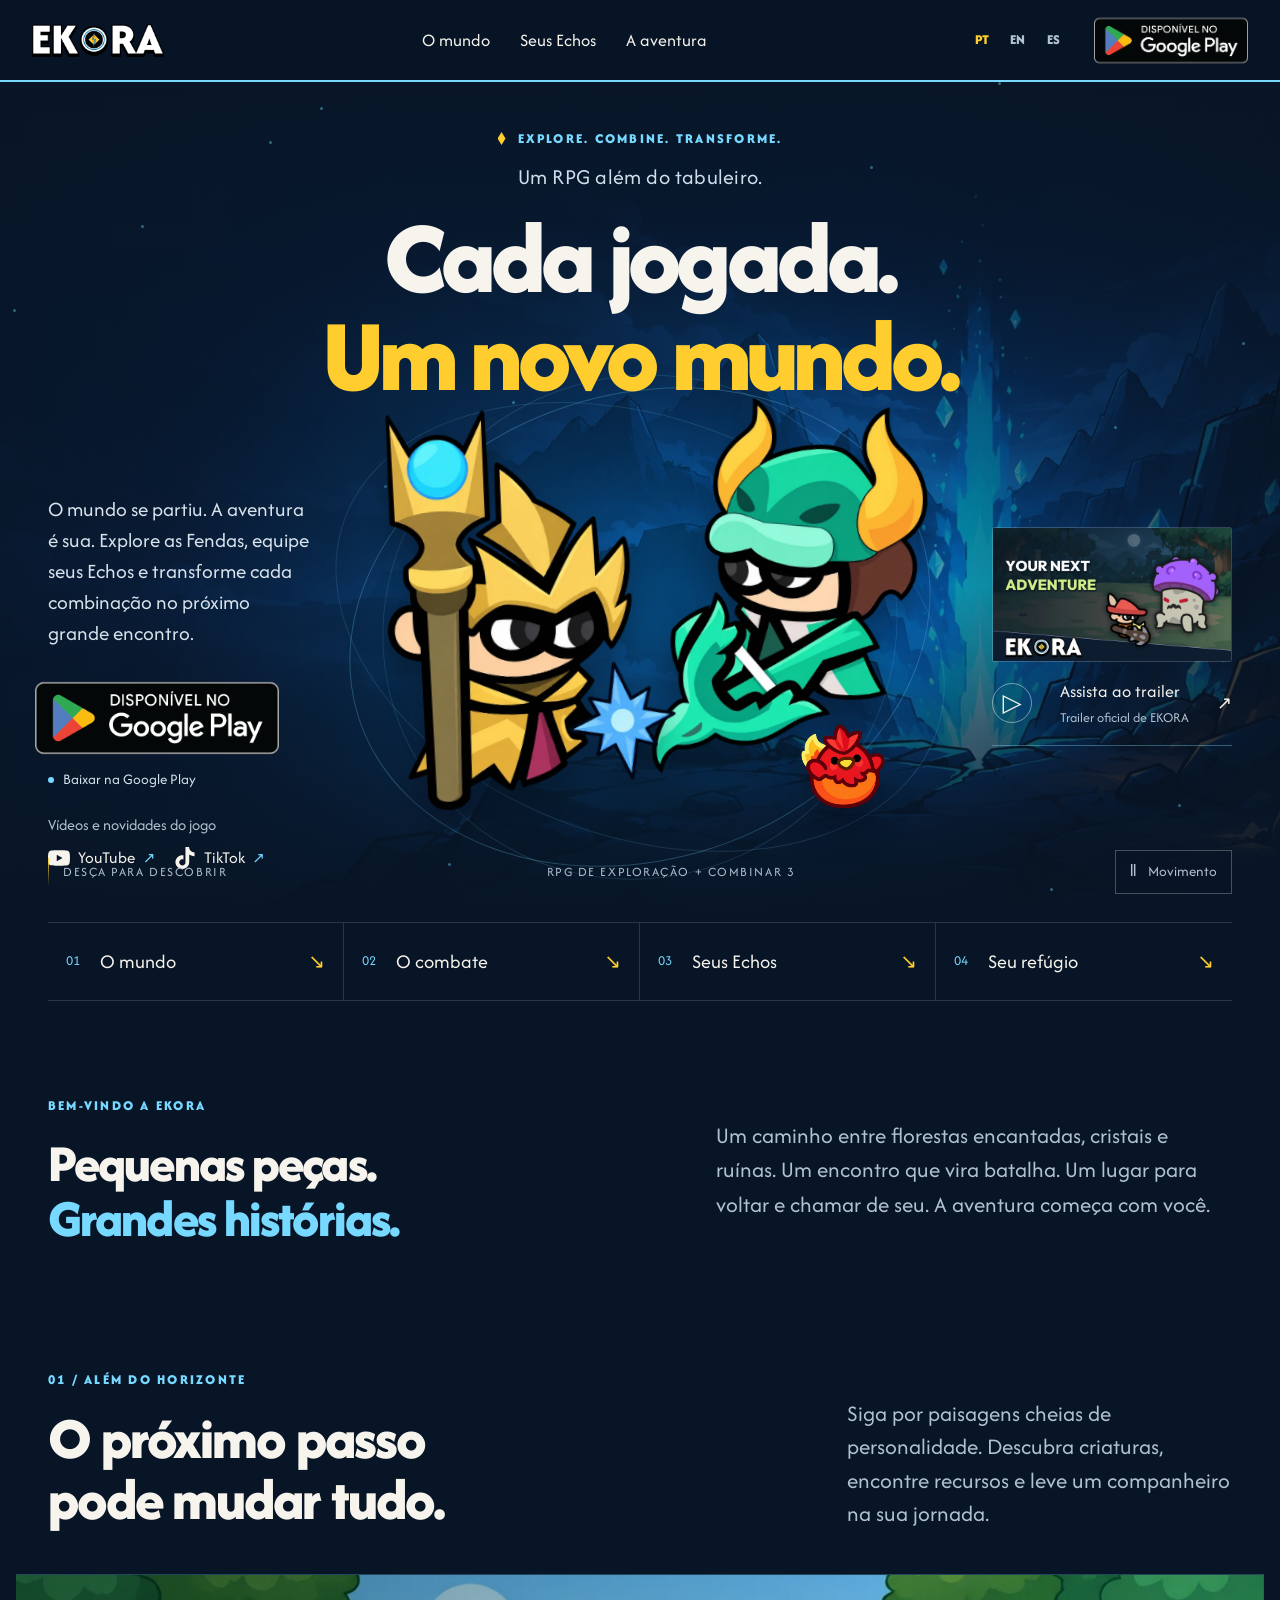
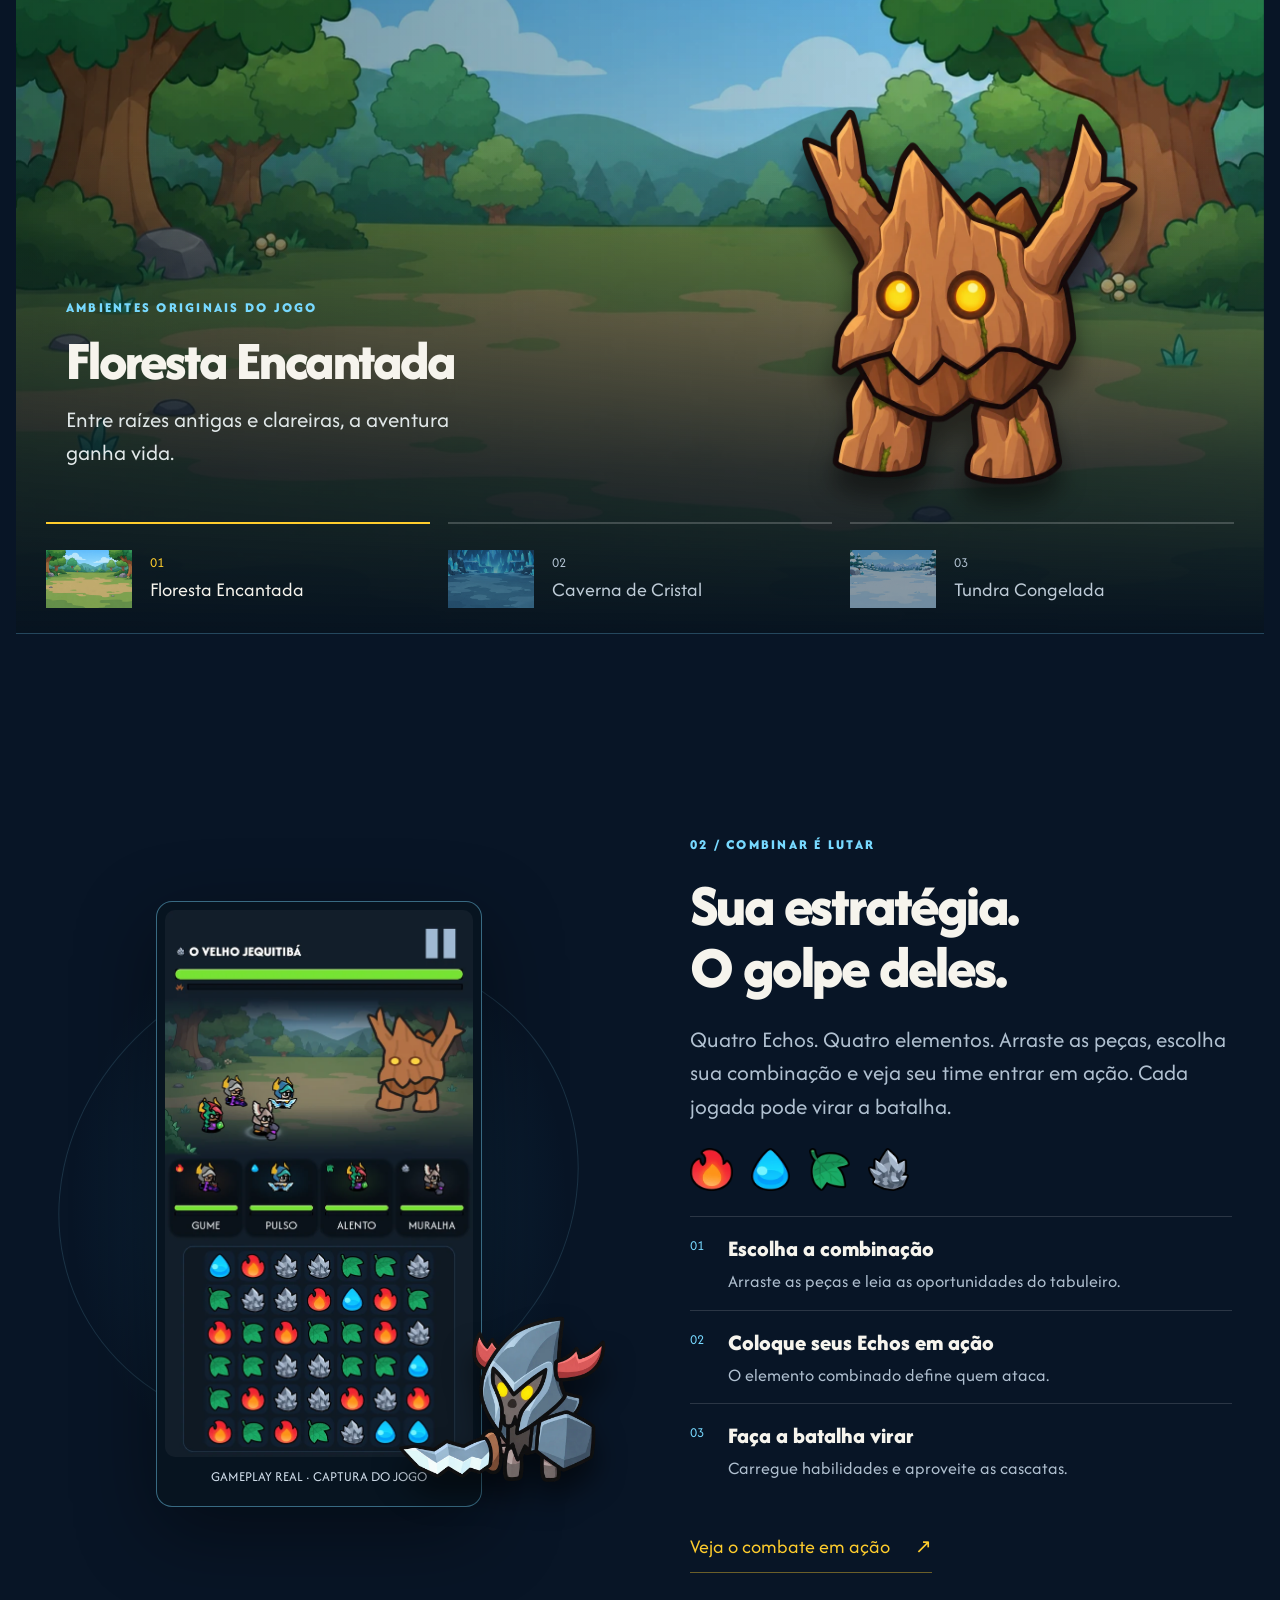
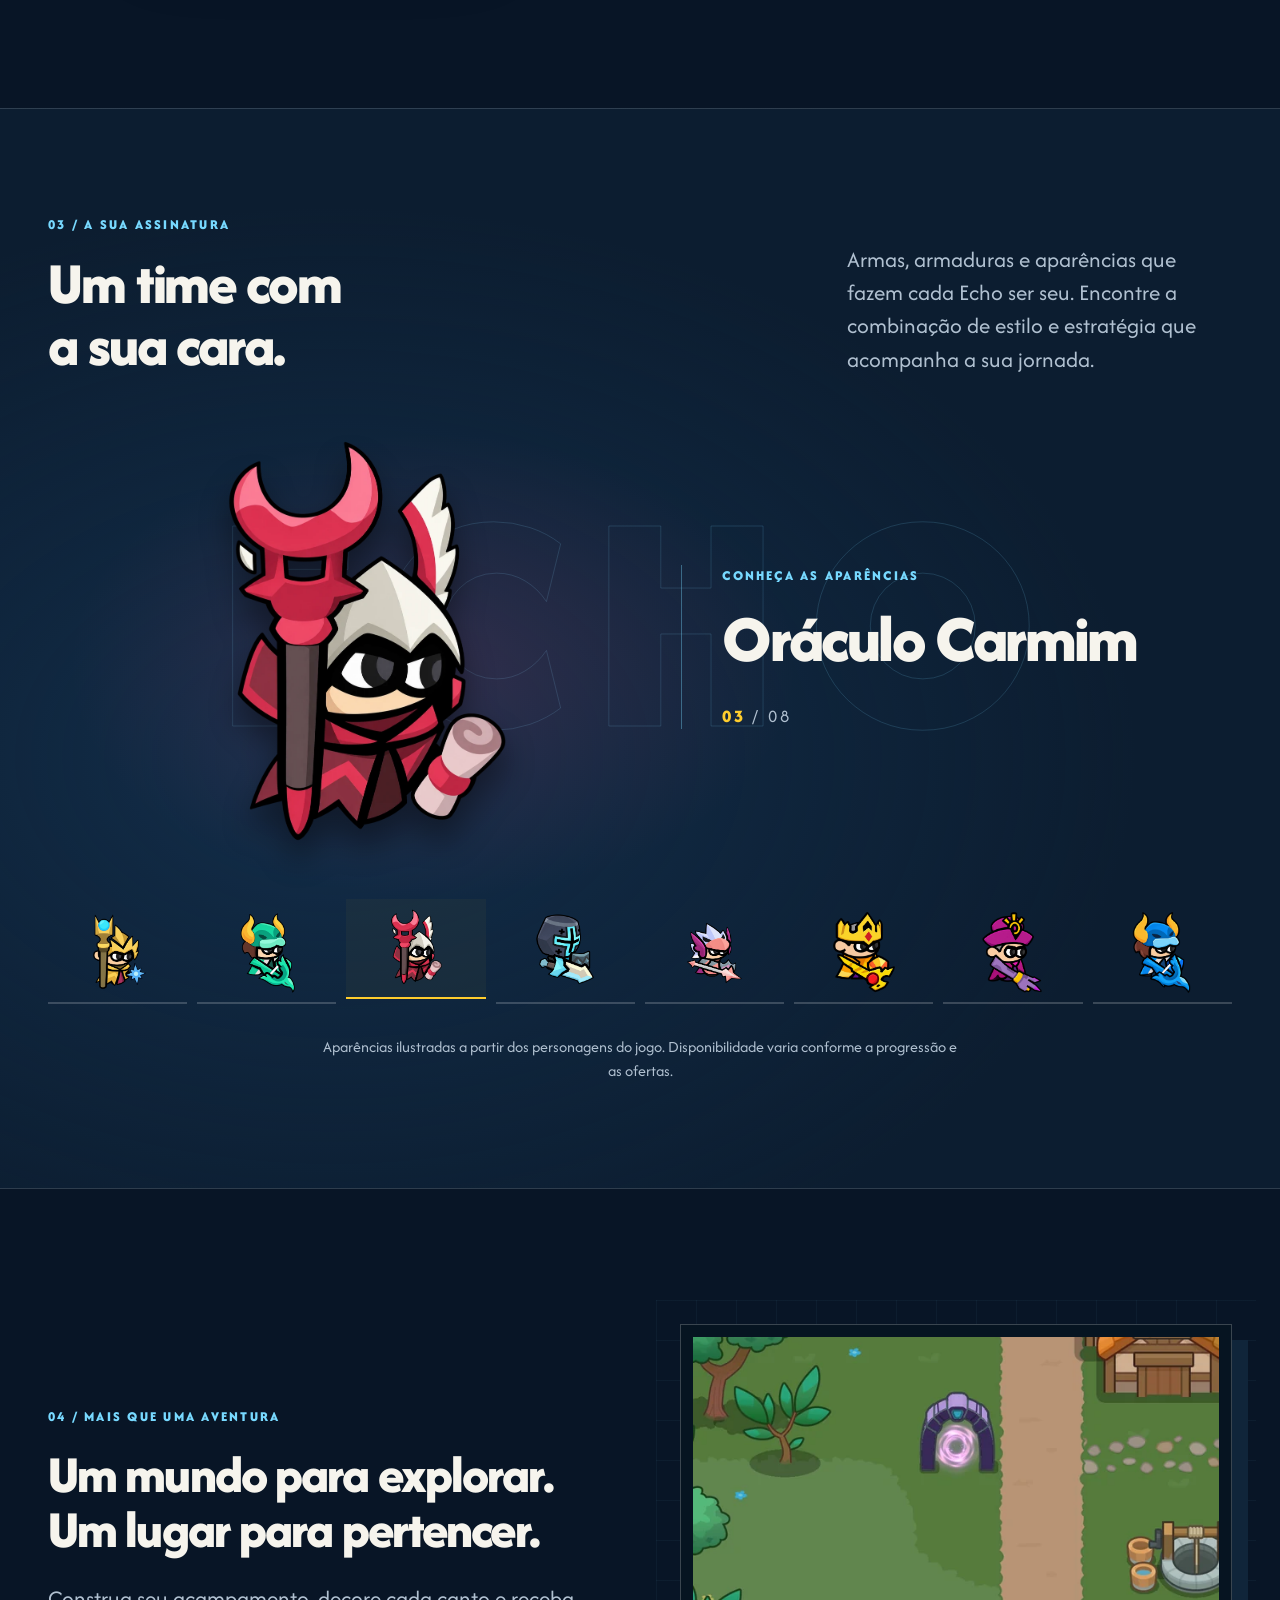
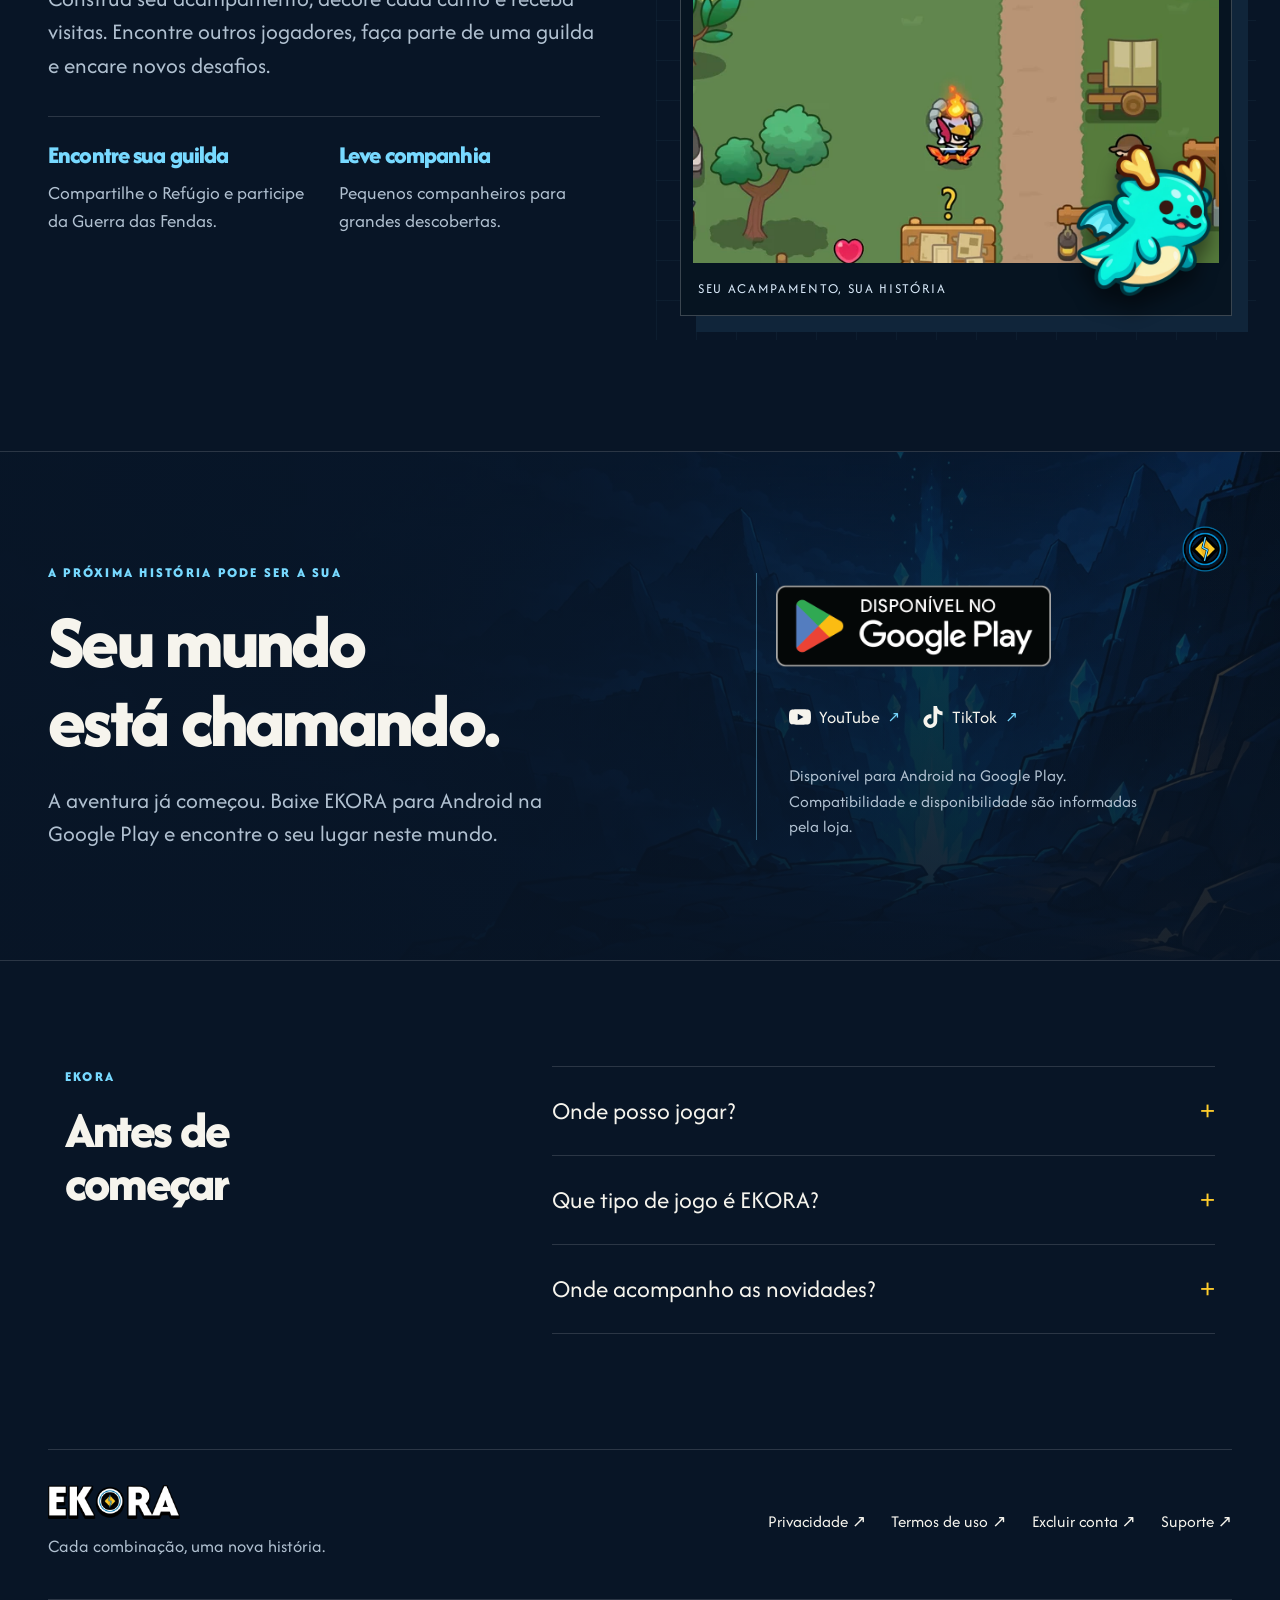
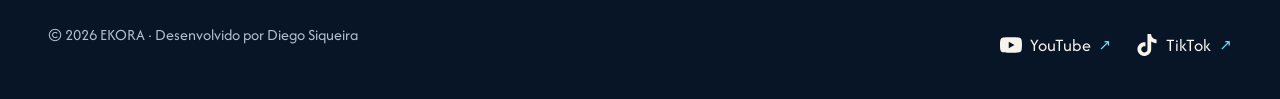
==== index.html @ b1de2f74 "Redesenha a home EKORA e destaca Google Play, YouTube e TikTok" ====
<!doctype html>
<html lang="pt-BR">
<head>
  <meta charset="utf-8"><meta name="viewport" content="width=device-width,initial-scale=1">
  <title>EKORA — Cada jogada. Um novo mundo.</title><meta name="description" content="Explore um mundo de fantasia, lute em um tabuleiro de combinar 3 e personalize seus quatro Echos. EKORA já está disponível para Android na Google Play.">
  <meta name="theme-color" content="#081526"><link rel="canonical" href="https://ekoragame.online/">
  <link rel="alternate" hreflang="pt-BR" href="https://ekoragame.online/index.html"><link rel="alternate" hreflang="en-US" href="https://ekoragame.online/index-en.html"><link rel="alternate" hreflang="es-419" href="https://ekoragame.online/index-es.html">
  <meta property="og:type" content="website"><meta property="og:site_name" content="EKORA">
  <meta property="og:title" content="EKORA — Cada jogada. Um novo mundo."><meta property="og:description" content="Explore um mundo de fantasia, lute em um tabuleiro de combinar 3 e personalize seus quatro Echos. EKORA já está disponível para Android na Google Play.">
  <meta property="og:url" content="https://ekoragame.online/"><meta property="og:image" content="https://ekoragame.online/assets/social.jpg">
  <meta name="twitter:card" content="summary_large_image">
  <link rel="icon" href="assets/favicon.png"><link rel="stylesheet" href="home.css?v=59e39df5c1f4">
  <link rel="preload" as="image" href="assets/rift.webp" fetchpriority="high">
  <script src="home.js?v=954fb52b06a4" defer></script>
</head>
<body>
  <a class="skip" href="#main">Pular para o conteúdo</a>
  <header class="header">
    <a class="brand" href="#" aria-label="EKORA"><img src="assets/logo.webp" width="190" height="61" alt="EKORA"></a>
    <nav class="desktop-nav" aria-label="EKORA"><a href="#world">O mundo</a><a href="#echoes">Seus Echos</a><a href="#adventure">A aventura</a></nav>
    <div class="header-actions"><nav class="languages" aria-label="Language / Idioma"><a href="index.html" hreflang="pt-BR" lang="pt-BR" aria-label="Português" aria-current="page">PT</a><a href="index-en.html" hreflang="en-US" lang="en-US" aria-label="English">EN</a><a href="index-es.html" hreflang="es-419" lang="es-419" aria-label="Español">ES</a></nav><a class="store-badge header-store" href="https://play.google.com/store/apps/details?id=com.ekora.game" target="_blank" rel="noopener noreferrer" aria-label="Baixar na Google Play · Google Play · abre em nova aba"><img src="assets/google-play-pt_BR.png" alt="Baixar na Google Play" width="646" height="250"></a></div>
  </header>
  <main id="main">
    <section class="hero" aria-labelledby="hero-title">
      <img class="hero-backdrop" src="assets/rift.webp" width="2560" height="1440" alt="" fetchpriority="high">
      <div class="hero-mist" aria-hidden="true"></div><div class="motes" aria-hidden="true"><i style="--x:21%;--y:7%;--duration:7s;--delay:-0s"></i><i style="--x:40%;--y:38%;--duration:8s;--delay:-1s"></i><i style="--x:59%;--y:69%;--duration:9s;--delay:-2s"></i><i style="--x:78%;--y:0%;--duration:10s;--delay:-3s"></i><i style="--x:97%;--y:31%;--duration:11s;--delay:-4s"></i><i style="--x:16%;--y:62%;--duration:12s;--delay:-5s"></i><i style="--x:35%;--y:93%;--duration:7s;--delay:-6s"></i><i style="--x:54%;--y:24%;--duration:8s;--delay:-7s"></i><i style="--x:73%;--y:55%;--duration:9s;--delay:-8s"></i><i style="--x:92%;--y:86%;--duration:10s;--delay:-0s"></i><i style="--x:11%;--y:17%;--duration:11s;--delay:-1s"></i><i style="--x:30%;--y:48%;--duration:12s;--delay:-2s"></i><i style="--x:49%;--y:79%;--duration:7s;--delay:-3s"></i><i style="--x:68%;--y:10%;--duration:8s;--delay:-4s"></i><i style="--x:87%;--y:41%;--duration:9s;--delay:-5s"></i><i style="--x:6%;--y:72%;--duration:10s;--delay:-6s"></i><i style="--x:25%;--y:3%;--duration:11s;--delay:-7s"></i><i style="--x:44%;--y:34%;--duration:12s;--delay:-8s"></i><i style="--x:63%;--y:65%;--duration:7s;--delay:-0s"></i><i style="--x:82%;--y:96%;--duration:8s;--delay:-1s"></i><i style="--x:1%;--y:27%;--duration:9s;--delay:-2s"></i><i style="--x:20%;--y:58%;--duration:10s;--delay:-3s"></i></div>
      <div class="hero-heading wrap">
        <p class="eyebrow hero-eyebrow"><span class="tiny-gem" aria-hidden="true"></span> EXPLORE. COMBINE. TRANSFORME.</p>
        <h1 id="hero-title"><span>Um RPG além do tabuleiro.</span>Cada jogada. <em>Um novo mundo.</em></h1>
      </div>
      <div class="hero-content wrap">
        <p class="hero-copy">O mundo se partiu. A aventura é sua. Explore as Fendas, equipe seus Echos e transforme cada combinação no próximo grande encontro.</p>
        <div class="actions"><a class="store-badge hero-store" href="https://play.google.com/store/apps/details?id=com.ekora.game" target="_blank" rel="noopener noreferrer" aria-label="Baixar na Google Play · Google Play · abre em nova aba"><img src="assets/google-play-pt_BR.png" alt="Baixar na Google Play" width="646" height="250"></a></div>
        <p class="hero-status"><span></span>Baixar na Google Play</p>
        <p class="social-label">Vídeos e novidades do jogo</p><nav class="social-links" aria-label="Vídeos e novidades do jogo"><a href="https://www.youtube.com/@PlayEkora" target="_blank" rel="noopener noreferrer" aria-label="Canal oficial no YouTube · abre em nova aba"><svg aria-hidden="true" focusable="false" width="22" height="22" fill="currentColor" role="img" viewBox="0 0 24 24" xmlns="http://www.w3.org/2000/svg"><path d="M23.498 6.186a3.016 3.016 0 0 0-2.122-2.136C19.505 3.545 12 3.545 12 3.545s-7.505 0-9.377.505A3.017 3.017 0 0 0 .502 6.186C0 8.07 0 12 0 12s0 3.93.502 5.814a3.016 3.016 0 0 0 2.122 2.136c1.871.505 9.376.505 9.376.505s7.505 0 9.377-.505a3.015 3.015 0 0 0 2.122-2.136C24 15.93 24 12 24 12s0-3.93-.502-5.814zM9.545 15.568V8.432L15.818 12l-6.273 3.568z"/></svg><span>YouTube</span><span aria-hidden="true">↗</span></a><a href="https://www.tiktok.com/@ekora159" target="_blank" rel="noopener noreferrer" aria-label="Canal oficial no TikTok · abre em nova aba"><svg aria-hidden="true" focusable="false" width="22" height="22" fill="currentColor" role="img" viewBox="0 0 24 24" xmlns="http://www.w3.org/2000/svg"><path d="M12.525.02c1.31-.02 2.61-.01 3.91-.02.08 1.53.63 3.09 1.75 4.17 1.12 1.11 2.7 1.62 4.24 1.79v4.03c-1.44-.05-2.89-.35-4.2-.97-.57-.26-1.1-.59-1.62-.93-.01 2.92.01 5.84-.02 8.75-.08 1.4-.54 2.79-1.35 3.94-1.31 1.92-3.58 3.17-5.91 3.21-1.43.08-2.86-.31-4.08-1.03-2.02-1.19-3.44-3.37-3.65-5.71-.02-.5-.03-1-.01-1.49.18-1.9 1.12-3.72 2.58-4.96 1.66-1.44 3.98-2.13 6.15-1.72.02 1.48-.04 2.96-.04 4.44-.99-.32-2.15-.23-3.02.37-.63.41-1.11 1.04-1.36 1.75-.21.51-.15 1.07-.14 1.61.24 1.64 1.82 3.02 3.5 2.87 1.12-.01 2.19-.66 2.77-1.61.19-.33.4-.67.41-1.06.1-1.79.06-3.57.07-5.36.01-4.03-.01-8.05.02-12.07z"/></svg><span>TikTok</span><span aria-hidden="true">↗</span></a></nav>
      </div>
      <div class="hero-cast" aria-hidden="true">
        <div class="cast-halo"></div>
        <div class="cast cast-back"><img class="cast-art" src="assets/dragao_esmeralda.webp" alt="" width="600" height="800"></div>
        <div class="cast cast-main"><img class="cast-art" src="assets/arcano_solar.webp" alt="" width="600" height="800"></div>
        <div class="cast cast-pet"><img class="cast-art" src="assets/fenix.webp" alt="" width="300" height="350"></div>
      </div>
      <a class="hero-film" href="https://www.youtube.com/watch?v=7BR0zM5kAko" data-trailer><img src="assets/trailer-preview.webp" alt="Capa do trailer de EKORA: aventureiro de chapéu vermelho diante de um monstro roxo na floresta" width="640" height="360"><span class="film-caption"><span class="play-icon" aria-hidden="true">▷</span><span>Assista ao trailer<small>Trailer oficial de EKORA</small></span><span aria-hidden="true">↗</span></span></a>
      <div class="hero-bottom wrap"><a href="#intro"><span class="scroll-line" aria-hidden="true"></span>DESÇA PARA DESCOBRIR</a><span class="genre">RPG DE EXPLORAÇÃO + COMBINAR 3</span><button class="motion-toggle" type="button" aria-pressed="false" aria-label="Pausar movimento" data-pause="Pausar movimento" data-resume="Ativar movimento"><span aria-hidden="true">Ⅱ</span> Movimento</button></div>
    </section>
    <nav class="journey-nav wrap" aria-label="Explore EKORA"><a href="#world"><span>01</span>O mundo<span aria-hidden="true">↘</span></a><a href="#battle"><span>02</span>O combate<span aria-hidden="true">↘</span></a><a href="#echoes"><span>03</span>Seus Echos<span aria-hidden="true">↘</span></a><a href="#adventure"><span>04</span>Seu refúgio<span aria-hidden="true">↘</span></a></nav>
    <section id="intro" class="intro wrap reveal"><div><p class="eyebrow">BEM-VINDO A EKORA</p><h2>Pequenas peças.<br><span>Grandes histórias.</span></h2></div><p>Um caminho entre florestas encantadas, cristais e ruínas. Um encontro que vira batalha. Um lugar para voltar e chamar de seu. A aventura começa com você.</p></section>
    <section id="world" class="world-section section-space">
      <div class="wrap section-heading reveal"><div><p class="eyebrow">01 / ALÉM DO HORIZONTE</p><h2>O próximo passo
pode mudar tudo.</h2></div><p>Siga por paisagens cheias de personalidade. Descubra criaturas, encontre recursos e leve um companheiro na sua jornada.</p></div>
      <div class="world-stage wrap reveal" data-world-stage>
        <div class="world-images"><img src="assets/forest.webp" alt="Floresta Encantada" width="1600" height="900" loading="lazy" data-scene="forest"><img src="assets/crystal.webp" alt="Caverna de Cristal" width="1600" height="900" loading="lazy" data-scene="crystal" hidden><img src="assets/ice.webp" alt="Tundra Congelada" width="1600" height="900" loading="lazy" data-scene="ice" hidden></div>
        <div class="world-shade"></div><img class="world-creature" src="assets/golem_tree.webp" width="480" height="500" alt="" loading="lazy" data-world-creature>
        <div class="world-caption" aria-live="polite"><p class="eyebrow">AMBIENTES ORIGINAIS DO JOGO</p><h3 data-world-title>Floresta Encantada</h3><p data-world-body>Entre raízes antigas e clareiras, a aventura ganha vida.</p></div>
        <div class="world-choices" role="group" aria-label="O mundo"><button type="button" data-world="forest" data-title="Floresta Encantada" data-description="Entre raízes antigas e clareiras, a aventura ganha vida." data-creature="golem_tree" aria-pressed="true"><img src="assets/forest.webp" alt="" width="120" height="80" loading="lazy"><span class="world-choice-copy"><small>01</small>Floresta Encantada</span></button><button type="button" data-world="crystal" data-title="Caverna de Cristal" data-description="A luz vem de dentro. E o desconhecido também." data-creature="spider_frozen" aria-pressed="false"><img src="assets/crystal.webp" alt="" width="120" height="80" loading="lazy"><span class="world-choice-copy"><small>02</small>Caverna de Cristal</span></button><button type="button" data-world="ice" data-title="Tundra Congelada" data-description="Paisagens tranquilas. Encontros nem tanto." data-creature="bear_white" aria-pressed="false"><img src="assets/ice.webp" alt="" width="120" height="80" loading="lazy"><span class="world-choice-copy"><small>03</small>Tundra Congelada</span></button></div>
      </div>
    </section>
    <section class="battle section-space wrap" id="battle">
      <div class="battle-art reveal"><div class="battle-glow"></div><figure class="game-frame"><img src="assets/battle-pt_BR.webp" width="540" height="960" alt="Sua estratégia.
O golpe deles." loading="lazy"><figcaption>GAMEPLAY REAL · CAPTURA DO JOGO</figcaption></figure><img class="battle-boss" src="assets/cavaleiro.webp" width="420" height="550" alt="" loading="lazy"><span class="battle-orbit" aria-hidden="true"></span></div>
      <div class="battle-copy reveal"><p class="eyebrow">02 / COMBINAR É LUTAR</p><h2>Sua estratégia.
O golpe deles.</h2><p>Quatro Echos. Quatro elementos. Arraste as peças, escolha sua combinação e veja seu time entrar em ação. Cada jogada pode virar a batalha.</p><div class="four-elements" aria-hidden="true"><img src="assets/element-0.webp" alt="" width="43" height="43" loading="lazy"><img src="assets/element-1.webp" alt="" width="43" height="43" loading="lazy"><img src="assets/element-2.webp" alt="" width="43" height="43" loading="lazy"><img src="assets/element-3.webp" alt="" width="43" height="43" loading="lazy"></div><ol class="battle-steps"><li><span>Escolha a combinação</span><p>Arraste as peças e leia as oportunidades do tabuleiro.</p></li><li><span>Coloque seus Echos em ação</span><p>O elemento combinado define quem ataca.</p></li><li><span>Faça a batalha virar</span><p>Carregue habilidades e aproveite as cascatas.</p></li></ol><a href="https://www.youtube.com/watch?v=7BR0zM5kAko" class="text-link" data-trailer>Veja o combate em ação <span aria-hidden="true">↗</span></a></div>
    </section>
    <section class="echo-section section-space" id="echoes"><div class="wrap">
      <div class="section-heading reveal"><div><p class="eyebrow">03 / A SUA ASSINATURA</p><h2>Um time com
a sua cara.</h2></div><p>Armas, armaduras e aparências que fazem cada Echo ser seu. Encontre a combinação de estilo e estratégia que acompanha a sua jornada.</p></div>
      <div class="echo-showcase reveal"><div class="echo-aura"></div><div class="echo-ghost" aria-hidden="true">ECHO</div><img id="selected-echo" src="assets/oraculo_carmim.webp" alt="Oráculo Carmim" width="640" height="800" loading="lazy"><div class="echo-info"><p class="eyebrow">CONHEÇA AS APARÊNCIAS</p><h3 id="echo-name" aria-live="polite">Oráculo Carmim</h3><p class="echo-counter"><span id="echo-count">03</span> / 08</p></div><div class="echo-options" role="group" aria-label="CONHEÇA AS APARÊNCIAS"><button type="button" data-skin="arcano_solar" data-name="Arcano Solar" data-number="01" data-color="#ffc943" aria-label="Arcano Solar" aria-pressed="false"><img src="assets/arcano_solar.webp" width="90" height="90" alt="" loading="lazy"></button><button type="button" data-skin="dragao_esmeralda" data-name="Dragão Esmeralda" data-number="02" data-color="#28d5a0" aria-label="Dragão Esmeralda" aria-pressed="false"><img src="assets/dragao_esmeralda.webp" width="90" height="90" alt="" loading="lazy"></button><button type="button" data-skin="oraculo_carmim" data-name="Oráculo Carmim" data-number="03" data-color="#d64676" aria-label="Oráculo Carmim" aria-pressed="true"><img src="assets/oraculo_carmim.webp" width="90" height="90" alt="" loading="lazy"></button><button type="button" data-skin="eclipse_celeste" data-name="Eclipse Celeste" data-number="04" data-color="#64d8f3" aria-label="Eclipse Celeste" aria-pressed="false"><img src="assets/eclipse_celeste.webp" width="90" height="90" alt="" loading="lazy"></button><button type="button" data-skin="fenix_rose" data-name="Fênix Rosé" data-number="05" data-color="#de9cae" aria-label="Fênix Rosé" aria-pressed="false"><img src="assets/fenix_rose.webp" width="90" height="90" alt="" loading="lazy"></button><button type="button" data-skin="trono_de_ouro" data-name="Trono de Ouro" data-number="06" data-color="#ffcd2d" aria-label="Trono de Ouro" aria-pressed="false"><img src="assets/trono_de_ouro.webp" width="90" height="90" alt="" loading="lazy"></button><button type="button" data-skin="ametista" data-name="Ametista" data-number="07" data-color="#be44dc" aria-label="Ametista" aria-pressed="false"><img src="assets/ametista.webp" width="90" height="90" alt="" loading="lazy"></button><button type="button" data-skin="mare_profunda" data-name="Maré Profunda" data-number="08" data-color="#258edb" aria-label="Maré Profunda" aria-pressed="false"><img src="assets/mare_profunda.webp" width="90" height="90" alt="" loading="lazy"></button></div></div><p class="fine-print echo-note">Aparências ilustradas a partir dos personagens do jogo. Disponibilidade varia conforme a progressão e as ofertas.</p>
    </div></section>
    <section class="home-section section-space wrap" id="adventure"><div class="home-copy reveal"><p class="eyebrow">04 / MAIS QUE UMA AVENTURA</p><h2>Um mundo para explorar.
Um lugar para pertencer.</h2><p>Construa seu acampamento, decore cada canto e receba visitas. Encontre outros jogadores, faça parte de uma guilda e encare novos desafios.</p><div class="home-features"><div><h3>Encontre sua guilda</h3><p>Compartilhe o Refúgio e participe da Guerra das Fendas.</p></div><div><h3>Leve companhia</h3><p>Pequenos companheiros para grandes descobertas.</p></div></div></div><figure class="camp-scene reveal"><img src="assets/camp-pt_BR.webp" width="960" height="960" alt="SEU ACAMPAMENTO, SUA HISTÓRIA" loading="lazy"><figcaption>SEU ACAMPAMENTO, SUA HISTÓRIA</figcaption><img class="camp-pet" src="assets/dragao.webp" width="240" height="240" alt="" loading="lazy"></figure></section>
    <section class="join" id="play"><img class="join-backdrop" src="assets/rift.webp" alt="" width="2560" height="1440" loading="lazy"><div class="join-shade"></div><div class="wrap join-content reveal"><img class="join-mark" src="assets/favicon.png" alt="" width="64" height="64" loading="lazy"><div class="join-copy"><p class="eyebrow">A PRÓXIMA HISTÓRIA PODE SER A SUA</p><h2>Seu mundo
está chamando.</h2><p>A aventura já começou. Baixe EKORA para Android na Google Play e encontre o seu lugar neste mundo.</p></div><div class="join-actions"><div class="actions"><a class="store-badge" href="https://play.google.com/store/apps/details?id=com.ekora.game" target="_blank" rel="noopener noreferrer" aria-label="Baixar na Google Play · Google Play · abre em nova aba"><img src="assets/google-play-pt_BR.png" alt="Baixar na Google Play" width="646" height="250" loading="lazy"></a><nav class="social-links join-social" aria-label="Vídeos e novidades do jogo"><a href="https://www.youtube.com/@PlayEkora" target="_blank" rel="noopener noreferrer"><svg aria-hidden="true" focusable="false" width="22" height="22" fill="currentColor" role="img" viewBox="0 0 24 24" xmlns="http://www.w3.org/2000/svg"><path d="M23.498 6.186a3.016 3.016 0 0 0-2.122-2.136C19.505 3.545 12 3.545 12 3.545s-7.505 0-9.377.505A3.017 3.017 0 0 0 .502 6.186C0 8.07 0 12 0 12s0 3.93.502 5.814a3.016 3.016 0 0 0 2.122 2.136c1.871.505 9.376.505 9.376.505s7.505 0 9.377-.505a3.015 3.015 0 0 0 2.122-2.136C24 15.93 24 12 24 12s0-3.93-.502-5.814zM9.545 15.568V8.432L15.818 12l-6.273 3.568z"/></svg><span>YouTube</span><span aria-hidden="true">↗</span></a><a href="https://www.tiktok.com/@ekora159" target="_blank" rel="noopener noreferrer"><svg aria-hidden="true" focusable="false" width="22" height="22" fill="currentColor" role="img" viewBox="0 0 24 24" xmlns="http://www.w3.org/2000/svg"><path d="M12.525.02c1.31-.02 2.61-.01 3.91-.02.08 1.53.63 3.09 1.75 4.17 1.12 1.11 2.7 1.62 4.24 1.79v4.03c-1.44-.05-2.89-.35-4.2-.97-.57-.26-1.1-.59-1.62-.93-.01 2.92.01 5.84-.02 8.75-.08 1.4-.54 2.79-1.35 3.94-1.31 1.92-3.58 3.17-5.91 3.21-1.43.08-2.86-.31-4.08-1.03-2.02-1.19-3.44-3.37-3.65-5.71-.02-.5-.03-1-.01-1.49.18-1.9 1.12-3.72 2.58-4.96 1.66-1.44 3.98-2.13 6.15-1.72.02 1.48-.04 2.96-.04 4.44-.99-.32-2.15-.23-3.02.37-.63.41-1.11 1.04-1.36 1.75-.21.51-.15 1.07-.14 1.61.24 1.64 1.82 3.02 3.5 2.87 1.12-.01 2.19-.66 2.77-1.61.19-.33.4-.67.41-1.06.1-1.79.06-3.57.07-5.36.01-4.03-.01-8.05.02-12.07z"/></svg><span>TikTok</span><span aria-hidden="true">↗</span></a></nav></div><p class="fine-print availability">Disponível para Android na Google Play. Compatibilidade e disponibilidade são informadas pela loja.</p></div></div></section>
    <section class="faq wrap section-space reveal"><p class="eyebrow">EKORA</p><h2>Antes de começar</h2><details><summary>Onde posso jogar?</summary><p>EKORA está disponível para Android na Google Play. Abra a loja para conferir a compatibilidade com seu aparelho e a disponibilidade na sua região. Este site pode ser acessado pelo celular e pelo computador.</p></details><details><summary>Que tipo de jogo é EKORA?</summary><p>Um RPG que combina exploração, batalhas táticas de combinar 3, personalização de Echos, companheiros e um acampamento próprio, além de encontros online e guildas.</p></details><details><summary>Onde acompanho as novidades?</summary><p>No YouTube @PlayEkora e no TikTok @ekora159. Veja trailers, cenas do jogo e novidades da aventura pelos links oficiais desta página.</p></details></section>
  </main>
  <footer class="footer wrap"><div class="footer-top"><div><a class="brand" href="#"><img src="assets/logo.webp" alt="EKORA" width="190" height="61" loading="lazy"></a><p>Cada combinação, uma nova história.</p></div><nav aria-label="Suporte"><a href="privacidade.html#pt-BR" target="_blank" rel="noopener">Privacidade ↗</a><a href="termos.html#pt-BR" target="_blank" rel="noopener">Termos de uso ↗</a><a href="excluir-conta.html#pt-BR" target="_blank" rel="noopener">Excluir conta ↗</a><a href="mailto:support.ekora@gmail.com">Suporte ↗</a></nav></div><div class="footer-bottom"><span>© 2026 EKORA · Desenvolvido por Diego Siqueira</span><nav class="social-links" aria-label="Vídeos e novidades do jogo"><a href="https://www.youtube.com/@PlayEkora" target="_blank" rel="noopener noreferrer" aria-label="Canal oficial no YouTube · abre em nova aba"><svg aria-hidden="true" focusable="false" width="22" height="22" fill="currentColor" role="img" viewBox="0 0 24 24" xmlns="http://www.w3.org/2000/svg"><path d="M23.498 6.186a3.016 3.016 0 0 0-2.122-2.136C19.505 3.545 12 3.545 12 3.545s-7.505 0-9.377.505A3.017 3.017 0 0 0 .502 6.186C0 8.07 0 12 0 12s0 3.93.502 5.814a3.016 3.016 0 0 0 2.122 2.136c1.871.505 9.376.505 9.376.505s7.505 0 9.377-.505a3.015 3.015 0 0 0 2.122-2.136C24 15.93 24 12 24 12s0-3.93-.502-5.814zM9.545 15.568V8.432L15.818 12l-6.273 3.568z"/></svg><span>YouTube</span><span aria-hidden="true">↗</span></a><a href="https://www.tiktok.com/@ekora159" target="_blank" rel="noopener noreferrer" aria-label="Canal oficial no TikTok · abre em nova aba"><svg aria-hidden="true" focusable="false" width="22" height="22" fill="currentColor" role="img" viewBox="0 0 24 24" xmlns="http://www.w3.org/2000/svg"><path d="M12.525.02c1.31-.02 2.61-.01 3.91-.02.08 1.53.63 3.09 1.75 4.17 1.12 1.11 2.7 1.62 4.24 1.79v4.03c-1.44-.05-2.89-.35-4.2-.97-.57-.26-1.1-.59-1.62-.93-.01 2.92.01 5.84-.02 8.75-.08 1.4-.54 2.79-1.35 3.94-1.31 1.92-3.58 3.17-5.91 3.21-1.43.08-2.86-.31-4.08-1.03-2.02-1.19-3.44-3.37-3.65-5.71-.02-.5-.03-1-.01-1.49.18-1.9 1.12-3.72 2.58-4.96 1.66-1.44 3.98-2.13 6.15-1.72.02 1.48-.04 2.96-.04 4.44-.99-.32-2.15-.23-3.02.37-.63.41-1.11 1.04-1.36 1.75-.21.51-.15 1.07-.14 1.61.24 1.64 1.82 3.02 3.5 2.87 1.12-.01 2.19-.66 2.77-1.61.19-.33.4-.67.41-1.06.1-1.79.06-3.57.07-5.36.01-4.03-.01-8.05.02-12.07z"/></svg><span>TikTok</span><span aria-hidden="true">↗</span></a></nav></div></footer>
  <dialog class="trailer-dialog" aria-labelledby="video-heading" data-video="7BR0zM5kAko"><div class="dialog-header"><h2 id="video-heading">Trailer oficial de EKORA</h2><button class="dialog-close" aria-label="Fechar" type="button">×</button></div><div class="video-container"><div class="video-consent"><img class="video-poster" src="assets/trailer-official.jpg" alt="Capa do trailer de EKORA: aventureiro de chapéu vermelho diante de um monstro roxo na floresta" width="1920" height="1080" loading="lazy"><div class="video-consent-actions"><p>O vídeo só é carregado após sua escolha. Ao reproduzir, você se conecta ao YouTube.</p><button class="button" data-load-video type="button">Reproduzir trailer</button></div></div></div><a class="text-link" href="https://www.youtube.com/watch?v=7BR0zM5kAko" target="_blank" rel="noopener noreferrer">Abrir no YouTube ↗</a></dialog>
</body></html>
---- home.css ----
/* EKORA · Atlas de uma aventura. Fontes, artes e paleta locais. */
@font-face{font-family:Afacad;src:url('assets/afacad-regular.woff') format('woff');font-weight:400;font-display:swap}@font-face{font-family:Afacad;src:url('assets/afacad-bold.woff') format('woff');font-weight:700 900;font-display:swap}
:root{color-scheme:dark;--bg:#081526;--surface:#10253a;--text:#f6f4ed;--muted:#b1c1d1;--cyan:#77d9ff;--gold:#ffcd2d;--line:#ffffff24;--max:1280px}*{box-sizing:border-box}html{scroll-behavior:smooth;scroll-padding-top:102px}body{margin:0;background:var(--bg);color:var(--text);font:400 21px/1.45 Afacad,system-ui,sans-serif}a{color:inherit;text-decoration:none}button{font:inherit;color:inherit;cursor:pointer}button,a{-webkit-tap-highlight-color:transparent}button:focus-visible,a:focus-visible,summary:focus-visible{outline:3px solid var(--gold);outline-offset:5px}img{display:block;max-width:100%;height:auto}h1,h2,h3,p,figure{margin:0}h1,h2,h3{font-weight:800;line-height:1.02;letter-spacing:-.035em}h2{font-size:clamp(44px,4.7vw,72px);white-space:pre-line;text-wrap:balance}p{color:var(--muted);text-wrap:pretty}.wrap{width:min(calc(100% - 96px),var(--max));margin-inline:auto}.eyebrow{font-size:14px;letter-spacing:.16em;font-weight:700;color:var(--cyan);line-height:1.5}.section-space{padding-block:105px}.skip{position:fixed;top:-100px;left:20px;background:var(--gold);color:var(--bg);z-index:100;padding:15px}.skip:focus{top:12px}
.header{display:flex;align-items:center;justify-content:space-between;gap:24px;position:sticky;z-index:20;top:0;min-height:82px;padding:10px max(32px,calc((100% - 1344px)/2));border-bottom:1px solid var(--line);background:#081526f5;backdrop-filter:blur(16px)}.brand img{width:132px;height:auto}.desktop-nav{display:flex;gap:30px;font-size:18px}.desktop-nav a{padding-block:12px}.desktop-nav a:hover,.footer a:hover{color:var(--gold)}.header-actions{display:flex;gap:22px;align-items:center}.languages{display:flex;font-size:14px;font-weight:700;letter-spacing:.03em}.languages a{display:grid;place-items:center;width:36px;min-height:44px;color:var(--muted)}.languages a[aria-current]{color:var(--gold)}.store-badge{display:inline-block;flex-shrink:0;line-height:0;border-radius:6px;transition:transform .2s}.store-badge img{width:228px;height:auto}.store-badge:hover{transform:translateY(-3px)}.header-store img{width:154px}.store-badge:focus-visible{outline-offset:-3px}.button{display:inline-flex;align-items:center;justify-content:center;gap:20px;min-height:54px;padding:14px 24px;background:var(--gold);border:1px solid var(--gold);border-radius:4px;color:#122033;font-size:19px;font-weight:800;line-height:1.2;transition:background .2s,transform .2s}.button:hover{background:#ffdf74;transform:translateY(-2px)}.actions{display:flex;align-items:center;flex-wrap:wrap;gap:22px}
.hero{position:relative;isolation:isolate;overflow:hidden;min-height:840px;height:calc(100svh - 82px);max-height:1000px;background:#091b30}.hero-backdrop{position:absolute;inset:0;width:100%;height:100%;object-fit:cover;object-position:50% 62%;z-index:-4;opacity:.66;animation:landscape-drift 24s ease-in-out infinite;transform-origin:50% 70%}.hero:after{content:'';position:absolute;inset:0;z-index:-2;background:linear-gradient(180deg,#081526ed 0%,#0815265e 29%,transparent 60%,#081526 100%),linear-gradient(90deg,#081526b3,transparent 30%,transparent 70%,#081526b3)}.hero-mist{position:absolute;inset:0;z-index:-3;background:radial-gradient(ellipse at 50% 65%,#039aff40,transparent 55%);animation:breathe 9s ease-in-out infinite;pointer-events:none}.hero-heading{position:relative;z-index:4;text-align:center;padding-top:46px;pointer-events:none}.hero-eyebrow{display:flex;justify-content:center;align-items:center;gap:12px;margin-bottom:18px}.tiny-gem{width:8px;height:13px;background:var(--gold);clip-path:polygon(50% 0,100% 50%,50% 100%,0 50%)}h1{font-size:clamp(76px,8.2vw,128px);line-height:.94;letter-spacing:-.045em}h1>span{display:block;font-size:22px;font-weight:400;letter-spacing:.01em;color:#cfdeeb;margin-bottom:20px}h1 em{display:block;font-style:normal;color:var(--gold)}.hero-content{position:absolute;left:max(48px,calc((100% - 1280px)/2));top:49%;z-index:5;width:265px;margin:0;pointer-events:none}.hero-content a{pointer-events:auto}.hero-copy{font-size:21px;color:#d8e3ec;line-height:1.48}.hero-store{margin-left:-13px;margin-top:22px}.hero-store img{width:244px}.hero-status{display:flex;gap:9px;align-items:center;font-size:15px;margin-top:4px;color:#d1e3ee}.hero-status>span{width:6px;height:6px;border-radius:50%;background:var(--cyan)}
.hero-cast{position:absolute;left:50%;bottom:88px;transform:translateX(-50%);width:630px;height:440px;z-index:2;pointer-events:none}.cast{position:absolute;filter:drop-shadow(0 24px 15px #030a1555);transform:translate3d(var(--mx,0px),var(--my,0px),0) rotate(var(--rest-angle,0deg))}.cast.is-reacting{will-change:transform}.cast-main{height:100%;width:56%;bottom:0;left:3%;z-index:2;--rest-angle:-3deg}.cast-back{height:89%;width:51%;right:0;top:0;--rest-angle:3deg}.cast-pet{width:19%;height:25%;bottom:0;right:7%}.cast-art{width:100%;height:100%;object-fit:contain;transform-origin:50% 72%}.cast-main .cast-art{animation:hero-main-idle 7s ease-in-out infinite}.cast-back .cast-art{scale:-1 1;animation:hero-back-idle 9s ease-in-out infinite;animation-delay:-3s}.cast-pet .cast-art{animation:hero-pet-idle 6s ease-in-out infinite;animation-delay:-1s}.cast-halo{position:absolute;inset:0 3% -6%;border:1px solid #77d9ff40;border-radius:50%;background:radial-gradient(ellipse,#0097ed22,transparent 65%);animation:portal-light 8s ease-in-out infinite;transform:rotate(-18deg)}.cast-halo:before,.cast-halo:after{content:'';position:absolute;inset:22px -20px;border:1px solid #77d9ff24;border-radius:50%;transform:rotate(38deg)}.cast-halo:after{inset:-18px 35px;transform:rotate(-12deg)}
.hero-film{position:absolute;right:max(48px,calc((100% - 1280px)/2));top:53%;z-index:5;width:240px;border-bottom:1px solid #77d9ff60;padding-bottom:16px}.hero-film>img{width:100%;aspect-ratio:16/9;object-fit:cover;border:1px solid #ffffff30;border-radius:2px;transition:filter .25s}.hero-film:hover>img{filter:brightness(1.15)}.film-caption{display:flex;align-items:center;justify-content:space-between;gap:12px;margin-top:16px;font-size:18px}.film-caption small{display:block;color:var(--muted);font-size:14px;margin-top:4px}.play-icon{display:inline-grid;place-items:center;width:40px;height:40px;border:1px solid #ffffff70;border-radius:50%;font-size:25px;flex-shrink:0}.hero-bottom{position:absolute;bottom:28px;left:0;right:0;display:flex;align-items:center;justify-content:space-between;gap:20px;z-index:6;font-size:13px;letter-spacing:.12em;color:#b1c1d1}.hero-bottom>a{display:flex;align-items:center;gap:14px;min-height:44px}.scroll-line{height:28px;width:1px;background:linear-gradient(var(--gold),transparent)}.motion-toggle{background:#08152680;border:1px solid #ffffff40;font-size:15px;padding:10px 14px;min-height:44px}.motion-toggle>span{padding-right:8px}.motes{position:absolute;inset:0;z-index:0;pointer-events:none}.motes i{position:absolute;left:var(--x);top:var(--y);width:3px;height:3px;border-radius:50%;background:var(--cyan);opacity:.4;animation:mote var(--duration) ease-in-out infinite;animation-delay:var(--delay)}
.journey-nav{display:grid;grid-template-columns:repeat(4,1fr);border-block:1px solid var(--line)}.journey-nav a{display:flex;align-items:center;gap:20px;padding:24px 18px;font-size:20px;border-right:1px solid var(--line)}.journey-nav a:last-child{border:0}.journey-nav a>span:first-child{font-size:14px;color:var(--cyan)}.journey-nav a>span:last-child{margin-left:auto;color:var(--gold)}.journey-nav a:hover{background:#77d9ff0b;color:var(--cyan)}.intro{display:grid;grid-template-columns:1.1fr 1fr;align-items:center;gap:100px;padding-block:94px 18px}.intro h2{font-size:clamp(40px,4.2vw,62px);margin-top:20px}.intro h2>span{color:var(--cyan)}.intro>p{max-width:530px;font-size:23px;line-height:1.5}.section-heading{display:flex;justify-content:space-between;align-items:end;gap:75px;margin-bottom:44px}.section-heading h2{margin-top:18px}.section-heading>p{max-width:385px;font-size:23px}
.world-section{position:relative}.world-stage{height:660px;position:relative;isolation:isolate;overflow:hidden;width:min(calc(100% - 32px),1536px);border-block:1px solid #77d9ff40}.world-images,.world-images img,.world-shade{position:absolute;inset:0;width:100%;height:100%}.world-images img{object-fit:cover;object-position:center 44%;animation:scene-in .65s both}.world-images [hidden]{display:none}.world-shade{background:linear-gradient(0deg,#071320 0%,#071320c4 25%,transparent 75%),linear-gradient(90deg,#03100a70,transparent);z-index:1}.world-caption{position:absolute;bottom:164px;left:max(50px,calc((100% - 1280px)/2));z-index:3;max-width:56%}.world-caption h3{font-size:56px;margin:14px 0}.world-caption>p:last-child{color:#e1e8e9;font-size:23px;max-width:460px}.world-creature{position:absolute;right:10%;bottom:120px;width:29%;height:65%;object-fit:contain;z-index:2;filter:drop-shadow(0 20px 12px #0007);animation:float 9s ease-in-out infinite}.world-choices{position:absolute;bottom:0;left:max(30px,calc((100% - 1280px)/2));right:max(30px,calc((100% - 1280px)/2));display:flex;z-index:4;gap:18px}.world-choices button{display:flex;align-items:center;gap:18px;flex:1;min-width:0;min-height:111px;border:0;border-top:2px solid #ffffff30;background:none;color:#becbd7;padding:18px 0;text-align:left;font-size:20px;line-height:1.2}.world-choices button>img{width:86px;height:58px;object-fit:cover;opacity:.6}.world-choice-copy small{display:block;font-size:14px;color:var(--muted);margin-bottom:6px}.world-choices button[aria-pressed=true]{border-color:var(--gold);color:var(--text)}.world-choices button[aria-pressed=true] img{opacity:1}.world-choices button[aria-pressed=true] small{color:var(--gold)}
.battle{display:grid;grid-template-columns:1fr 1fr;gap:100px;align-items:center;padding-block:95px 135px}.battle-art{position:relative;min-height:650px;display:flex;justify-content:center;isolation:isolate}.game-frame{position:relative;width:326px;border:1px solid #77d9ff70;border-radius:16px;background:#071420;box-shadow:0 25px 80px #0006;overflow:hidden;z-index:2;align-self:center;padding:8px}.game-frame>img{width:100%;border-radius:10px}.game-frame figcaption{font-size:14px;text-align:center;padding:12px 6px;color:#d1deeb;line-height:1.2}.battle-glow{position:absolute;inset:0;background:radial-gradient(ellipse,#278dc139,transparent 65%);z-index:-1}.battle-boss{position:absolute;bottom:2%;right:-3%;width:40%;z-index:3;filter:drop-shadow(0 18px 14px #0008)}.battle-orbit{position:absolute;left:1%;right:1%;top:12%;height:72%;border:1px solid #44728b50;border-radius:50%;transform:rotate(-25deg);z-index:-1}.battle-copy h2{margin:20px 0 25px}.battle-copy>p:not(.eyebrow){font-size:23px}.four-elements{display:flex;gap:16px;margin:25px 0}.four-elements img{width:43px;height:43px;object-fit:contain}.battle-steps{list-style:none;padding:0;margin:25px 0;counter-reset:steps}.battle-steps li{position:relative;border-top:1px solid var(--line);padding:15px 0 15px 38px;counter-increment:steps}.battle-steps li:before{content:'0' counter(steps);position:absolute;left:0;top:19px;color:var(--cyan);font-size:14px}.battle-steps li>span{font-weight:700;font-size:23px}.battle-steps p{font-size:18px;margin-top:3px}.text-link{display:inline-flex;align-items:center;gap:25px;color:var(--gold);border-bottom:1px solid #ffcd2d66;padding-block:11px;font-size:20px;min-height:44px}
.echo-section{background:radial-gradient(ellipse at 26% 60%,#16385a99,transparent 60%),#0c1d30;border-block:1px solid var(--line);overflow:hidden}.echo-showcase{min-height:615px;position:relative;display:grid;grid-template-columns:1.15fr 1fr;align-items:center;isolation:isolate}.echo-ghost{position:absolute;top:40px;left:0;right:0;text-align:center;font-size:clamp(150px,25vw,360px);line-height:1;font-weight:800;letter-spacing:.08em;color:transparent;-webkit-text-stroke:1px #77d9ff28;z-index:-2}.echo-aura{position:absolute;inset:0 35% 20% 0;background:radial-gradient(ellipse,#d6467629,transparent 67%);z-index:-1;transition:background .5s}#selected-echo{width:100%;height:440px;object-fit:contain;filter:drop-shadow(0 20px 15px #0006);animation:float 8s ease-in-out infinite}.echo-info{padding-left:40px;border-left:1px solid #77d9ff60}.echo-info h3{font-size:68px;max-width:470px;margin:18px 0 30px;text-wrap:balance}.echo-counter{font-size:18px;letter-spacing:.15em}.echo-counter span{color:var(--gold);font-weight:700}.echo-options{grid-column:1/-1;display:grid;grid-template-columns:repeat(8,1fr);gap:10px;padding:24px 0}.echo-options button{position:relative;border:0;border-bottom:2px solid #ffffff30;background:transparent;width:100%;height:100px;padding:8px 12px;transition:border-color .2s,background .2s,transform .2s}.echo-options img{width:100%;height:100%;object-fit:contain}.echo-options button[aria-pressed=true]{border-color:var(--gold);background:#ffcd2d0a;transform:translateY(-5px)}.echo-options button:hover{border-color:var(--cyan)}.fine-print{font-size:16px;line-height:1.5}.echo-note{max-width:690px;margin:auto;text-align:center}
.home-section{display:grid;grid-template-columns:1fr 1fr;gap:80px;align-items:center;padding-block:135px}.home-copy h2{font-size:clamp(46px,4.2vw,62px);margin:20px 0 25px}.home-copy>p:not(.eyebrow){font-size:23px}.home-features{margin-top:34px;display:grid;grid-template-columns:1fr 1fr;gap:30px;padding-top:25px;border-top:1px solid var(--line)}.home-features h3{font-size:25px;margin-bottom:12px;color:var(--cyan)}.home-features p{font-size:19px}.camp-scene{position:relative;border:1px solid #ffffff35;background:#061421;padding:12px;box-shadow:16px 16px 0 #10253a}.camp-scene:before{content:'';position:absolute;inset:-25px;z-index:-1;background:linear-gradient(90deg,#77d9ff0b 1px,transparent 1px),linear-gradient(#77d9ff0b 1px,transparent 1px);background-size:40px 40px}.camp-scene>img:first-child{width:100%;aspect-ratio:1;object-fit:cover;object-position:center 27%}.camp-scene figcaption{padding:16px 5px 4px;font-size:14px;letter-spacing:.12em;color:#d9eafa}.camp-scene .camp-pet{position:absolute;width:32%;right:0;bottom:0;filter:drop-shadow(0 14px 10px #0007)}
.join{position:relative;isolation:isolate;overflow:hidden;min-height:510px;display:flex;align-items:center;border-block:1px solid var(--line)}.join-backdrop,.join-shade{position:absolute;inset:0;width:100%;height:100%;z-index:-2;object-fit:cover}.join-backdrop{object-position:center 75%;opacity:.38}.join-shade{z-index:-1;background:linear-gradient(90deg,#081526e6,#08152640),linear-gradient(0deg,#081526bb,transparent)}.join-content{display:grid;grid-template-columns:1.35fr 1fr;gap:65px;align-items:center;padding-block:90px;position:relative}.join-mark{position:absolute;top:50px;right:0;width:54px}.join h2{font-size:clamp(60px,6vw,88px);margin:20px 0 24px}.join-copy>p:not(.eyebrow){max-width:530px;font-size:23px}.join-actions{padding-left:32px;border-left:1px solid #77d9ff60}.join .actions{align-items:start;flex-direction:column;gap:16px}.join .store-badge{margin-left:-13px}.join .store-badge img{width:275px}.availability{font-size:17px;margin-top:24px;max-width:385px}
.faq{display:grid;grid-template-columns:.9fr 1.5fr;column-gap:90px;max-width:1150px}.faq>.eyebrow{grid-column:1}.faq h2{grid-column:1;grid-row:2/5;font-size:52px;margin-top:16px;max-width:240px}.faq details{grid-column:2;border-top:1px solid var(--line);padding:22px 0}.faq details:first-of-type{grid-row:1/3}.faq details:last-child{border-bottom:1px solid var(--line)}.faq summary{cursor:pointer;font-size:25px;list-style:none;display:flex;justify-content:space-between;align-items:center;gap:25px;min-height:44px}.faq summary::-webkit-details-marker{display:none}.faq summary:after{content:'+';color:var(--gold);font-size:29px;font-weight:400}.faq details[open] summary:after{content:'−'}.faq details p{padding-top:16px;font-size:21px}.footer{padding-top:10px}.footer-top,.footer-bottom{display:flex;justify-content:space-between;gap:40px}.footer-top{padding:35px 0 40px;border-top:1px solid var(--line);align-items:center}.footer-top p{font-size:18px;margin-top:14px}.footer nav{display:flex;gap:25px;font-size:17px}.footer nav a{min-height:44px;display:flex;align-items:center}.footer-bottom{border-top:1px solid var(--line);padding:23px 0 32px;font-size:16px;color:#b1c1d1}
.trailer-dialog{width:min(100% - 32px,1000px);background:#10253a;border:1px solid #ffffff30;border-radius:8px;padding:24px;color:var(--text);max-height:90svh}.trailer-dialog::backdrop{background:#000d;backdrop-filter:blur(8px)}.dialog-header{display:flex;align-items:center;justify-content:space-between;margin-bottom:20px;gap:20px}.dialog-header h2{font-size:28px}.dialog-close{background:none;border:1px solid #ffffff40;width:44px;height:44px;font-size:30px;border-radius:50%;flex-shrink:0}.video-container{background:#071321}.video-consent{display:grid;grid-template-columns:1fr}.video-poster{width:100%;aspect-ratio:16/9;object-fit:cover}.video-consent-actions{display:flex;align-items:center;justify-content:space-between;gap:24px;padding:22px}.video-consent p{max-width:520px;font-size:19px}.video-consent .button{flex-shrink:0}.video-container:has(iframe){aspect-ratio:16/9}.video-container iframe{width:100%;height:100%;border:0}.trailer-dialog>.text-link{margin-top:12px}
.js-motion .reveal{transition:opacity .7s,transform .7s}.js-motion .reveal.pending{opacity:0;transform:translateY(20px)}.motion-off *,.motion-off *:before,.motion-off *:after{animation:none!important;transition:none!important;scroll-behavior:auto!important}.motion-off .cast{transform:rotate(var(--rest-angle,0deg))}.motion-off .reveal{opacity:1!important;transform:none!important}.motion-sleep *,.ambient-sleep *,.motion-sleep *:before,.ambient-sleep *:before,.motion-sleep *:after,.ambient-sleep *:after{animation-play-state:paused!important}
@keyframes float{0%,100%{translate:0 0}50%{translate:0 -12px}}@keyframes breathe{50%{opacity:.4}}@keyframes mote{0%,100%{opacity:0;translate:0 28px}50%{opacity:.55;translate:10px -28px}}@keyframes scene-in{from{opacity:.3;scale:1.025}to{opacity:1;scale:1}}@keyframes hero-main-idle{0%,100%{translate:0 0;rotate:-.4deg}50%{translate:2px -9px;rotate:.7deg}}@keyframes hero-back-idle{0%,100%{translate:0 -3px;rotate:.6deg}50%{translate:-3px 7px;rotate:-.6deg}}@keyframes hero-pet-idle{0%,100%{translate:0 0;rotate:-2deg}50%{translate:0 -12px;rotate:2deg}}@keyframes portal-light{0%,100%{opacity:.65;scale:.98}50%{opacity:1;scale:1.03}}@keyframes landscape-drift{0%,100%{transform:scale(1.015)}50%{transform:scale(1.03)}}
/* Indicador de leitura nativo com fallback estático. */
.social-label{font-size:16px;margin-top:22px;color:var(--muted)}.social-links{display:flex;align-items:center;gap:20px;flex-wrap:wrap}.social-links a{display:inline-flex;align-items:center;gap:8px;min-height:44px;font-size:18px;color:var(--text);line-height:1.2}.social-links a:hover{color:var(--cyan)}.social-links svg{width:22px;height:22px;flex-shrink:0}.social-links a>span:last-child{font-size:15px;color:var(--cyan)}.hero-content .social-links{gap:18px}.hero-content .social-links a{font-size:17px}.join-social{gap:22px}.footer-bottom .social-links{gap:25px}.hero-content .social-links a{pointer-events:auto}
@media(max-width:950px){.hero-content .social-links{justify-content:center}}
@supports(animation-timeline:scroll()){.header:after{content:'';position:absolute;bottom:-1px;left:0;right:0;height:2px;background:var(--cyan);transform-origin:left;animation:reading-progress linear both;animation-timeline:scroll(root)}@keyframes reading-progress{from{transform:scaleX(0)}to{transform:scaleX(1)}}}
@media(min-width:1700px){.hero{min-height:900px}.hero-cast{height:490px;width:700px}.hero-content{top:52%}.hero-film{top:57%}}
@media(max-width:1190px){.wrap{width:calc(100% - 64px)}.header{gap:15px;padding-inline:32px}.desktop-nav{gap:20px}.hero{min-height:820px}.hero-content{left:32px;width:230px;top:47%}.hero-film{right:32px;width:210px;top:59%}.hero-cast{width:540px;height:400px;left:51%;bottom:92px}.hero-copy{font-size:20px}.hero-store img{width:220px}h1{font-size:105px}.hero-heading{padding-top:45px}.genre{display:none}.battle{gap:60px}.world-choices button>img{width:65px}.section-heading{gap:50px}.home-section{gap:50px}.echo-info h3{font-size:58px}.footer nav{gap:18px}.faq{column-gap:50px}}
@media(max-width:950px){.desktop-nav{display:none}.hero{height:auto;min-height:980px}.hero-heading{padding-top:44px}h1{font-size:clamp(64px,10vw,95px)}.hero-content{top:335px;width:275px}.hero-film{top:430px;width:200px}.hero-cast{width:570px;height:400px;bottom:90px}.hero-copy{font-size:21px}.world-stage{height:630px}.world-caption{left:36px;bottom:170px}.world-caption h3{font-size:46px}.world-creature{right:2%;width:38%;bottom:130px}.world-choices button{font-size:18px;gap:12px}.world-choices button>img{width:50px;height:48px}.section-heading>p{max-width:330px;font-size:21px}.intro{gap:45px}.intro>p{font-size:21px}.battle{gap:45px}.game-frame{width:272px}.battle-art{min-height:590px}.battle-copy>p:not(.eyebrow){font-size:21px}.battle-steps p{font-size:17px}.home-section{grid-template-columns:1fr;gap:50px}.home-copy{max-width:620px}.camp-scene{max-width:550px;width:90%;margin:auto}.echo-info{padding-left:24px}.echo-info h3{font-size:48px}.echo-options button{height:86px;padding-inline:6px}.join-content{gap:35px}.join-actions{padding-left:22px}.footer-top{align-items:start}.footer nav{display:grid;grid-template-columns:1fr 1fr}}
@media(max-width:650px){body{font-size:20px}html{scroll-padding-top:78px}.wrap{width:calc(100% - 40px)}.header{min-height:68px;gap:10px;padding:4px 16px}.header .brand img{width:94px}.header-actions{gap:10px}.header-store img{width:122px}.languages a{width:30px;min-height:44px;font-size:14px}.hero{height:auto;min-height:0;padding-bottom:20px}.hero-heading{padding-top:34px}.hero-eyebrow{font-size:12px;letter-spacing:.11em;margin-bottom:18px}h1{font-size:clamp(52px,12.5vw,78px);line-height:1}h1>span{font-size:19px;margin-bottom:17px}h1 em{margin-top:5px}.hero-content{position:relative;inset:auto;width:calc(100% - 40px);margin:22px auto 0;text-align:center}.hero-copy{max-width:440px;margin:auto;font-size:21px;line-height:1.4}.hero .actions{justify-content:center}.hero-store{margin:14px 0 0}.hero-store img{width:220px}.hero-status{justify-content:center;margin-top:2px;font-size:15px}.hero-cast{position:relative;left:auto;bottom:auto;transform:none;width:100%;height:365px;margin-top:25px}.cast-main{left:3%;width:59%;height:98%}.cast-back{right:0;width:52%;height:90%}.cast-pet{right:7%;width:20%}.cast-halo{inset:3% 6%}.hero-film{position:relative;inset:auto;width:calc(100% - 40px);max-width:440px;margin:20px auto;display:flex;align-items:center;gap:18px;padding:16px 0;border-block:1px solid var(--line)}.hero-film>img{width:40%;flex-shrink:0}.film-caption{margin:0;width:100%;justify-content:start;font-size:18px;gap:10px}.film-caption>.play-icon{width:30px;height:30px;font-size:20px}.film-caption small{font-size:14px;line-height:1.25}.film-caption>span:last-child{display:none}.hero-bottom{position:relative;inset:auto;font-size:12px;letter-spacing:.06em;margin-top:12px;gap:14px}.motion-toggle{font-size:14px;padding:10px}.hero-backdrop{object-position:54% center;opacity:.55}.hero:after{background:linear-gradient(180deg,#081526dc,transparent 55%,#081526 100%)}.journey-nav{grid-template-columns:1fr 1fr}.journey-nav a{font-size:18px;padding:18px 10px;gap:12px;min-height:66px}.journey-nav a:nth-child(2){border-right:0}.journey-nav a:nth-child(-n+2){border-bottom:1px solid var(--line)}.journey-nav a>span:first-child{font-size:14px}.intro{display:block;padding-block:65px 10px}.intro h2{font-size:45px;margin:18px 0 24px}.intro>p{font-size:21px}.section-space{padding-block:65px}.section-heading{display:block;margin-bottom:30px}.section-heading h2{margin:18px 0 22px;font-size:46px}.section-heading>p{max-width:none;font-size:21px}.eyebrow{font-size:13px;letter-spacing:.12em}.world-stage{height:640px;width:calc(100% - 20px)}.world-caption{left:20px;right:20px;bottom:170px;max-width:none}.world-caption h3{font-size:38px;max-width:290px;margin-block:12px}.world-caption>p:last-child{font-size:20px;max-width:300px}.world-caption .eyebrow{font-size:12px}.world-creature{height:245px;width:52%;right:1%;bottom:325px}.world-choices{left:18px;right:18px;gap:12px}.world-choices button{display:block;min-height:144px;font-size:16px;padding:12px 2px;line-height:1.15}.world-choices button>img{width:100%;height:46px;margin-bottom:10px}.world-choice-copy small{display:none}.world-images img{object-position:53% 40%}.world-shade{background:linear-gradient(0deg,#071320 0%,#071320df 29%,transparent 90%)}.battle{grid-template-columns:1fr;gap:34px;padding-block:20px 70px}.battle-copy{grid-row:1}.battle-copy h2{font-size:48px}.battle-art{min-height:650px;width:100%;max-width:400px;margin:auto}.game-frame{width:292px}.battle-boss{right:-2%;width:42%;bottom:3%}.battle-orbit{left:0;right:0}.battle-steps li{padding-block:14px}.battle-steps p{font-size:19px}.battle-steps li>span{font-size:23px}.four-elements{margin:24px 0 20px}.text-link{font-size:20px}.echo-showcase{display:flex;flex-direction:column;min-height:0}.echo-ghost{font-size:120px;top:90px}.echo-aura{inset:0 0 40%}.echo-info{padding:0;text-align:center;border:0;order:2}.echo-info h3{font-size:43px;margin:12px 0}.echo-info>.eyebrow{display:none}.echo-counter{font-size:17px}.echo-options{order:3;grid-template-columns:repeat(4,1fr);gap:12px;width:100%;max-width:420px;margin-top:16px;padding:18px 0}.echo-options button{height:86px;padding:6px}.echo-options button[aria-pressed=true]{transform:translateY(-3px)}#selected-echo{height:340px;order:1;margin-bottom:15px}.echo-note{font-size:16px;margin-top:20px}.home-copy h2{font-size:44px}.home-copy>p:not(.eyebrow){font-size:21px}.home-features{gap:22px}.home-features h3{font-size:24px}.home-features p{font-size:19px}.camp-scene{width:92%;padding:8px;box-shadow:10px 10px 0 #10253a}.camp-scene figcaption{font-size:13px;letter-spacing:.06em}.camp-scene:before{inset:-15px}.join{min-height:0}.join-content{display:block;padding-block:70px}.join-mark{width:40px;top:25px;right:0}.join h2{font-size:66px}.join-copy>p:not(.eyebrow){font-size:22px}.join-actions{padding-left:0;border:0;margin-top:28px}.join .store-badge img{width:260px}.join .actions{gap:12px}.availability{font-size:17px;max-width:440px}.faq{display:block;padding-top:65px}.faq h2{font-size:46px;max-width:none;margin:18px 0 30px}.faq summary{font-size:23px}.faq details p{font-size:21px}.footer-top{flex-direction:column;gap:25px;padding-bottom:30px}.footer nav{gap:8px 22px;width:100%;font-size:18px}.footer-bottom{flex-direction:column;gap:13px;font-size:16px}.trailer-dialog{padding:15px}.dialog-header h2{font-size:24px}.video-consent-actions{display:block;padding:18px}.video-consent-actions p{margin-bottom:18px}.video-consent-actions .button{width:100%}}
@media(max-width:360px){.header{padding-inline:10px;gap:5px}.header .brand img{width:80px}.header-actions{gap:3px}.header-store img{width:110px}.languages a{width:30px}.hero-eyebrow{font-size:11px}h1{font-size:47px}h1>span{font-size:17px}.hero-cast{height:320px}.film-caption{font-size:17px}.film-caption>.play-icon{display:none}.hero-bottom{font-size:11px}.motion-toggle{font-size:13px;padding-inline:8px}.game-frame{width:250px}.battle-art{min-height:568px}.journey-nav a{gap:8px;font-size:17px}.world-choices{gap:9px;left:14px;right:14px}.world-choices button{font-size:15px}.world-caption h3{font-size:35px}.world-caption{bottom:175px}.echo-info h3{font-size:39px}.join h2{font-size:59px}}
@media(max-width:950px){.journey-nav{grid-template-columns:1fr 1fr}.journey-nav a{padding:18px;gap:14px}.journey-nav a:nth-child(2){border-right:0}.journey-nav a:nth-child(-n+2){border-bottom:1px solid var(--line)}}
@media(max-width:650px){.battle-orbit{display:none}.journey-nav a{padding:18px 10px;gap:12px}}
@media(max-width:360px){.journey-nav a{gap:8px}}
@media(min-width:651px) and (max-width:950px){.hero{min-height:0;max-height:none;padding-bottom:22px}.hero-content{position:relative;inset:auto;width:calc(100% - 64px);max-width:540px;margin:30px auto 0;text-align:center}.hero .actions{justify-content:center}.hero-store{margin:16px 0 0}.hero-status{justify-content:center}.hero-cast{position:relative;inset:auto;transform:none;width:580px;height:400px;margin:30px auto 0}.hero-film{position:relative;inset:auto;display:flex;gap:20px;align-items:center;width:500px;margin:24px auto}.hero-film>img{width:190px}.film-caption{margin:0;width:100%}.hero-bottom{position:relative;inset:auto;margin-top:20px}}
@media(prefers-reduced-motion:reduce){html{scroll-behavior:auto}*,*:before,*:after{animation:none!important;transition:none!important}.cast{transform:rotate(var(--rest-angle,0deg))!important}.js-motion .reveal.pending{opacity:1;transform:none}}
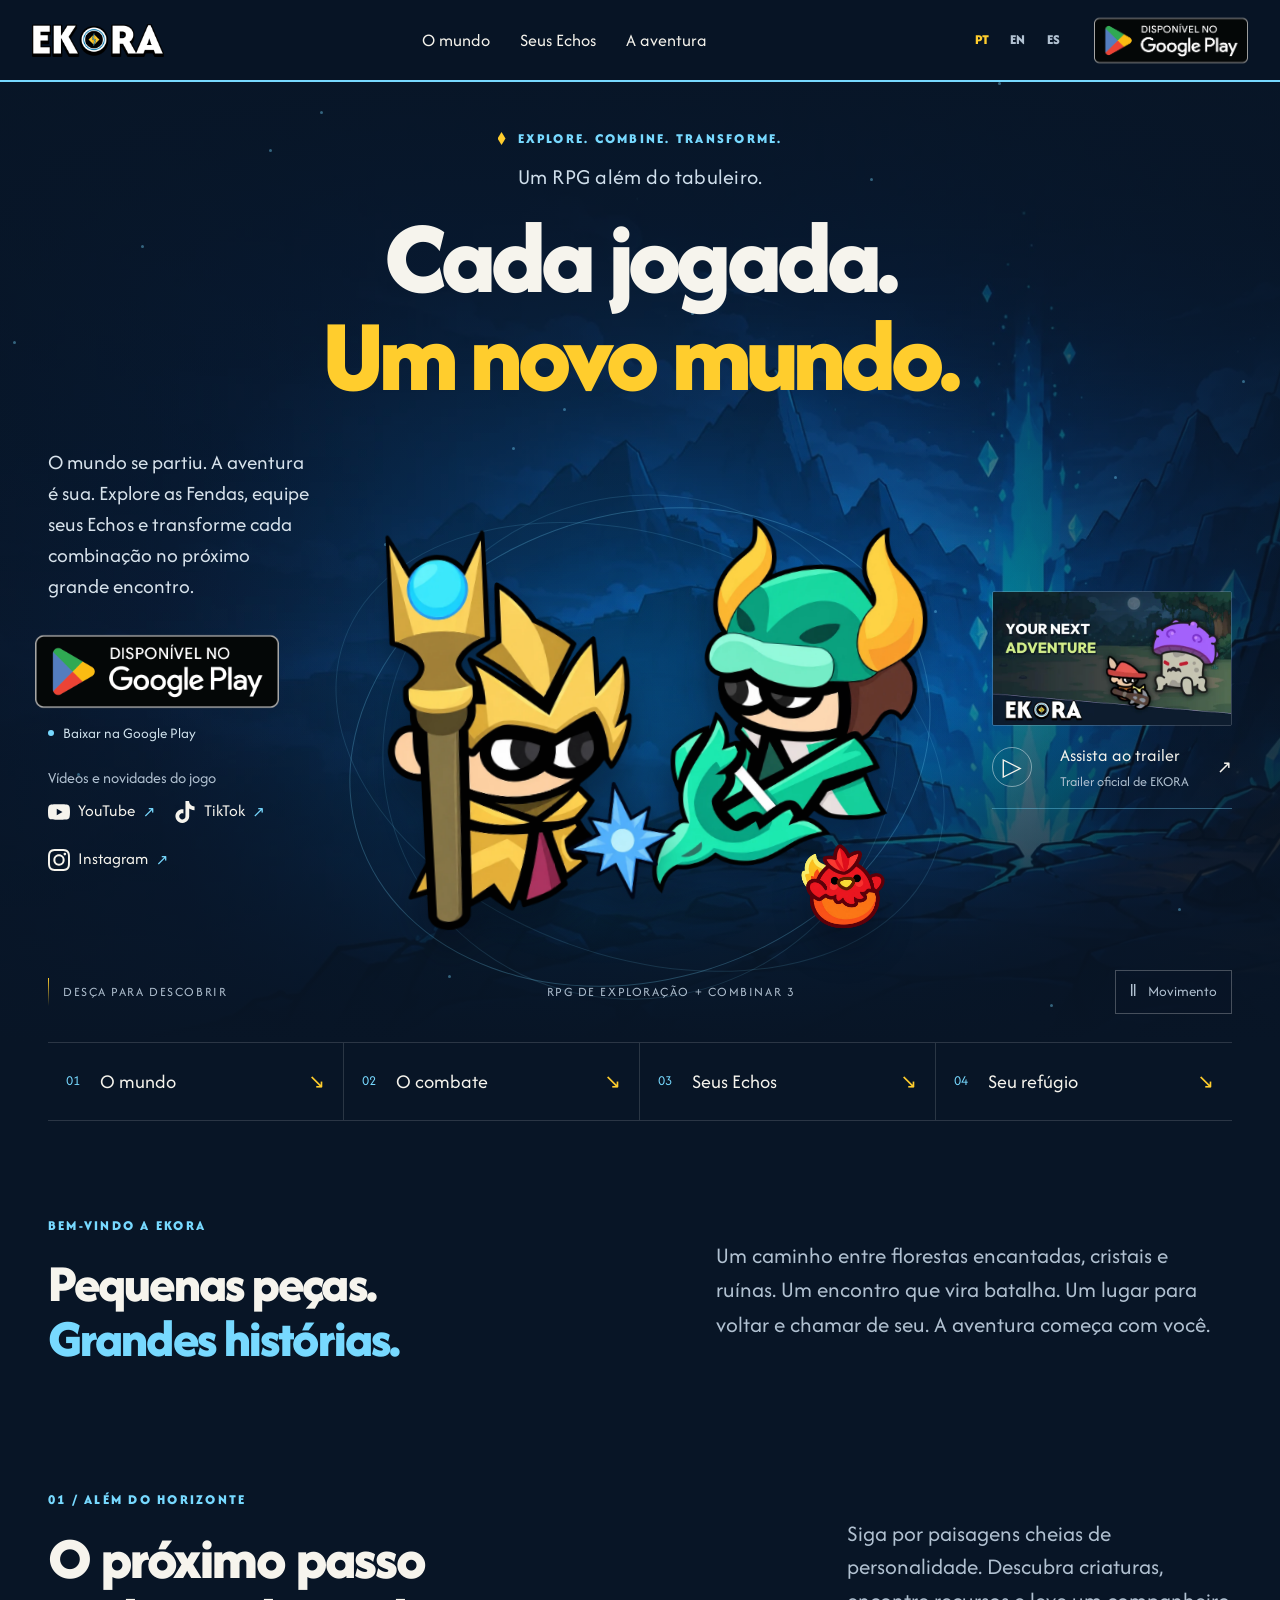
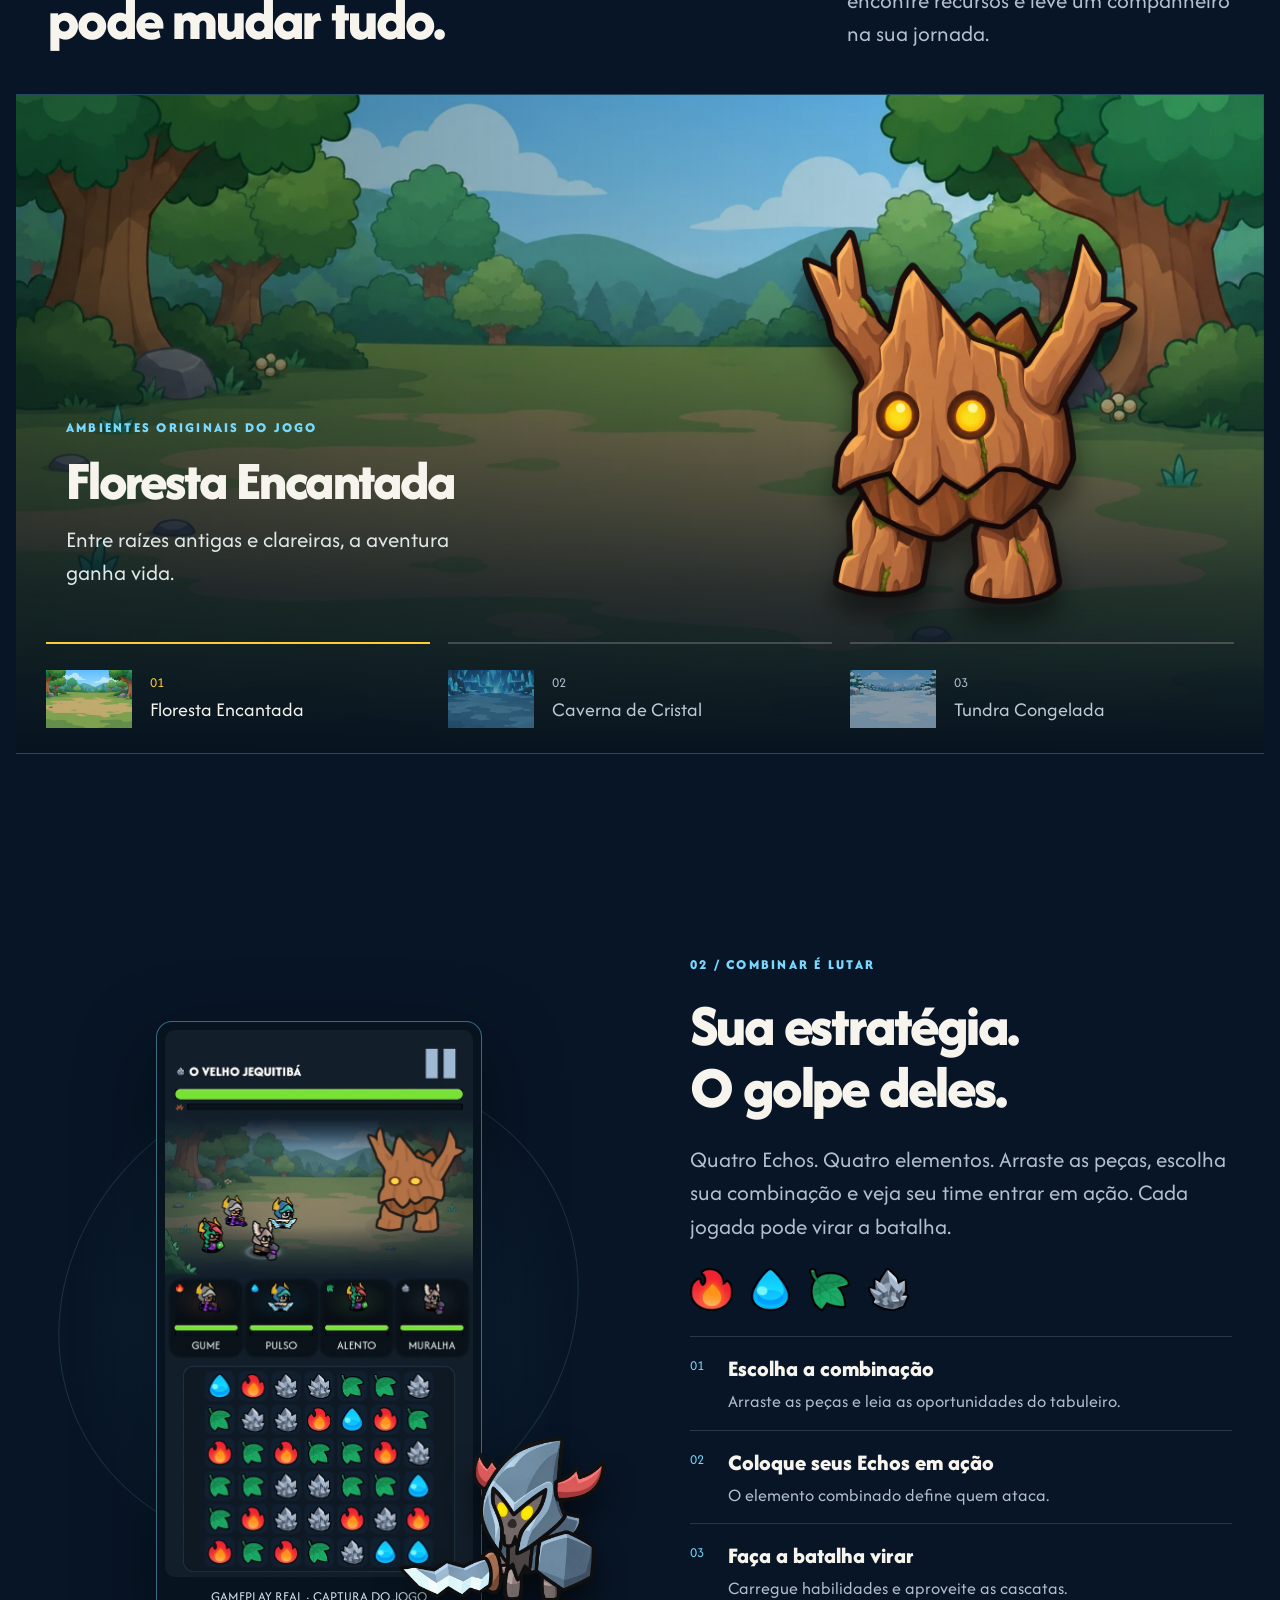
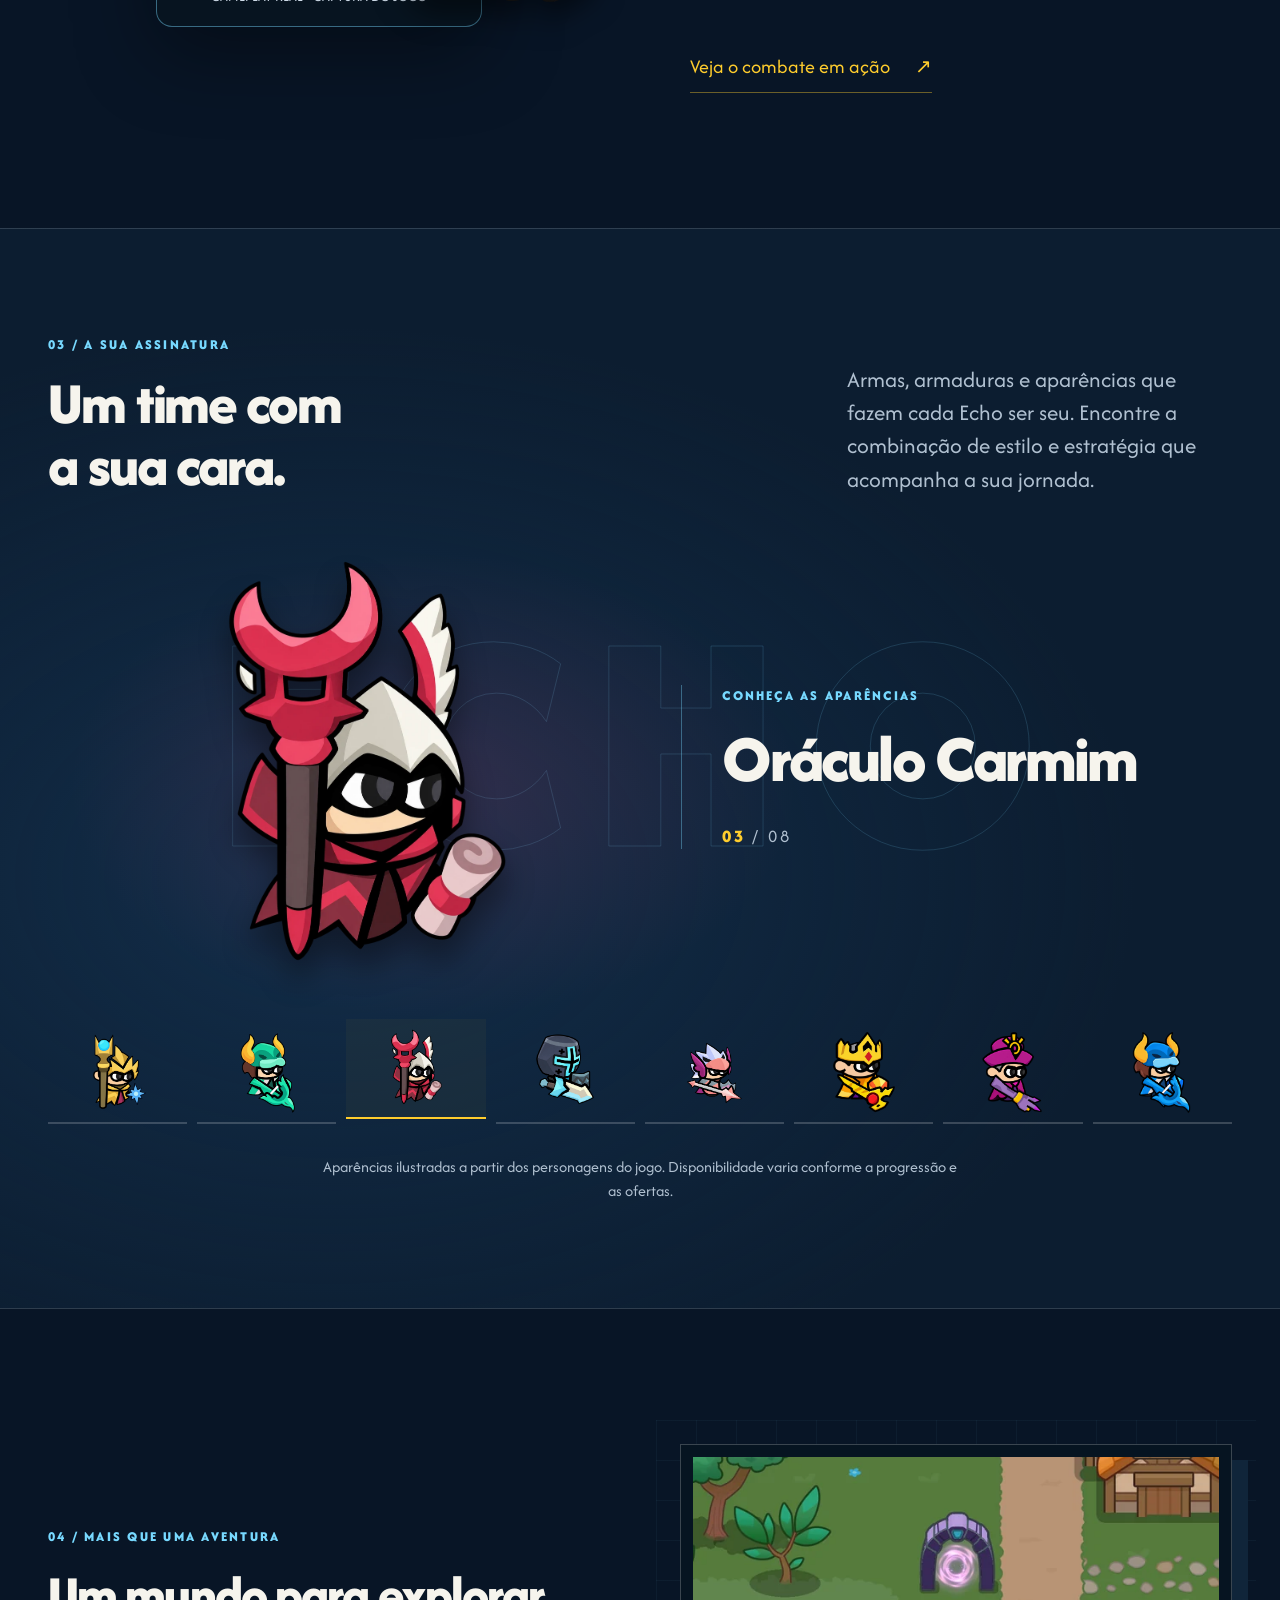
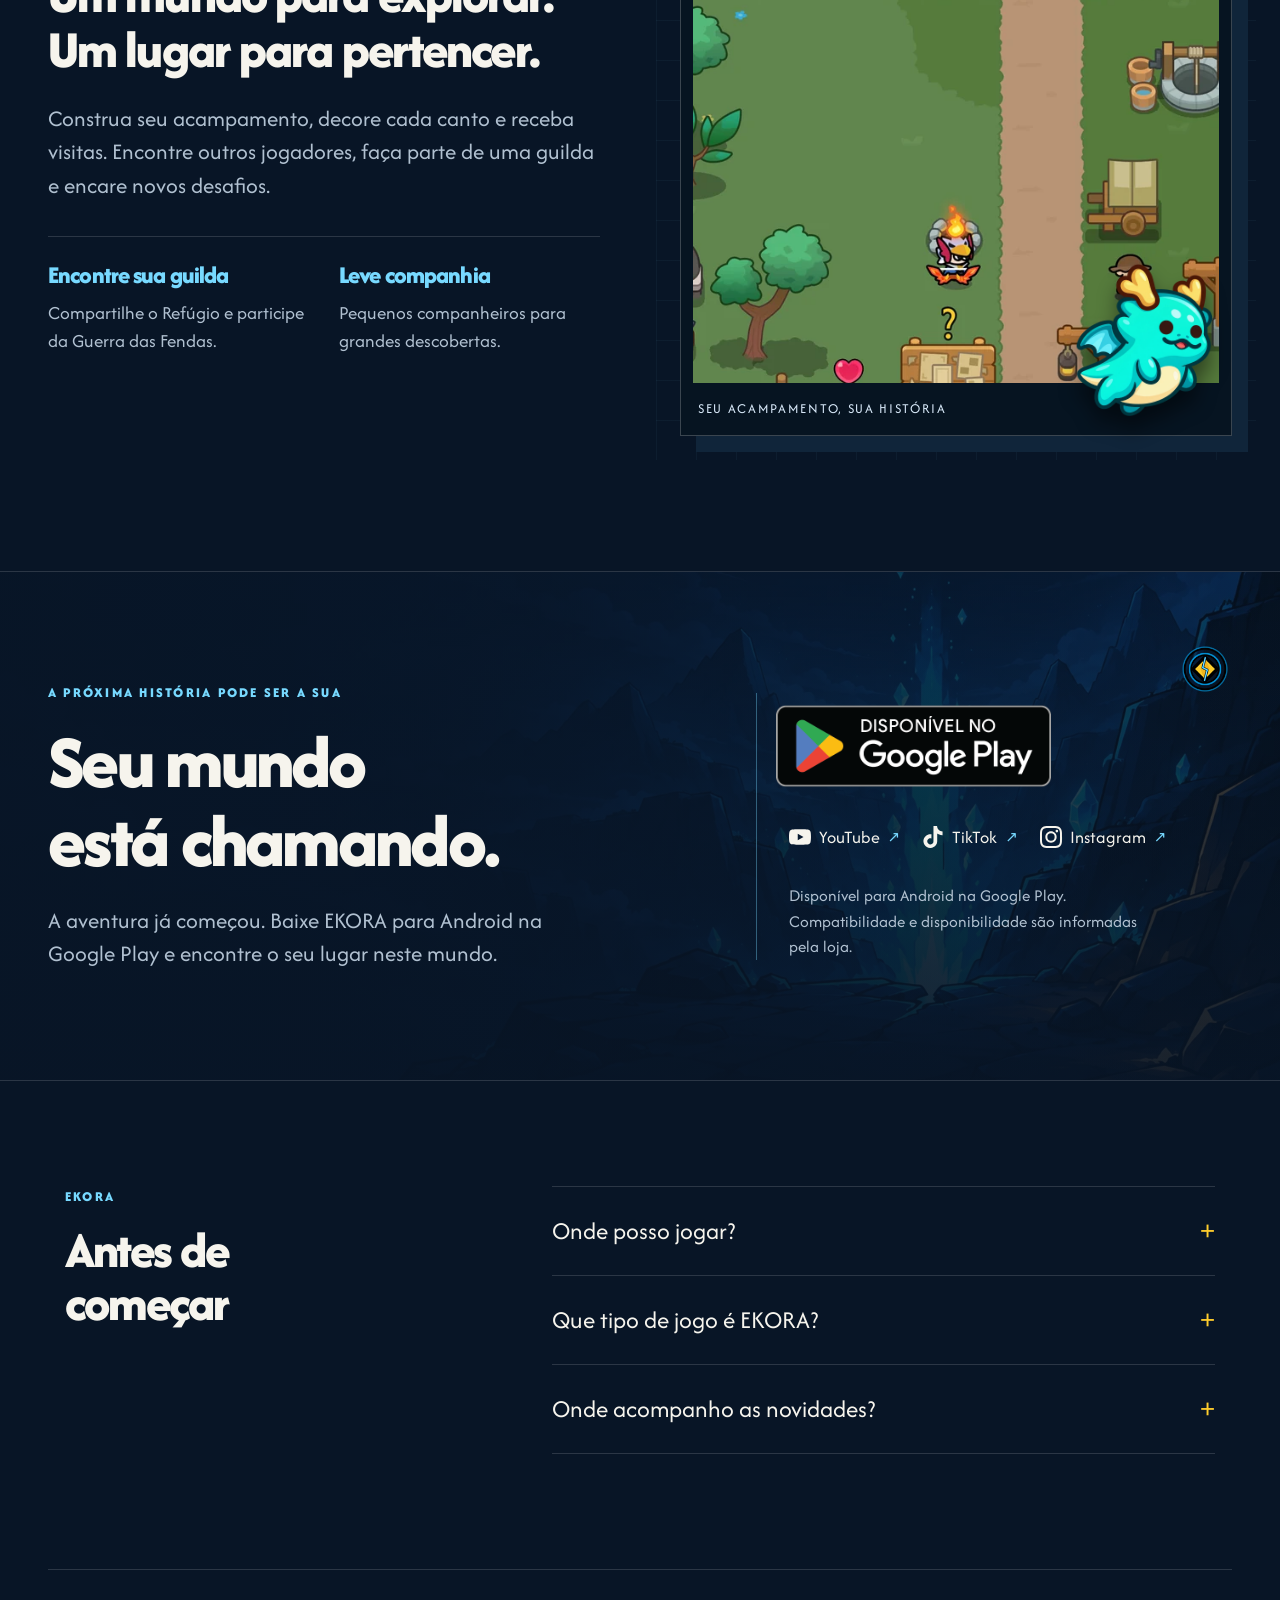
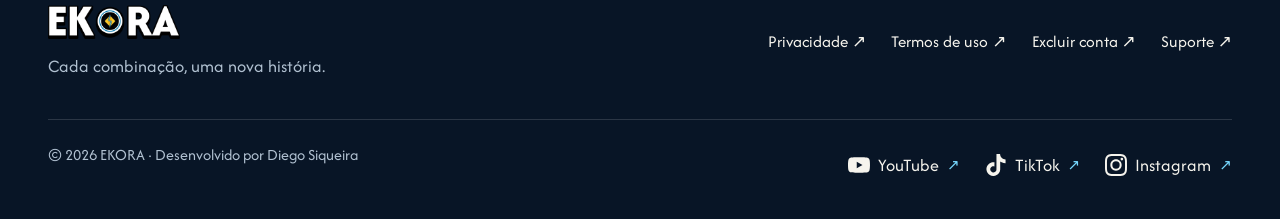
==== commit b1e4ecb2: "Inclui Instagram oficial ao lado de YouTube e TikTok" ====
--- a/index.html
+++ b/index.html
@@ -9,7 +9,7 @@
   <meta property="og:title" content="EKORA — Cada jogada. Um novo mundo."><meta property="og:description" content="Explore um mundo de fantasia, lute em um tabuleiro de combinar 3 e personalize seus quatro Echos. EKORA já está disponível para Android na Google Play.">
   <meta property="og:url" content="https://ekoragame.online/"><meta property="og:image" content="https://ekoragame.online/assets/social.jpg">
   <meta name="twitter:card" content="summary_large_image">
-  <link rel="icon" href="assets/favicon.png"><link rel="stylesheet" href="home.css?v=59e39df5c1f4">
+  <link rel="icon" href="assets/favicon.png"><link rel="stylesheet" href="home.css?v=0bf6371ce19d">
   <link rel="preload" as="image" href="assets/rift.webp" fetchpriority="high">
   <script src="home.js?v=954fb52b06a4" defer></script>
 </head>
@@ -32,7 +32,7 @@
         <p class="hero-copy">O mundo se partiu. A aventura é sua. Explore as Fendas, equipe seus Echos e transforme cada combinação no próximo grande encontro.</p>
         <div class="actions"><a class="store-badge hero-store" href="https://play.google.com/store/apps/details?id=com.ekora.game" target="_blank" rel="noopener noreferrer" aria-label="Baixar na Google Play · Google Play · abre em nova aba"><img src="assets/google-play-pt_BR.png" alt="Baixar na Google Play" width="646" height="250"></a></div>
         <p class="hero-status"><span></span>Baixar na Google Play</p>
-        <p class="social-label">Vídeos e novidades do jogo</p><nav class="social-links" aria-label="Vídeos e novidades do jogo"><a href="https://www.youtube.com/@PlayEkora" target="_blank" rel="noopener noreferrer" aria-label="Canal oficial no YouTube · abre em nova aba"><svg aria-hidden="true" focusable="false" width="22" height="22" fill="currentColor" role="img" viewBox="0 0 24 24" xmlns="http://www.w3.org/2000/svg"><path d="M23.498 6.186a3.016 3.016 0 0 0-2.122-2.136C19.505 3.545 12 3.545 12 3.545s-7.505 0-9.377.505A3.017 3.017 0 0 0 .502 6.186C0 8.07 0 12 0 12s0 3.93.502 5.814a3.016 3.016 0 0 0 2.122 2.136c1.871.505 9.376.505 9.376.505s7.505 0 9.377-.505a3.015 3.015 0 0 0 2.122-2.136C24 15.93 24 12 24 12s0-3.93-.502-5.814zM9.545 15.568V8.432L15.818 12l-6.273 3.568z"/></svg><span>YouTube</span><span aria-hidden="true">↗</span></a><a href="https://www.tiktok.com/@ekora159" target="_blank" rel="noopener noreferrer" aria-label="Canal oficial no TikTok · abre em nova aba"><svg aria-hidden="true" focusable="false" width="22" height="22" fill="currentColor" role="img" viewBox="0 0 24 24" xmlns="http://www.w3.org/2000/svg"><path d="M12.525.02c1.31-.02 2.61-.01 3.91-.02.08 1.53.63 3.09 1.75 4.17 1.12 1.11 2.7 1.62 4.24 1.79v4.03c-1.44-.05-2.89-.35-4.2-.97-.57-.26-1.1-.59-1.62-.93-.01 2.92.01 5.84-.02 8.75-.08 1.4-.54 2.79-1.35 3.94-1.31 1.92-3.58 3.17-5.91 3.21-1.43.08-2.86-.31-4.08-1.03-2.02-1.19-3.44-3.37-3.65-5.71-.02-.5-.03-1-.01-1.49.18-1.9 1.12-3.72 2.58-4.96 1.66-1.44 3.98-2.13 6.15-1.72.02 1.48-.04 2.96-.04 4.44-.99-.32-2.15-.23-3.02.37-.63.41-1.11 1.04-1.36 1.75-.21.51-.15 1.07-.14 1.61.24 1.64 1.82 3.02 3.5 2.87 1.12-.01 2.19-.66 2.77-1.61.19-.33.4-.67.41-1.06.1-1.79.06-3.57.07-5.36.01-4.03-.01-8.05.02-12.07z"/></svg><span>TikTok</span><span aria-hidden="true">↗</span></a></nav>
+        <p class="social-label">Vídeos e novidades do jogo</p><nav class="social-links" aria-label="Vídeos e novidades do jogo"><a href="https://www.youtube.com/@PlayEkora" target="_blank" rel="noopener noreferrer" aria-label="Canal oficial no YouTube · abre em nova aba"><svg aria-hidden="true" focusable="false" width="22" height="22" fill="currentColor" role="img" viewBox="0 0 24 24" xmlns="http://www.w3.org/2000/svg"><path d="M23.498 6.186a3.016 3.016 0 0 0-2.122-2.136C19.505 3.545 12 3.545 12 3.545s-7.505 0-9.377.505A3.017 3.017 0 0 0 .502 6.186C0 8.07 0 12 0 12s0 3.93.502 5.814a3.016 3.016 0 0 0 2.122 2.136c1.871.505 9.376.505 9.376.505s7.505 0 9.377-.505a3.015 3.015 0 0 0 2.122-2.136C24 15.93 24 12 24 12s0-3.93-.502-5.814zM9.545 15.568V8.432L15.818 12l-6.273 3.568z"/></svg><span>YouTube</span><span aria-hidden="true">↗</span></a><a href="https://www.tiktok.com/@ekora159" target="_blank" rel="noopener noreferrer" aria-label="Canal oficial no TikTok · abre em nova aba"><svg aria-hidden="true" focusable="false" width="22" height="22" fill="currentColor" role="img" viewBox="0 0 24 24" xmlns="http://www.w3.org/2000/svg"><path d="M12.525.02c1.31-.02 2.61-.01 3.91-.02.08 1.53.63 3.09 1.75 4.17 1.12 1.11 2.7 1.62 4.24 1.79v4.03c-1.44-.05-2.89-.35-4.2-.97-.57-.26-1.1-.59-1.62-.93-.01 2.92.01 5.84-.02 8.75-.08 1.4-.54 2.79-1.35 3.94-1.31 1.92-3.58 3.17-5.91 3.21-1.43.08-2.86-.31-4.08-1.03-2.02-1.19-3.44-3.37-3.65-5.71-.02-.5-.03-1-.01-1.49.18-1.9 1.12-3.72 2.58-4.96 1.66-1.44 3.98-2.13 6.15-1.72.02 1.48-.04 2.96-.04 4.44-.99-.32-2.15-.23-3.02.37-.63.41-1.11 1.04-1.36 1.75-.21.51-.15 1.07-.14 1.61.24 1.64 1.82 3.02 3.5 2.87 1.12-.01 2.19-.66 2.77-1.61.19-.33.4-.67.41-1.06.1-1.79.06-3.57.07-5.36.01-4.03-.01-8.05.02-12.07z"/></svg><span>TikTok</span><span aria-hidden="true">↗</span></a><a href="https://www.instagram.com/playekora/" target="_blank" rel="noopener noreferrer" aria-label="Perfil oficial no Instagram · abre em nova aba"><svg xmlns="http://www.w3.org/2000/svg" viewBox="0 0 24 24" width="22" height="22" fill="currentColor" aria-hidden="true" focusable="false"><path d="M7.0301.084c-1.2768.0602-2.1487.264-2.911.5634-.7888.3075-1.4575.72-2.1228 1.3877-.6652.6677-1.075 1.3368-1.3802 2.127-.2954.7638-.4956 1.6365-.552 2.914-.0564 1.2775-.0689 1.6882-.0626 4.947.0062 3.2586.0206 3.6671.0825 4.9473.061 1.2765.264 2.1482.5635 2.9107.308.7889.72 1.4573 1.388 2.1228.6679.6655 1.3365 1.0743 2.1285 1.38.7632.295 1.6361.4961 2.9134.552 1.2773.056 1.6884.069 4.9462.0627 3.2578-.0062 3.668-.0207 4.9478-.0814 1.28-.0607 2.147-.2652 2.9098-.5633.7889-.3086 1.4578-.72 2.1228-1.3881.665-.6682 1.0745-1.3378 1.3795-2.1284.2957-.7632.4966-1.636.552-2.9124.056-1.2809.0692-1.6898.063-4.948-.0063-3.2583-.021-3.6668-.0817-4.9465-.0607-1.2797-.264-2.1487-.5633-2.9117-.3084-.7889-.72-1.4568-1.3876-2.1228C21.2982 1.33 20.628.9208 19.8378.6165 19.074.321 18.2017.1197 16.9244.0645 15.6471.0093 15.236-.005 11.977.0014 8.718.0076 8.31.0215 7.0301.0839m.1402 21.6932c-1.17-.0509-1.8053-.2453-2.2287-.408-.5606-.216-.96-.4771-1.3819-.895-.422-.4178-.6811-.8186-.9-1.378-.1644-.4234-.3624-1.058-.4171-2.228-.0595-1.2645-.072-1.6442-.079-4.848-.007-3.2037.0053-3.583.0607-4.848.05-1.169.2456-1.805.408-2.2282.216-.5613.4762-.96.895-1.3816.4188-.4217.8184-.6814 1.3783-.9003.423-.1651 1.0575-.3614 2.227-.4171 1.2655-.06 1.6447-.072 4.848-.079 3.2033-.007 3.5835.005 4.8495.0608 1.169.0508 1.8053.2445 2.228.408.5608.216.96.4754 1.3816.895.4217.4194.6816.8176.9005 1.3787.1653.4217.3617 1.056.4169 2.2263.0602 1.2655.0739 1.645.0796 4.848.0058 3.203-.0055 3.5834-.061 4.848-.051 1.17-.245 1.8055-.408 2.2294-.216.5604-.4763.96-.8954 1.3814-.419.4215-.8181.6811-1.3783.9-.4224.1649-1.0577.3617-2.2262.4174-1.2656.0595-1.6448.072-4.8493.079-3.2045.007-3.5825-.006-4.848-.0608M16.953 5.5864A1.44 1.44 0 1 0 18.39 4.144a1.44 1.44 0 0 0-1.437 1.4424M5.8385 12.012c.0067 3.4032 2.7706 6.1557 6.173 6.1493 3.4026-.0065 6.157-2.7701 6.1506-6.1733-.0065-3.4032-2.771-6.1565-6.174-6.1498-3.403.0067-6.156 2.771-6.1496 6.1738M8 12.0077a4 4 0 1 1 4.008 3.9921A3.9996 3.9996 0 0 1 8 12.0077"/></svg><span>Instagram</span><span aria-hidden="true">↗</span></a></nav>
       </div>
       <div class="hero-cast" aria-hidden="true">
         <div class="cast-halo"></div>
@@ -69,9 +69,9 @@
     <section class="home-section section-space wrap" id="adventure"><div class="home-copy reveal"><p class="eyebrow">04 / MAIS QUE UMA AVENTURA</p><h2>Um mundo para explorar.
 Um lugar para pertencer.</h2><p>Construa seu acampamento, decore cada canto e receba visitas. Encontre outros jogadores, faça parte de uma guilda e encare novos desafios.</p><div class="home-features"><div><h3>Encontre sua guilda</h3><p>Compartilhe o Refúgio e participe da Guerra das Fendas.</p></div><div><h3>Leve companhia</h3><p>Pequenos companheiros para grandes descobertas.</p></div></div></div><figure class="camp-scene reveal"><img src="assets/camp-pt_BR.webp" width="960" height="960" alt="SEU ACAMPAMENTO, SUA HISTÓRIA" loading="lazy"><figcaption>SEU ACAMPAMENTO, SUA HISTÓRIA</figcaption><img class="camp-pet" src="assets/dragao.webp" width="240" height="240" alt="" loading="lazy"></figure></section>
     <section class="join" id="play"><img class="join-backdrop" src="assets/rift.webp" alt="" width="2560" height="1440" loading="lazy"><div class="join-shade"></div><div class="wrap join-content reveal"><img class="join-mark" src="assets/favicon.png" alt="" width="64" height="64" loading="lazy"><div class="join-copy"><p class="eyebrow">A PRÓXIMA HISTÓRIA PODE SER A SUA</p><h2>Seu mundo
-está chamando.</h2><p>A aventura já começou. Baixe EKORA para Android na Google Play e encontre o seu lugar neste mundo.</p></div><div class="join-actions"><div class="actions"><a class="store-badge" href="https://play.google.com/store/apps/details?id=com.ekora.game" target="_blank" rel="noopener noreferrer" aria-label="Baixar na Google Play · Google Play · abre em nova aba"><img src="assets/google-play-pt_BR.png" alt="Baixar na Google Play" width="646" height="250" loading="lazy"></a><nav class="social-links join-social" aria-label="Vídeos e novidades do jogo"><a href="https://www.youtube.com/@PlayEkora" target="_blank" rel="noopener noreferrer"><svg aria-hidden="true" focusable="false" width="22" height="22" fill="currentColor" role="img" viewBox="0 0 24 24" xmlns="http://www.w3.org/2000/svg"><path d="M23.498 6.186a3.016 3.016 0 0 0-2.122-2.136C19.505 3.545 12 3.545 12 3.545s-7.505 0-9.377.505A3.017 3.017 0 0 0 .502 6.186C0 8.07 0 12 0 12s0 3.93.502 5.814a3.016 3.016 0 0 0 2.122 2.136c1.871.505 9.376.505 9.376.505s7.505 0 9.377-.505a3.015 3.015 0 0 0 2.122-2.136C24 15.93 24 12 24 12s0-3.93-.502-5.814zM9.545 15.568V8.432L15.818 12l-6.273 3.568z"/></svg><span>YouTube</span><span aria-hidden="true">↗</span></a><a href="https://www.tiktok.com/@ekora159" target="_blank" rel="noopener noreferrer"><svg aria-hidden="true" focusable="false" width="22" height="22" fill="currentColor" role="img" viewBox="0 0 24 24" xmlns="http://www.w3.org/2000/svg"><path d="M12.525.02c1.31-.02 2.61-.01 3.91-.02.08 1.53.63 3.09 1.75 4.17 1.12 1.11 2.7 1.62 4.24 1.79v4.03c-1.44-.05-2.89-.35-4.2-.97-.57-.26-1.1-.59-1.62-.93-.01 2.92.01 5.84-.02 8.75-.08 1.4-.54 2.79-1.35 3.94-1.31 1.92-3.58 3.17-5.91 3.21-1.43.08-2.86-.31-4.08-1.03-2.02-1.19-3.44-3.37-3.65-5.71-.02-.5-.03-1-.01-1.49.18-1.9 1.12-3.72 2.58-4.96 1.66-1.44 3.98-2.13 6.15-1.72.02 1.48-.04 2.96-.04 4.44-.99-.32-2.15-.23-3.02.37-.63.41-1.11 1.04-1.36 1.75-.21.51-.15 1.07-.14 1.61.24 1.64 1.82 3.02 3.5 2.87 1.12-.01 2.19-.66 2.77-1.61.19-.33.4-.67.41-1.06.1-1.79.06-3.57.07-5.36.01-4.03-.01-8.05.02-12.07z"/></svg><span>TikTok</span><span aria-hidden="true">↗</span></a></nav></div><p class="fine-print availability">Disponível para Android na Google Play. Compatibilidade e disponibilidade são informadas pela loja.</p></div></div></section>
-    <section class="faq wrap section-space reveal"><p class="eyebrow">EKORA</p><h2>Antes de começar</h2><details><summary>Onde posso jogar?</summary><p>EKORA está disponível para Android na Google Play. Abra a loja para conferir a compatibilidade com seu aparelho e a disponibilidade na sua região. Este site pode ser acessado pelo celular e pelo computador.</p></details><details><summary>Que tipo de jogo é EKORA?</summary><p>Um RPG que combina exploração, batalhas táticas de combinar 3, personalização de Echos, companheiros e um acampamento próprio, além de encontros online e guildas.</p></details><details><summary>Onde acompanho as novidades?</summary><p>No YouTube @PlayEkora e no TikTok @ekora159. Veja trailers, cenas do jogo e novidades da aventura pelos links oficiais desta página.</p></details></section>
+está chamando.</h2><p>A aventura já começou. Baixe EKORA para Android na Google Play e encontre o seu lugar neste mundo.</p></div><div class="join-actions"><div class="actions"><a class="store-badge" href="https://play.google.com/store/apps/details?id=com.ekora.game" target="_blank" rel="noopener noreferrer" aria-label="Baixar na Google Play · Google Play · abre em nova aba"><img src="assets/google-play-pt_BR.png" alt="Baixar na Google Play" width="646" height="250" loading="lazy"></a><nav class="social-links join-social" aria-label="Vídeos e novidades do jogo"><a href="https://www.youtube.com/@PlayEkora" target="_blank" rel="noopener noreferrer"><svg aria-hidden="true" focusable="false" width="22" height="22" fill="currentColor" role="img" viewBox="0 0 24 24" xmlns="http://www.w3.org/2000/svg"><path d="M23.498 6.186a3.016 3.016 0 0 0-2.122-2.136C19.505 3.545 12 3.545 12 3.545s-7.505 0-9.377.505A3.017 3.017 0 0 0 .502 6.186C0 8.07 0 12 0 12s0 3.93.502 5.814a3.016 3.016 0 0 0 2.122 2.136c1.871.505 9.376.505 9.376.505s7.505 0 9.377-.505a3.015 3.015 0 0 0 2.122-2.136C24 15.93 24 12 24 12s0-3.93-.502-5.814zM9.545 15.568V8.432L15.818 12l-6.273 3.568z"/></svg><span>YouTube</span><span aria-hidden="true">↗</span></a><a href="https://www.tiktok.com/@ekora159" target="_blank" rel="noopener noreferrer"><svg aria-hidden="true" focusable="false" width="22" height="22" fill="currentColor" role="img" viewBox="0 0 24 24" xmlns="http://www.w3.org/2000/svg"><path d="M12.525.02c1.31-.02 2.61-.01 3.91-.02.08 1.53.63 3.09 1.75 4.17 1.12 1.11 2.7 1.62 4.24 1.79v4.03c-1.44-.05-2.89-.35-4.2-.97-.57-.26-1.1-.59-1.62-.93-.01 2.92.01 5.84-.02 8.75-.08 1.4-.54 2.79-1.35 3.94-1.31 1.92-3.58 3.17-5.91 3.21-1.43.08-2.86-.31-4.08-1.03-2.02-1.19-3.44-3.37-3.65-5.71-.02-.5-.03-1-.01-1.49.18-1.9 1.12-3.72 2.58-4.96 1.66-1.44 3.98-2.13 6.15-1.72.02 1.48-.04 2.96-.04 4.44-.99-.32-2.15-.23-3.02.37-.63.41-1.11 1.04-1.36 1.75-.21.51-.15 1.07-.14 1.61.24 1.64 1.82 3.02 3.5 2.87 1.12-.01 2.19-.66 2.77-1.61.19-.33.4-.67.41-1.06.1-1.79.06-3.57.07-5.36.01-4.03-.01-8.05.02-12.07z"/></svg><span>TikTok</span><span aria-hidden="true">↗</span></a><a href="https://www.instagram.com/playekora/" target="_blank" rel="noopener noreferrer" aria-label="Perfil oficial no Instagram · abre em nova aba"><svg xmlns="http://www.w3.org/2000/svg" viewBox="0 0 24 24" width="22" height="22" fill="currentColor" aria-hidden="true" focusable="false"><path d="M7.0301.084c-1.2768.0602-2.1487.264-2.911.5634-.7888.3075-1.4575.72-2.1228 1.3877-.6652.6677-1.075 1.3368-1.3802 2.127-.2954.7638-.4956 1.6365-.552 2.914-.0564 1.2775-.0689 1.6882-.0626 4.947.0062 3.2586.0206 3.6671.0825 4.9473.061 1.2765.264 2.1482.5635 2.9107.308.7889.72 1.4573 1.388 2.1228.6679.6655 1.3365 1.0743 2.1285 1.38.7632.295 1.6361.4961 2.9134.552 1.2773.056 1.6884.069 4.9462.0627 3.2578-.0062 3.668-.0207 4.9478-.0814 1.28-.0607 2.147-.2652 2.9098-.5633.7889-.3086 1.4578-.72 2.1228-1.3881.665-.6682 1.0745-1.3378 1.3795-2.1284.2957-.7632.4966-1.636.552-2.9124.056-1.2809.0692-1.6898.063-4.948-.0063-3.2583-.021-3.6668-.0817-4.9465-.0607-1.2797-.264-2.1487-.5633-2.9117-.3084-.7889-.72-1.4568-1.3876-2.1228C21.2982 1.33 20.628.9208 19.8378.6165 19.074.321 18.2017.1197 16.9244.0645 15.6471.0093 15.236-.005 11.977.0014 8.718.0076 8.31.0215 7.0301.0839m.1402 21.6932c-1.17-.0509-1.8053-.2453-2.2287-.408-.5606-.216-.96-.4771-1.3819-.895-.422-.4178-.6811-.8186-.9-1.378-.1644-.4234-.3624-1.058-.4171-2.228-.0595-1.2645-.072-1.6442-.079-4.848-.007-3.2037.0053-3.583.0607-4.848.05-1.169.2456-1.805.408-2.2282.216-.5613.4762-.96.895-1.3816.4188-.4217.8184-.6814 1.3783-.9003.423-.1651 1.0575-.3614 2.227-.4171 1.2655-.06 1.6447-.072 4.848-.079 3.2033-.007 3.5835.005 4.8495.0608 1.169.0508 1.8053.2445 2.228.408.5608.216.96.4754 1.3816.895.4217.4194.6816.8176.9005 1.3787.1653.4217.3617 1.056.4169 2.2263.0602 1.2655.0739 1.645.0796 4.848.0058 3.203-.0055 3.5834-.061 4.848-.051 1.17-.245 1.8055-.408 2.2294-.216.5604-.4763.96-.8954 1.3814-.419.4215-.8181.6811-1.3783.9-.4224.1649-1.0577.3617-2.2262.4174-1.2656.0595-1.6448.072-4.8493.079-3.2045.007-3.5825-.006-4.848-.0608M16.953 5.5864A1.44 1.44 0 1 0 18.39 4.144a1.44 1.44 0 0 0-1.437 1.4424M5.8385 12.012c.0067 3.4032 2.7706 6.1557 6.173 6.1493 3.4026-.0065 6.157-2.7701 6.1506-6.1733-.0065-3.4032-2.771-6.1565-6.174-6.1498-3.403.0067-6.156 2.771-6.1496 6.1738M8 12.0077a4 4 0 1 1 4.008 3.9921A3.9996 3.9996 0 0 1 8 12.0077"/></svg><span>Instagram</span><span aria-hidden="true">↗</span></a></nav></div><p class="fine-print availability">Disponível para Android na Google Play. Compatibilidade e disponibilidade são informadas pela loja.</p></div></div></section>
+    <section class="faq wrap section-space reveal"><p class="eyebrow">EKORA</p><h2>Antes de começar</h2><details><summary>Onde posso jogar?</summary><p>EKORA está disponível para Android na Google Play. Abra a loja para conferir a compatibilidade com seu aparelho e a disponibilidade na sua região. Este site pode ser acessado pelo celular e pelo computador.</p></details><details><summary>Que tipo de jogo é EKORA?</summary><p>Um RPG que combina exploração, batalhas táticas de combinar 3, personalização de Echos, companheiros e um acampamento próprio, além de encontros online e guildas.</p></details><details><summary>Onde acompanho as novidades?</summary><p>No YouTube @PlayEkora, no TikTok @ekora159 e no Instagram @playekora. Veja trailers, cenas do jogo e novidades da aventura pelos links oficiais desta página.</p></details></section>
   </main>
-  <footer class="footer wrap"><div class="footer-top"><div><a class="brand" href="#"><img src="assets/logo.webp" alt="EKORA" width="190" height="61" loading="lazy"></a><p>Cada combinação, uma nova história.</p></div><nav aria-label="Suporte"><a href="privacidade.html#pt-BR" target="_blank" rel="noopener">Privacidade ↗</a><a href="termos.html#pt-BR" target="_blank" rel="noopener">Termos de uso ↗</a><a href="excluir-conta.html#pt-BR" target="_blank" rel="noopener">Excluir conta ↗</a><a href="mailto:support.ekora@gmail.com">Suporte ↗</a></nav></div><div class="footer-bottom"><span>© 2026 EKORA · Desenvolvido por Diego Siqueira</span><nav class="social-links" aria-label="Vídeos e novidades do jogo"><a href="https://www.youtube.com/@PlayEkora" target="_blank" rel="noopener noreferrer" aria-label="Canal oficial no YouTube · abre em nova aba"><svg aria-hidden="true" focusable="false" width="22" height="22" fill="currentColor" role="img" viewBox="0 0 24 24" xmlns="http://www.w3.org/2000/svg"><path d="M23.498 6.186a3.016 3.016 0 0 0-2.122-2.136C19.505 3.545 12 3.545 12 3.545s-7.505 0-9.377.505A3.017 3.017 0 0 0 .502 6.186C0 8.07 0 12 0 12s0 3.93.502 5.814a3.016 3.016 0 0 0 2.122 2.136c1.871.505 9.376.505 9.376.505s7.505 0 9.377-.505a3.015 3.015 0 0 0 2.122-2.136C24 15.93 24 12 24 12s0-3.93-.502-5.814zM9.545 15.568V8.432L15.818 12l-6.273 3.568z"/></svg><span>YouTube</span><span aria-hidden="true">↗</span></a><a href="https://www.tiktok.com/@ekora159" target="_blank" rel="noopener noreferrer" aria-label="Canal oficial no TikTok · abre em nova aba"><svg aria-hidden="true" focusable="false" width="22" height="22" fill="currentColor" role="img" viewBox="0 0 24 24" xmlns="http://www.w3.org/2000/svg"><path d="M12.525.02c1.31-.02 2.61-.01 3.91-.02.08 1.53.63 3.09 1.75 4.17 1.12 1.11 2.7 1.62 4.24 1.79v4.03c-1.44-.05-2.89-.35-4.2-.97-.57-.26-1.1-.59-1.62-.93-.01 2.92.01 5.84-.02 8.75-.08 1.4-.54 2.79-1.35 3.94-1.31 1.92-3.58 3.17-5.91 3.21-1.43.08-2.86-.31-4.08-1.03-2.02-1.19-3.44-3.37-3.65-5.71-.02-.5-.03-1-.01-1.49.18-1.9 1.12-3.72 2.58-4.96 1.66-1.44 3.98-2.13 6.15-1.72.02 1.48-.04 2.96-.04 4.44-.99-.32-2.15-.23-3.02.37-.63.41-1.11 1.04-1.36 1.75-.21.51-.15 1.07-.14 1.61.24 1.64 1.82 3.02 3.5 2.87 1.12-.01 2.19-.66 2.77-1.61.19-.33.4-.67.41-1.06.1-1.79.06-3.57.07-5.36.01-4.03-.01-8.05.02-12.07z"/></svg><span>TikTok</span><span aria-hidden="true">↗</span></a></nav></div></footer>
+  <footer class="footer wrap"><div class="footer-top"><div><a class="brand" href="#"><img src="assets/logo.webp" alt="EKORA" width="190" height="61" loading="lazy"></a><p>Cada combinação, uma nova história.</p></div><nav aria-label="Suporte"><a href="privacidade.html#pt-BR" target="_blank" rel="noopener">Privacidade ↗</a><a href="termos.html#pt-BR" target="_blank" rel="noopener">Termos de uso ↗</a><a href="excluir-conta.html#pt-BR" target="_blank" rel="noopener">Excluir conta ↗</a><a href="mailto:support.ekora@gmail.com">Suporte ↗</a></nav></div><div class="footer-bottom"><span>© 2026 EKORA · Desenvolvido por Diego Siqueira</span><nav class="social-links" aria-label="Vídeos e novidades do jogo"><a href="https://www.youtube.com/@PlayEkora" target="_blank" rel="noopener noreferrer" aria-label="Canal oficial no YouTube · abre em nova aba"><svg aria-hidden="true" focusable="false" width="22" height="22" fill="currentColor" role="img" viewBox="0 0 24 24" xmlns="http://www.w3.org/2000/svg"><path d="M23.498 6.186a3.016 3.016 0 0 0-2.122-2.136C19.505 3.545 12 3.545 12 3.545s-7.505 0-9.377.505A3.017 3.017 0 0 0 .502 6.186C0 8.07 0 12 0 12s0 3.93.502 5.814a3.016 3.016 0 0 0 2.122 2.136c1.871.505 9.376.505 9.376.505s7.505 0 9.377-.505a3.015 3.015 0 0 0 2.122-2.136C24 15.93 24 12 24 12s0-3.93-.502-5.814zM9.545 15.568V8.432L15.818 12l-6.273 3.568z"/></svg><span>YouTube</span><span aria-hidden="true">↗</span></a><a href="https://www.tiktok.com/@ekora159" target="_blank" rel="noopener noreferrer" aria-label="Canal oficial no TikTok · abre em nova aba"><svg aria-hidden="true" focusable="false" width="22" height="22" fill="currentColor" role="img" viewBox="0 0 24 24" xmlns="http://www.w3.org/2000/svg"><path d="M12.525.02c1.31-.02 2.61-.01 3.91-.02.08 1.53.63 3.09 1.75 4.17 1.12 1.11 2.7 1.62 4.24 1.79v4.03c-1.44-.05-2.89-.35-4.2-.97-.57-.26-1.1-.59-1.62-.93-.01 2.92.01 5.84-.02 8.75-.08 1.4-.54 2.79-1.35 3.94-1.31 1.92-3.58 3.17-5.91 3.21-1.43.08-2.86-.31-4.08-1.03-2.02-1.19-3.44-3.37-3.65-5.71-.02-.5-.03-1-.01-1.49.18-1.9 1.12-3.72 2.58-4.96 1.66-1.44 3.98-2.13 6.15-1.72.02 1.48-.04 2.96-.04 4.44-.99-.32-2.15-.23-3.02.37-.63.41-1.11 1.04-1.36 1.75-.21.51-.15 1.07-.14 1.61.24 1.64 1.82 3.02 3.5 2.87 1.12-.01 2.19-.66 2.77-1.61.19-.33.4-.67.41-1.06.1-1.79.06-3.57.07-5.36.01-4.03-.01-8.05.02-12.07z"/></svg><span>TikTok</span><span aria-hidden="true">↗</span></a><a href="https://www.instagram.com/playekora/" target="_blank" rel="noopener noreferrer" aria-label="Perfil oficial no Instagram · abre em nova aba"><svg xmlns="http://www.w3.org/2000/svg" viewBox="0 0 24 24" width="22" height="22" fill="currentColor" aria-hidden="true" focusable="false"><path d="M7.0301.084c-1.2768.0602-2.1487.264-2.911.5634-.7888.3075-1.4575.72-2.1228 1.3877-.6652.6677-1.075 1.3368-1.3802 2.127-.2954.7638-.4956 1.6365-.552 2.914-.0564 1.2775-.0689 1.6882-.0626 4.947.0062 3.2586.0206 3.6671.0825 4.9473.061 1.2765.264 2.1482.5635 2.9107.308.7889.72 1.4573 1.388 2.1228.6679.6655 1.3365 1.0743 2.1285 1.38.7632.295 1.6361.4961 2.9134.552 1.2773.056 1.6884.069 4.9462.0627 3.2578-.0062 3.668-.0207 4.9478-.0814 1.28-.0607 2.147-.2652 2.9098-.5633.7889-.3086 1.4578-.72 2.1228-1.3881.665-.6682 1.0745-1.3378 1.3795-2.1284.2957-.7632.4966-1.636.552-2.9124.056-1.2809.0692-1.6898.063-4.948-.0063-3.2583-.021-3.6668-.0817-4.9465-.0607-1.2797-.264-2.1487-.5633-2.9117-.3084-.7889-.72-1.4568-1.3876-2.1228C21.2982 1.33 20.628.9208 19.8378.6165 19.074.321 18.2017.1197 16.9244.0645 15.6471.0093 15.236-.005 11.977.0014 8.718.0076 8.31.0215 7.0301.0839m.1402 21.6932c-1.17-.0509-1.8053-.2453-2.2287-.408-.5606-.216-.96-.4771-1.3819-.895-.422-.4178-.6811-.8186-.9-1.378-.1644-.4234-.3624-1.058-.4171-2.228-.0595-1.2645-.072-1.6442-.079-4.848-.007-3.2037.0053-3.583.0607-4.848.05-1.169.2456-1.805.408-2.2282.216-.5613.4762-.96.895-1.3816.4188-.4217.8184-.6814 1.3783-.9003.423-.1651 1.0575-.3614 2.227-.4171 1.2655-.06 1.6447-.072 4.848-.079 3.2033-.007 3.5835.005 4.8495.0608 1.169.0508 1.8053.2445 2.228.408.5608.216.96.4754 1.3816.895.4217.4194.6816.8176.9005 1.3787.1653.4217.3617 1.056.4169 2.2263.0602 1.2655.0739 1.645.0796 4.848.0058 3.203-.0055 3.5834-.061 4.848-.051 1.17-.245 1.8055-.408 2.2294-.216.5604-.4763.96-.8954 1.3814-.419.4215-.8181.6811-1.3783.9-.4224.1649-1.0577.3617-2.2262.4174-1.2656.0595-1.6448.072-4.8493.079-3.2045.007-3.5825-.006-4.848-.0608M16.953 5.5864A1.44 1.44 0 1 0 18.39 4.144a1.44 1.44 0 0 0-1.437 1.4424M5.8385 12.012c.0067 3.4032 2.7706 6.1557 6.173 6.1493 3.4026-.0065 6.157-2.7701 6.1506-6.1733-.0065-3.4032-2.771-6.1565-6.174-6.1498-3.403.0067-6.156 2.771-6.1496 6.1738M8 12.0077a4 4 0 1 1 4.008 3.9921A3.9996 3.9996 0 0 1 8 12.0077"/></svg><span>Instagram</span><span aria-hidden="true">↗</span></a></nav></div></footer>
   <dialog class="trailer-dialog" aria-labelledby="video-heading" data-video="7BR0zM5kAko"><div class="dialog-header"><h2 id="video-heading">Trailer oficial de EKORA</h2><button class="dialog-close" aria-label="Fechar" type="button">×</button></div><div class="video-container"><div class="video-consent"><img class="video-poster" src="assets/trailer-official.jpg" alt="Capa do trailer de EKORA: aventureiro de chapéu vermelho diante de um monstro roxo na floresta" width="1920" height="1080" loading="lazy"><div class="video-consent-actions"><p>O vídeo só é carregado após sua escolha. Ao reproduzir, você se conecta ao YouTube.</p><button class="button" data-load-video type="button">Reproduzir trailer</button></div></div></div><a class="text-link" href="https://www.youtube.com/watch?v=7BR0zM5kAko" target="_blank" rel="noopener noreferrer">Abrir no YouTube ↗</a></dialog>
 </body></html>
--- a/home.css
+++ b/home.css
@@ -28,4 +28,7 @@
 @media(max-width:650px){.battle-orbit{display:none}.journey-nav a{padding:18px 10px;gap:12px}}
 @media(max-width:360px){.journey-nav a{gap:8px}}
 @media(min-width:651px) and (max-width:950px){.hero{min-height:0;max-height:none;padding-bottom:22px}.hero-content{position:relative;inset:auto;width:calc(100% - 64px);max-width:540px;margin:30px auto 0;text-align:center}.hero .actions{justify-content:center}.hero-store{margin:16px 0 0}.hero-status{justify-content:center}.hero-cast{position:relative;inset:auto;transform:none;width:580px;height:400px;margin:30px auto 0}.hero-film{position:relative;inset:auto;display:flex;gap:20px;align-items:center;width:500px;margin:24px auto}.hero-film>img{width:190px}.film-caption{margin:0;width:100%}.hero-bottom{position:relative;inset:auto;margin-top:20px}}
+/* A terceira rede ganha outra linha sem ocupar a navegação inferior. */
+.hero-content .social-links{row-gap:4px}
+@media(min-width:951px){.hero{min-height:960px}.hero-content{top:38%}}
 @media(prefers-reduced-motion:reduce){html{scroll-behavior:auto}*,*:before,*:after{animation:none!important;transition:none!important}.cast{transform:rotate(var(--rest-angle,0deg))!important}.js-motion .reveal.pending{opacity:1;transform:none}}
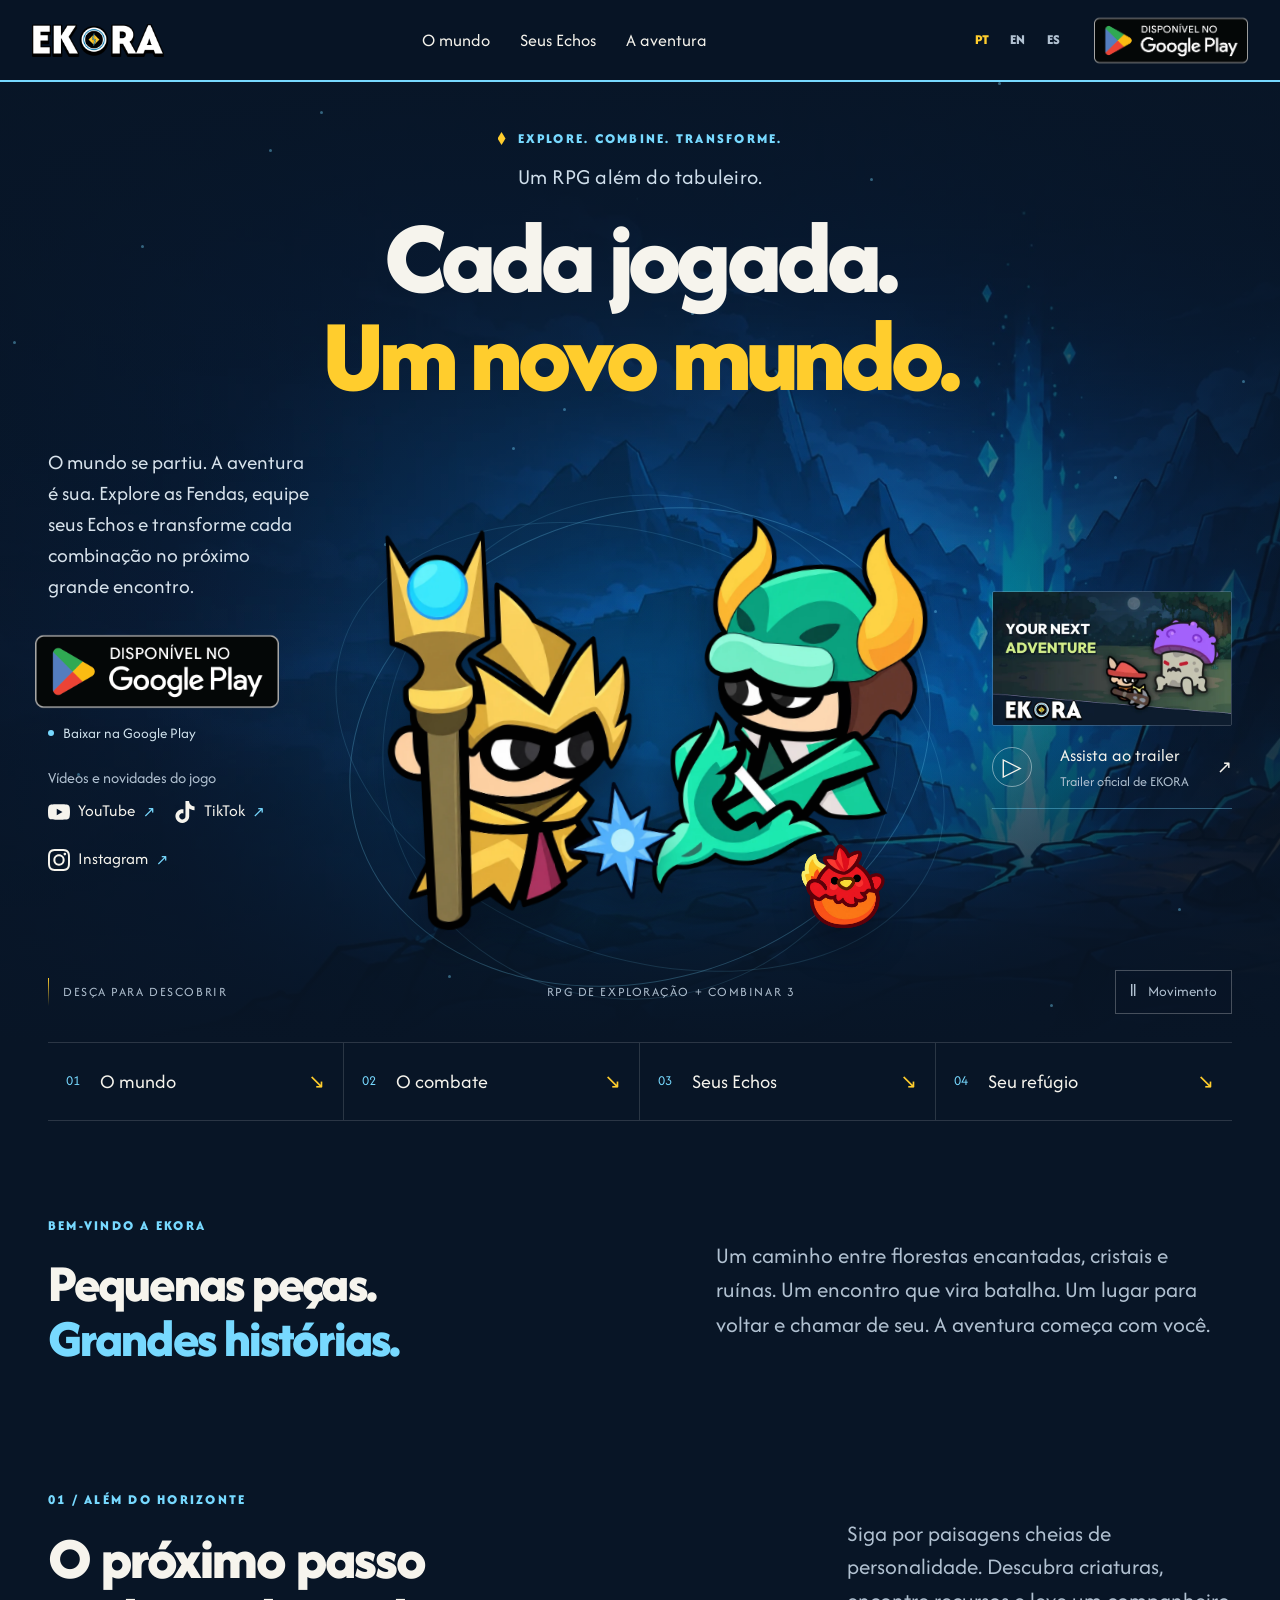
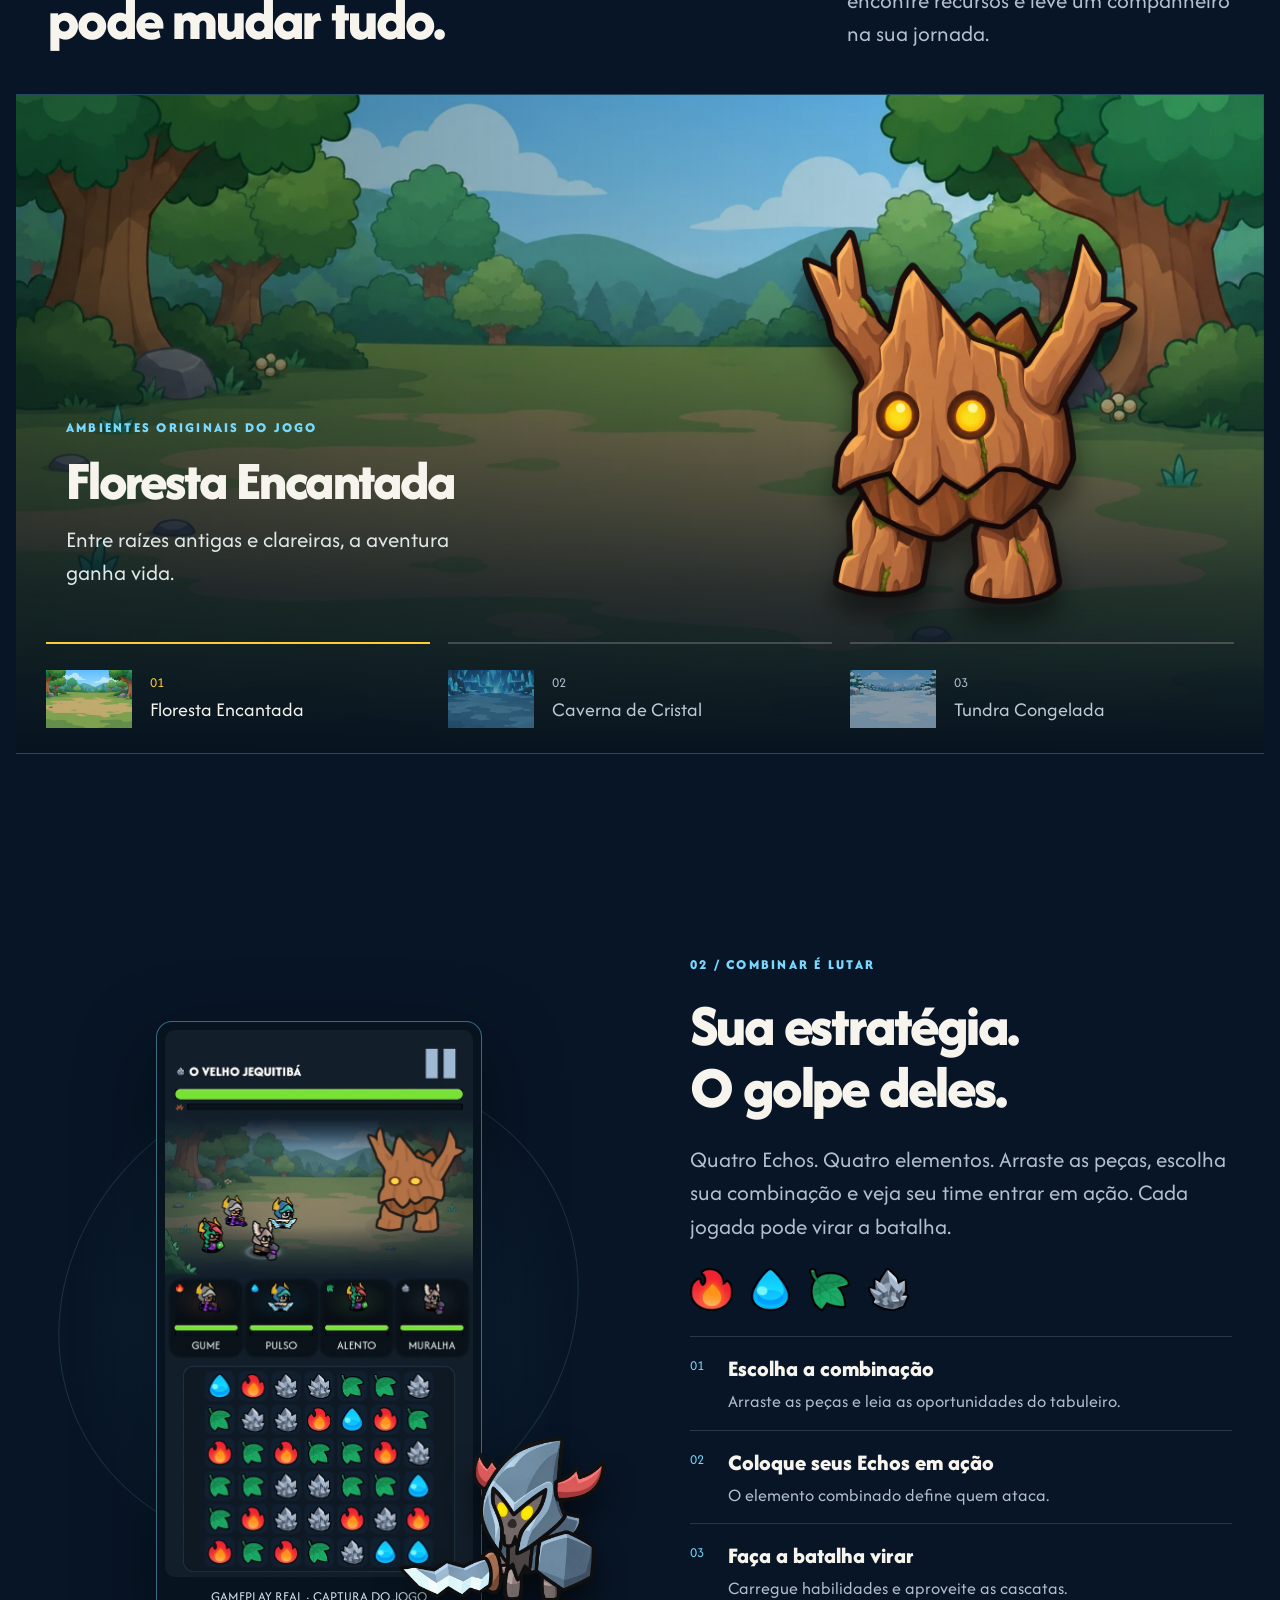
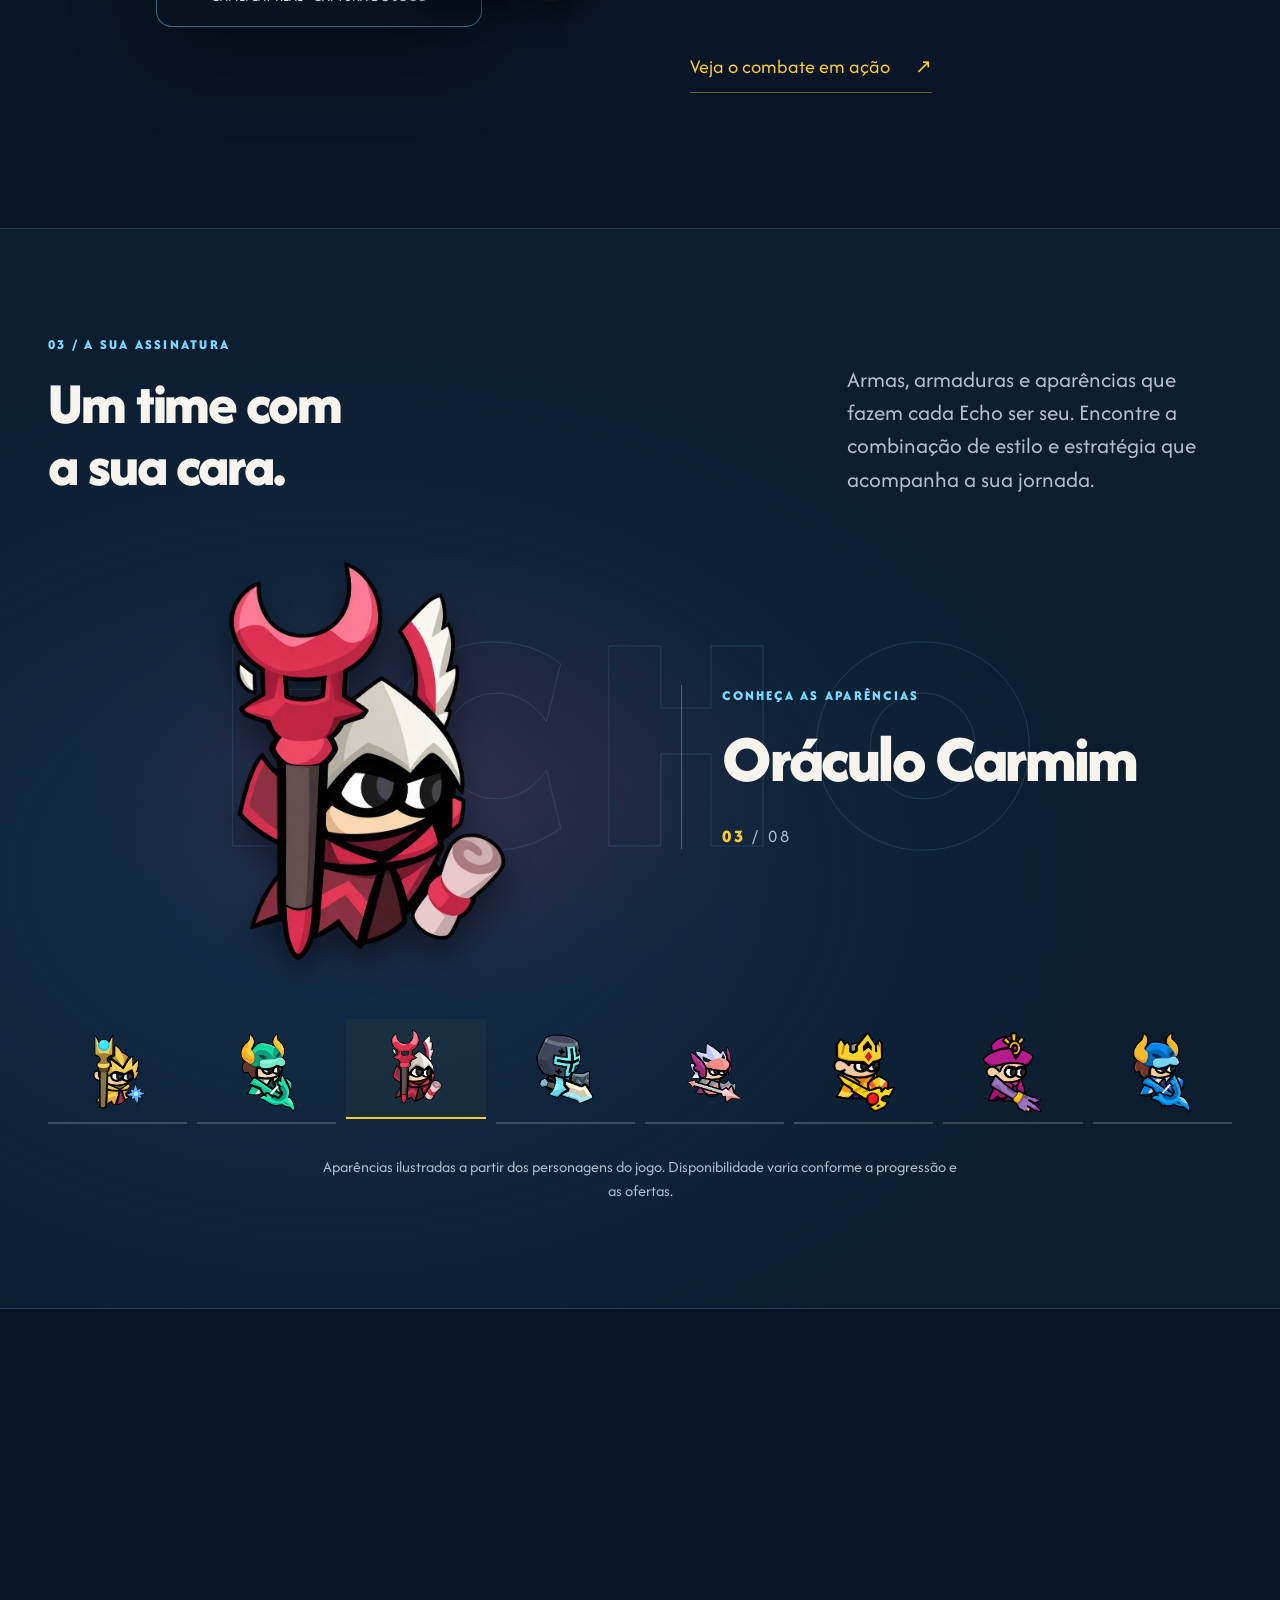
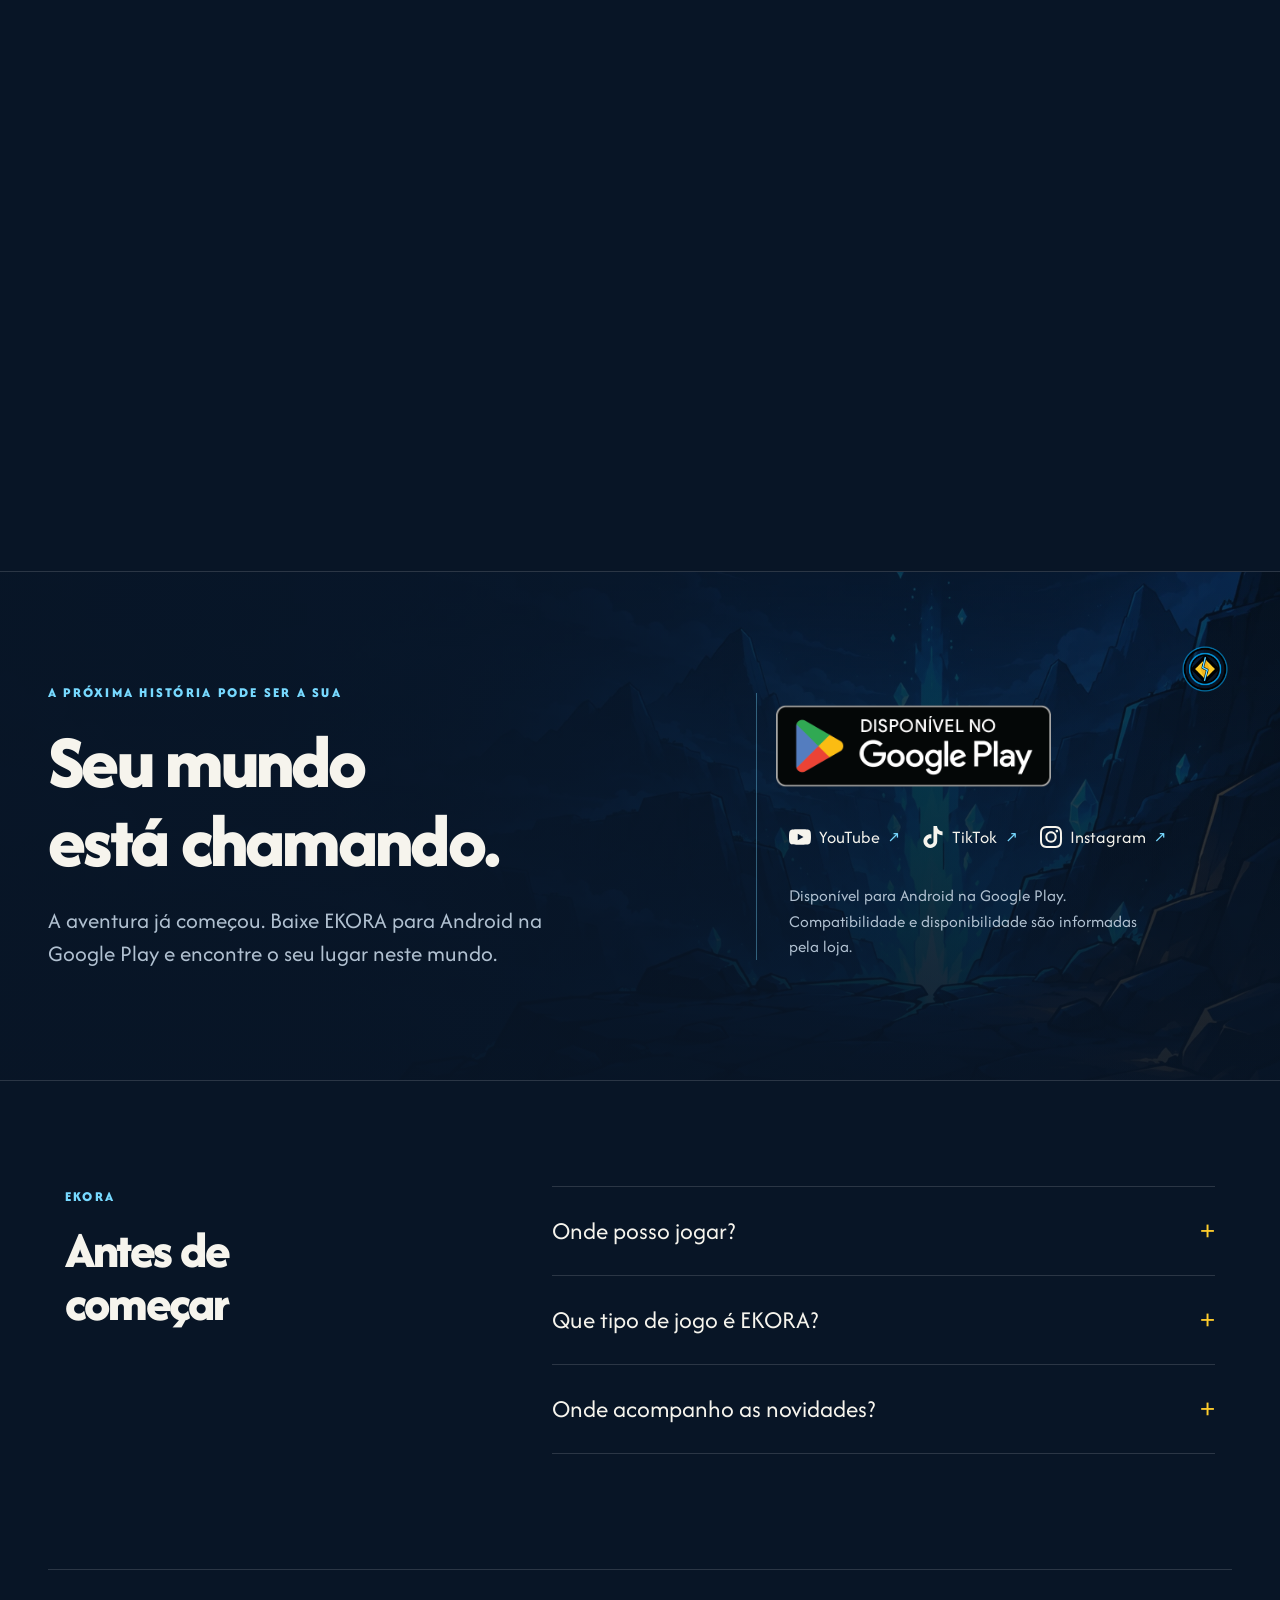
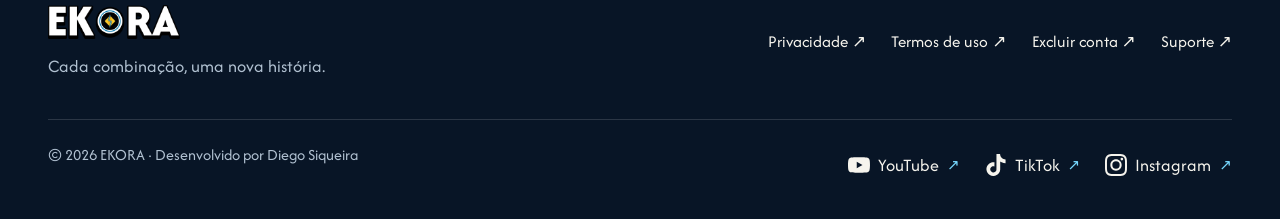
==== commit e5573238: "Improve camp screenshot with founder home and distinct avatars" ====
--- a/index.html
+++ b/index.html
@@ -67,7 +67,7 @@
       <div class="echo-showcase reveal"><div class="echo-aura"></div><div class="echo-ghost" aria-hidden="true">ECHO</div><img id="selected-echo" src="assets/oraculo_carmim.webp" alt="Oráculo Carmim" width="640" height="800" loading="lazy"><div class="echo-info"><p class="eyebrow">CONHEÇA AS APARÊNCIAS</p><h3 id="echo-name" aria-live="polite">Oráculo Carmim</h3><p class="echo-counter"><span id="echo-count">03</span> / 08</p></div><div class="echo-options" role="group" aria-label="CONHEÇA AS APARÊNCIAS"><button type="button" data-skin="arcano_solar" data-name="Arcano Solar" data-number="01" data-color="#ffc943" aria-label="Arcano Solar" aria-pressed="false"><img src="assets/arcano_solar.webp" width="90" height="90" alt="" loading="lazy"></button><button type="button" data-skin="dragao_esmeralda" data-name="Dragão Esmeralda" data-number="02" data-color="#28d5a0" aria-label="Dragão Esmeralda" aria-pressed="false"><img src="assets/dragao_esmeralda.webp" width="90" height="90" alt="" loading="lazy"></button><button type="button" data-skin="oraculo_carmim" data-name="Oráculo Carmim" data-number="03" data-color="#d64676" aria-label="Oráculo Carmim" aria-pressed="true"><img src="assets/oraculo_carmim.webp" width="90" height="90" alt="" loading="lazy"></button><button type="button" data-skin="eclipse_celeste" data-name="Eclipse Celeste" data-number="04" data-color="#64d8f3" aria-label="Eclipse Celeste" aria-pressed="false"><img src="assets/eclipse_celeste.webp" width="90" height="90" alt="" loading="lazy"></button><button type="button" data-skin="fenix_rose" data-name="Fênix Rosé" data-number="05" data-color="#de9cae" aria-label="Fênix Rosé" aria-pressed="false"><img src="assets/fenix_rose.webp" width="90" height="90" alt="" loading="lazy"></button><button type="button" data-skin="trono_de_ouro" data-name="Trono de Ouro" data-number="06" data-color="#ffcd2d" aria-label="Trono de Ouro" aria-pressed="false"><img src="assets/trono_de_ouro.webp" width="90" height="90" alt="" loading="lazy"></button><button type="button" data-skin="ametista" data-name="Ametista" data-number="07" data-color="#be44dc" aria-label="Ametista" aria-pressed="false"><img src="assets/ametista.webp" width="90" height="90" alt="" loading="lazy"></button><button type="button" data-skin="mare_profunda" data-name="Maré Profunda" data-number="08" data-color="#258edb" aria-label="Maré Profunda" aria-pressed="false"><img src="assets/mare_profunda.webp" width="90" height="90" alt="" loading="lazy"></button></div></div><p class="fine-print echo-note">Aparências ilustradas a partir dos personagens do jogo. Disponibilidade varia conforme a progressão e as ofertas.</p>
     </div></section>
     <section class="home-section section-space wrap" id="adventure"><div class="home-copy reveal"><p class="eyebrow">04 / MAIS QUE UMA AVENTURA</p><h2>Um mundo para explorar.
-Um lugar para pertencer.</h2><p>Construa seu acampamento, decore cada canto e receba visitas. Encontre outros jogadores, faça parte de uma guilda e encare novos desafios.</p><div class="home-features"><div><h3>Encontre sua guilda</h3><p>Compartilhe o Refúgio e participe da Guerra das Fendas.</p></div><div><h3>Leve companhia</h3><p>Pequenos companheiros para grandes descobertas.</p></div></div></div><figure class="camp-scene reveal"><img src="assets/camp-pt_BR.webp" width="960" height="960" alt="SEU ACAMPAMENTO, SUA HISTÓRIA" loading="lazy"><figcaption>SEU ACAMPAMENTO, SUA HISTÓRIA</figcaption><img class="camp-pet" src="assets/dragao.webp" width="240" height="240" alt="" loading="lazy"></figure></section>
+Um lugar para pertencer.</h2><p>Construa seu acampamento, decore cada canto e receba visitas. Encontre outros jogadores, faça parte de uma guilda e encare novos desafios.</p><div class="home-features"><div><h3>Encontre sua guilda</h3><p>Compartilhe o Refúgio e participe da Guerra das Fendas.</p></div><div><h3>Leve companhia</h3><p>Pequenos companheiros para grandes descobertas.</p></div></div></div><figure class="camp-scene reveal"><img src="assets/camp-pt_BR.webp?v=bef302b7ef14" width="1200" height="1200" alt="SEU ACAMPAMENTO, SUA HISTÓRIA" loading="lazy"><figcaption>SEU ACAMPAMENTO, SUA HISTÓRIA</figcaption><img class="camp-pet" src="assets/dragao.webp" width="240" height="240" alt="" loading="lazy"></figure></section>
     <section class="join" id="play"><img class="join-backdrop" src="assets/rift.webp" alt="" width="2560" height="1440" loading="lazy"><div class="join-shade"></div><div class="wrap join-content reveal"><img class="join-mark" src="assets/favicon.png" alt="" width="64" height="64" loading="lazy"><div class="join-copy"><p class="eyebrow">A PRÓXIMA HISTÓRIA PODE SER A SUA</p><h2>Seu mundo
 está chamando.</h2><p>A aventura já começou. Baixe EKORA para Android na Google Play e encontre o seu lugar neste mundo.</p></div><div class="join-actions"><div class="actions"><a class="store-badge" href="https://play.google.com/store/apps/details?id=com.ekora.game" target="_blank" rel="noopener noreferrer" aria-label="Baixar na Google Play · Google Play · abre em nova aba"><img src="assets/google-play-pt_BR.png" alt="Baixar na Google Play" width="646" height="250" loading="lazy"></a><nav class="social-links join-social" aria-label="Vídeos e novidades do jogo"><a href="https://www.youtube.com/@PlayEkora" target="_blank" rel="noopener noreferrer"><svg aria-hidden="true" focusable="false" width="22" height="22" fill="currentColor" role="img" viewBox="0 0 24 24" xmlns="http://www.w3.org/2000/svg"><path d="M23.498 6.186a3.016 3.016 0 0 0-2.122-2.136C19.505 3.545 12 3.545 12 3.545s-7.505 0-9.377.505A3.017 3.017 0 0 0 .502 6.186C0 8.07 0 12 0 12s0 3.93.502 5.814a3.016 3.016 0 0 0 2.122 2.136c1.871.505 9.376.505 9.376.505s7.505 0 9.377-.505a3.015 3.015 0 0 0 2.122-2.136C24 15.93 24 12 24 12s0-3.93-.502-5.814zM9.545 15.568V8.432L15.818 12l-6.273 3.568z"/></svg><span>YouTube</span><span aria-hidden="true">↗</span></a><a href="https://www.tiktok.com/@ekora159" target="_blank" rel="noopener noreferrer"><svg aria-hidden="true" focusable="false" width="22" height="22" fill="currentColor" role="img" viewBox="0 0 24 24" xmlns="http://www.w3.org/2000/svg"><path d="M12.525.02c1.31-.02 2.61-.01 3.91-.02.08 1.53.63 3.09 1.75 4.17 1.12 1.11 2.7 1.62 4.24 1.79v4.03c-1.44-.05-2.89-.35-4.2-.97-.57-.26-1.1-.59-1.62-.93-.01 2.92.01 5.84-.02 8.75-.08 1.4-.54 2.79-1.35 3.94-1.31 1.92-3.58 3.17-5.91 3.21-1.43.08-2.86-.31-4.08-1.03-2.02-1.19-3.44-3.37-3.65-5.71-.02-.5-.03-1-.01-1.49.18-1.9 1.12-3.72 2.58-4.96 1.66-1.44 3.98-2.13 6.15-1.72.02 1.48-.04 2.96-.04 4.44-.99-.32-2.15-.23-3.02.37-.63.41-1.11 1.04-1.36 1.75-.21.51-.15 1.07-.14 1.61.24 1.64 1.82 3.02 3.5 2.87 1.12-.01 2.19-.66 2.77-1.61.19-.33.4-.67.41-1.06.1-1.79.06-3.57.07-5.36.01-4.03-.01-8.05.02-12.07z"/></svg><span>TikTok</span><span aria-hidden="true">↗</span></a><a href="https://www.instagram.com/playekora/" target="_blank" rel="noopener noreferrer" aria-label="Perfil oficial no Instagram · abre em nova aba"><svg xmlns="http://www.w3.org/2000/svg" viewBox="0 0 24 24" width="22" height="22" fill="currentColor" aria-hidden="true" focusable="false"><path d="M7.0301.084c-1.2768.0602-2.1487.264-2.911.5634-.7888.3075-1.4575.72-2.1228 1.3877-.6652.6677-1.075 1.3368-1.3802 2.127-.2954.7638-.4956 1.6365-.552 2.914-.0564 1.2775-.0689 1.6882-.0626 4.947.0062 3.2586.0206 3.6671.0825 4.9473.061 1.2765.264 2.1482.5635 2.9107.308.7889.72 1.4573 1.388 2.1228.6679.6655 1.3365 1.0743 2.1285 1.38.7632.295 1.6361.4961 2.9134.552 1.2773.056 1.6884.069 4.9462.0627 3.2578-.0062 3.668-.0207 4.9478-.0814 1.28-.0607 2.147-.2652 2.9098-.5633.7889-.3086 1.4578-.72 2.1228-1.3881.665-.6682 1.0745-1.3378 1.3795-2.1284.2957-.7632.4966-1.636.552-2.9124.056-1.2809.0692-1.6898.063-4.948-.0063-3.2583-.021-3.6668-.0817-4.9465-.0607-1.2797-.264-2.1487-.5633-2.9117-.3084-.7889-.72-1.4568-1.3876-2.1228C21.2982 1.33 20.628.9208 19.8378.6165 19.074.321 18.2017.1197 16.9244.0645 15.6471.0093 15.236-.005 11.977.0014 8.718.0076 8.31.0215 7.0301.0839m.1402 21.6932c-1.17-.0509-1.8053-.2453-2.2287-.408-.5606-.216-.96-.4771-1.3819-.895-.422-.4178-.6811-.8186-.9-1.378-.1644-.4234-.3624-1.058-.4171-2.228-.0595-1.2645-.072-1.6442-.079-4.848-.007-3.2037.0053-3.583.0607-4.848.05-1.169.2456-1.805.408-2.2282.216-.5613.4762-.96.895-1.3816.4188-.4217.8184-.6814 1.3783-.9003.423-.1651 1.0575-.3614 2.227-.4171 1.2655-.06 1.6447-.072 4.848-.079 3.2033-.007 3.5835.005 4.8495.0608 1.169.0508 1.8053.2445 2.228.408.5608.216.96.4754 1.3816.895.4217.4194.6816.8176.9005 1.3787.1653.4217.3617 1.056.4169 2.2263.0602 1.2655.0739 1.645.0796 4.848.0058 3.203-.0055 3.5834-.061 4.848-.051 1.17-.245 1.8055-.408 2.2294-.216.5604-.4763.96-.8954 1.3814-.419.4215-.8181.6811-1.3783.9-.4224.1649-1.0577.3617-2.2262.4174-1.2656.0595-1.6448.072-4.8493.079-3.2045.007-3.5825-.006-4.848-.0608M16.953 5.5864A1.44 1.44 0 1 0 18.39 4.144a1.44 1.44 0 0 0-1.437 1.4424M5.8385 12.012c.0067 3.4032 2.7706 6.1557 6.173 6.1493 3.4026-.0065 6.157-2.7701 6.1506-6.1733-.0065-3.4032-2.771-6.1565-6.174-6.1498-3.403.0067-6.156 2.771-6.1496 6.1738M8 12.0077a4 4 0 1 1 4.008 3.9921A3.9996 3.9996 0 0 1 8 12.0077"/></svg><span>Instagram</span><span aria-hidden="true">↗</span></a></nav></div><p class="fine-print availability">Disponível para Android na Google Play. Compatibilidade e disponibilidade são informadas pela loja.</p></div></div></section>
     <section class="faq wrap section-space reveal"><p class="eyebrow">EKORA</p><h2>Antes de começar</h2><details><summary>Onde posso jogar?</summary><p>EKORA está disponível para Android na Google Play. Abra a loja para conferir a compatibilidade com seu aparelho e a disponibilidade na sua região. Este site pode ser acessado pelo celular e pelo computador.</p></details><details><summary>Que tipo de jogo é EKORA?</summary><p>Um RPG que combina exploração, batalhas táticas de combinar 3, personalização de Echos, companheiros e um acampamento próprio, além de encontros online e guildas.</p></details><details><summary>Onde acompanho as novidades?</summary><p>No YouTube @PlayEkora, no TikTok @ekora159 e no Instagram @playekora. Veja trailers, cenas do jogo e novidades da aventura pelos links oficiais desta página.</p></details></section>
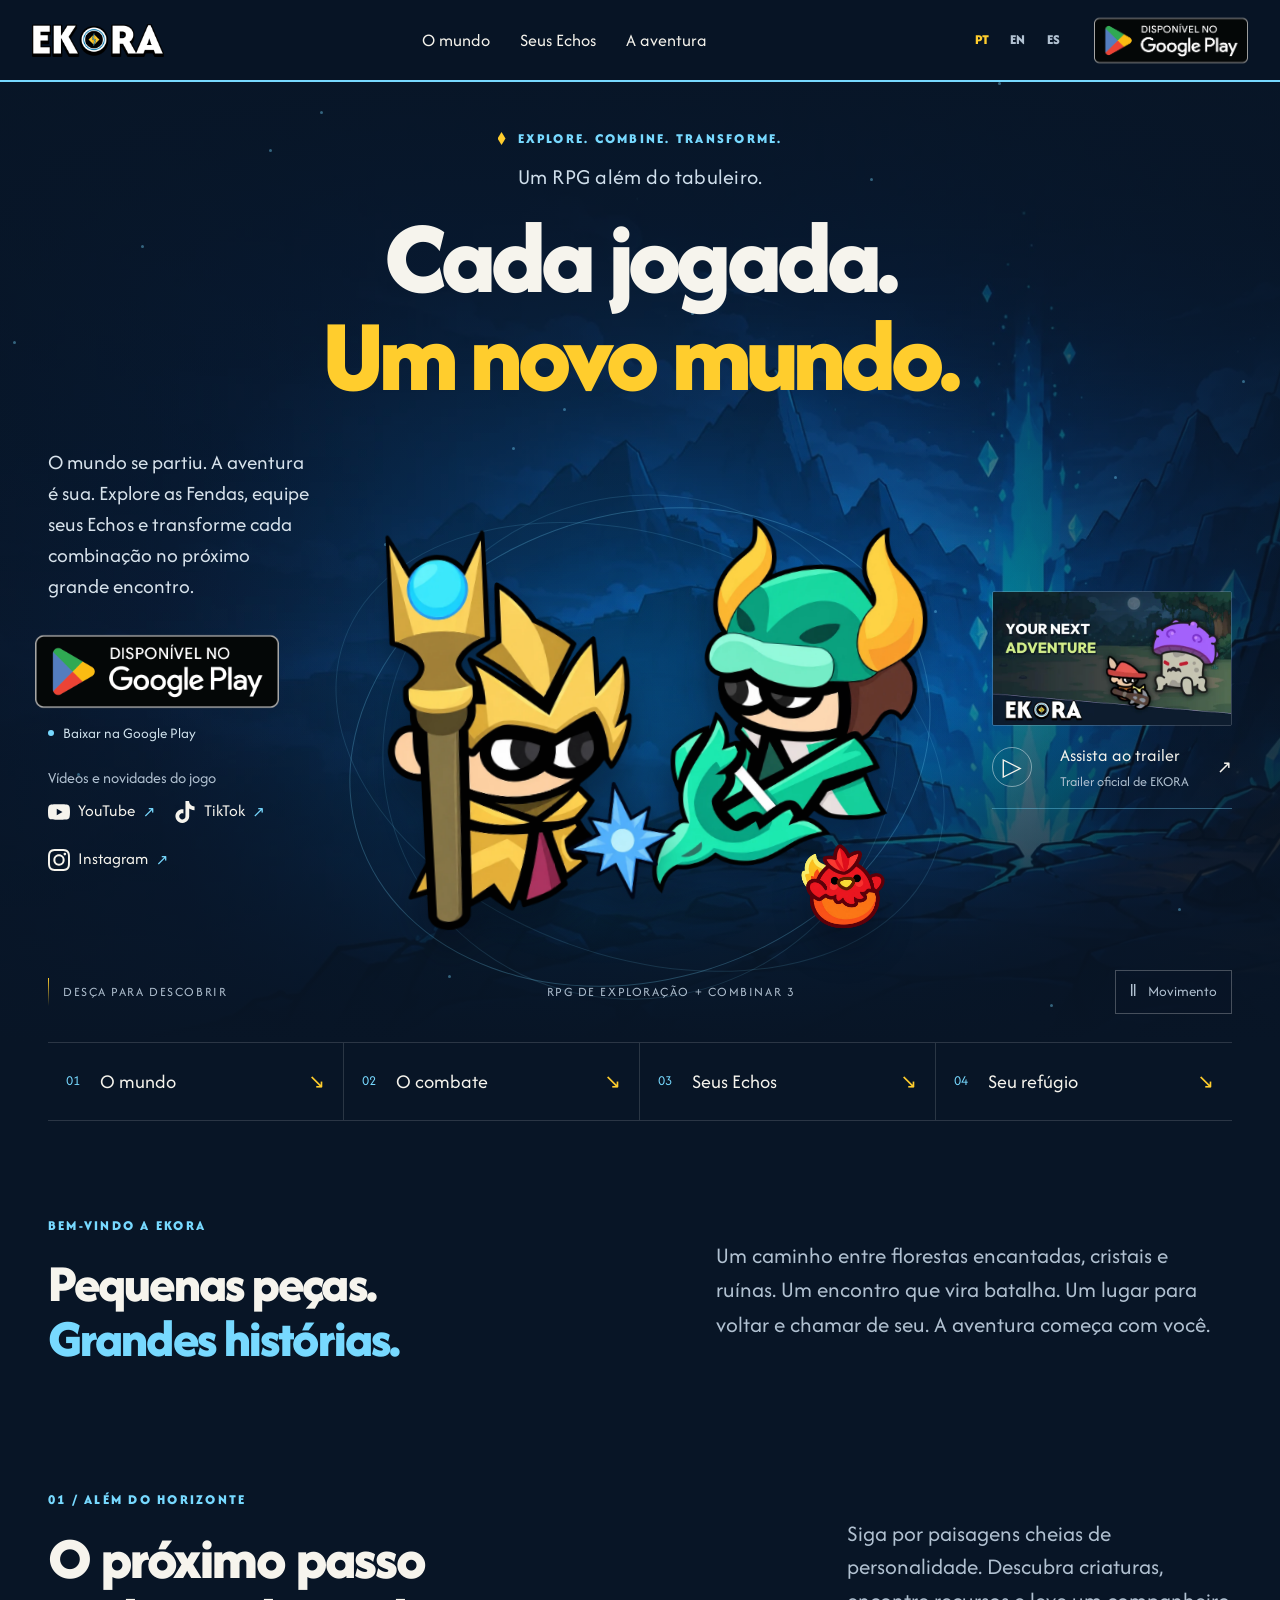
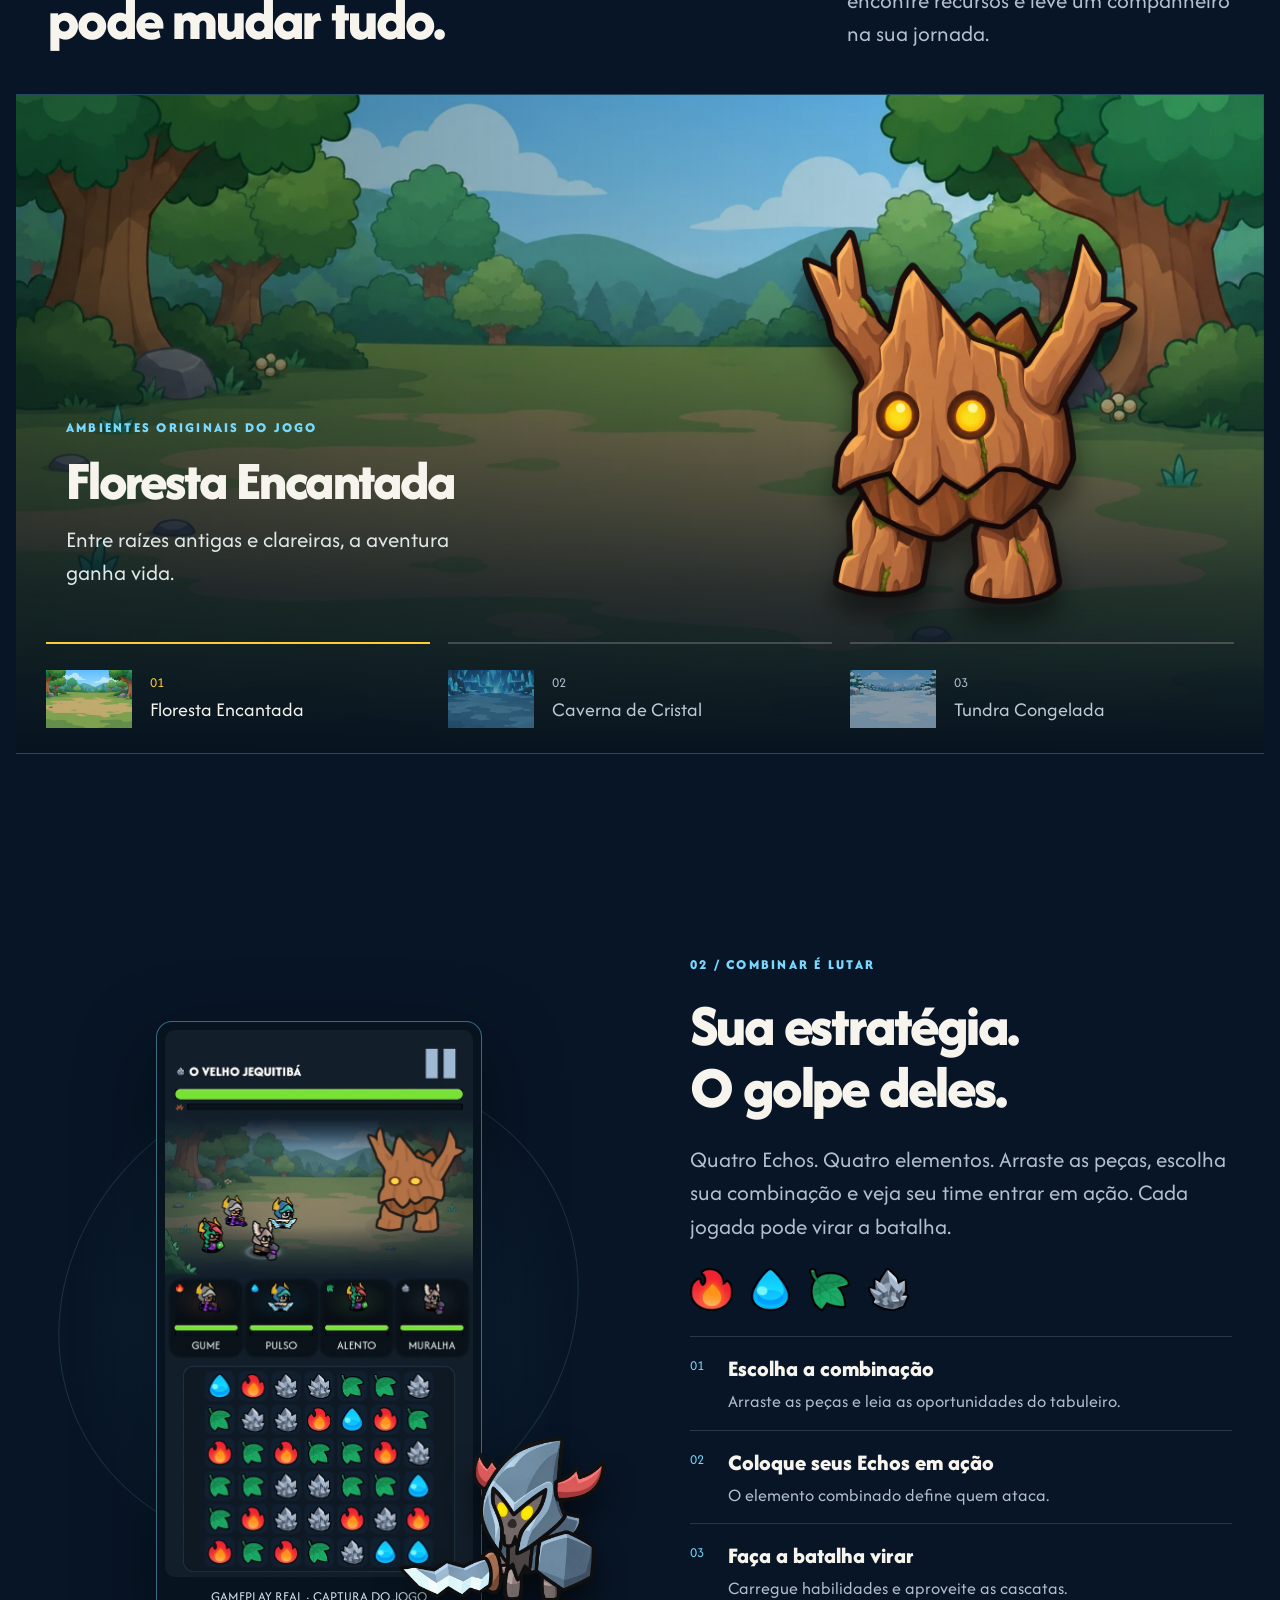
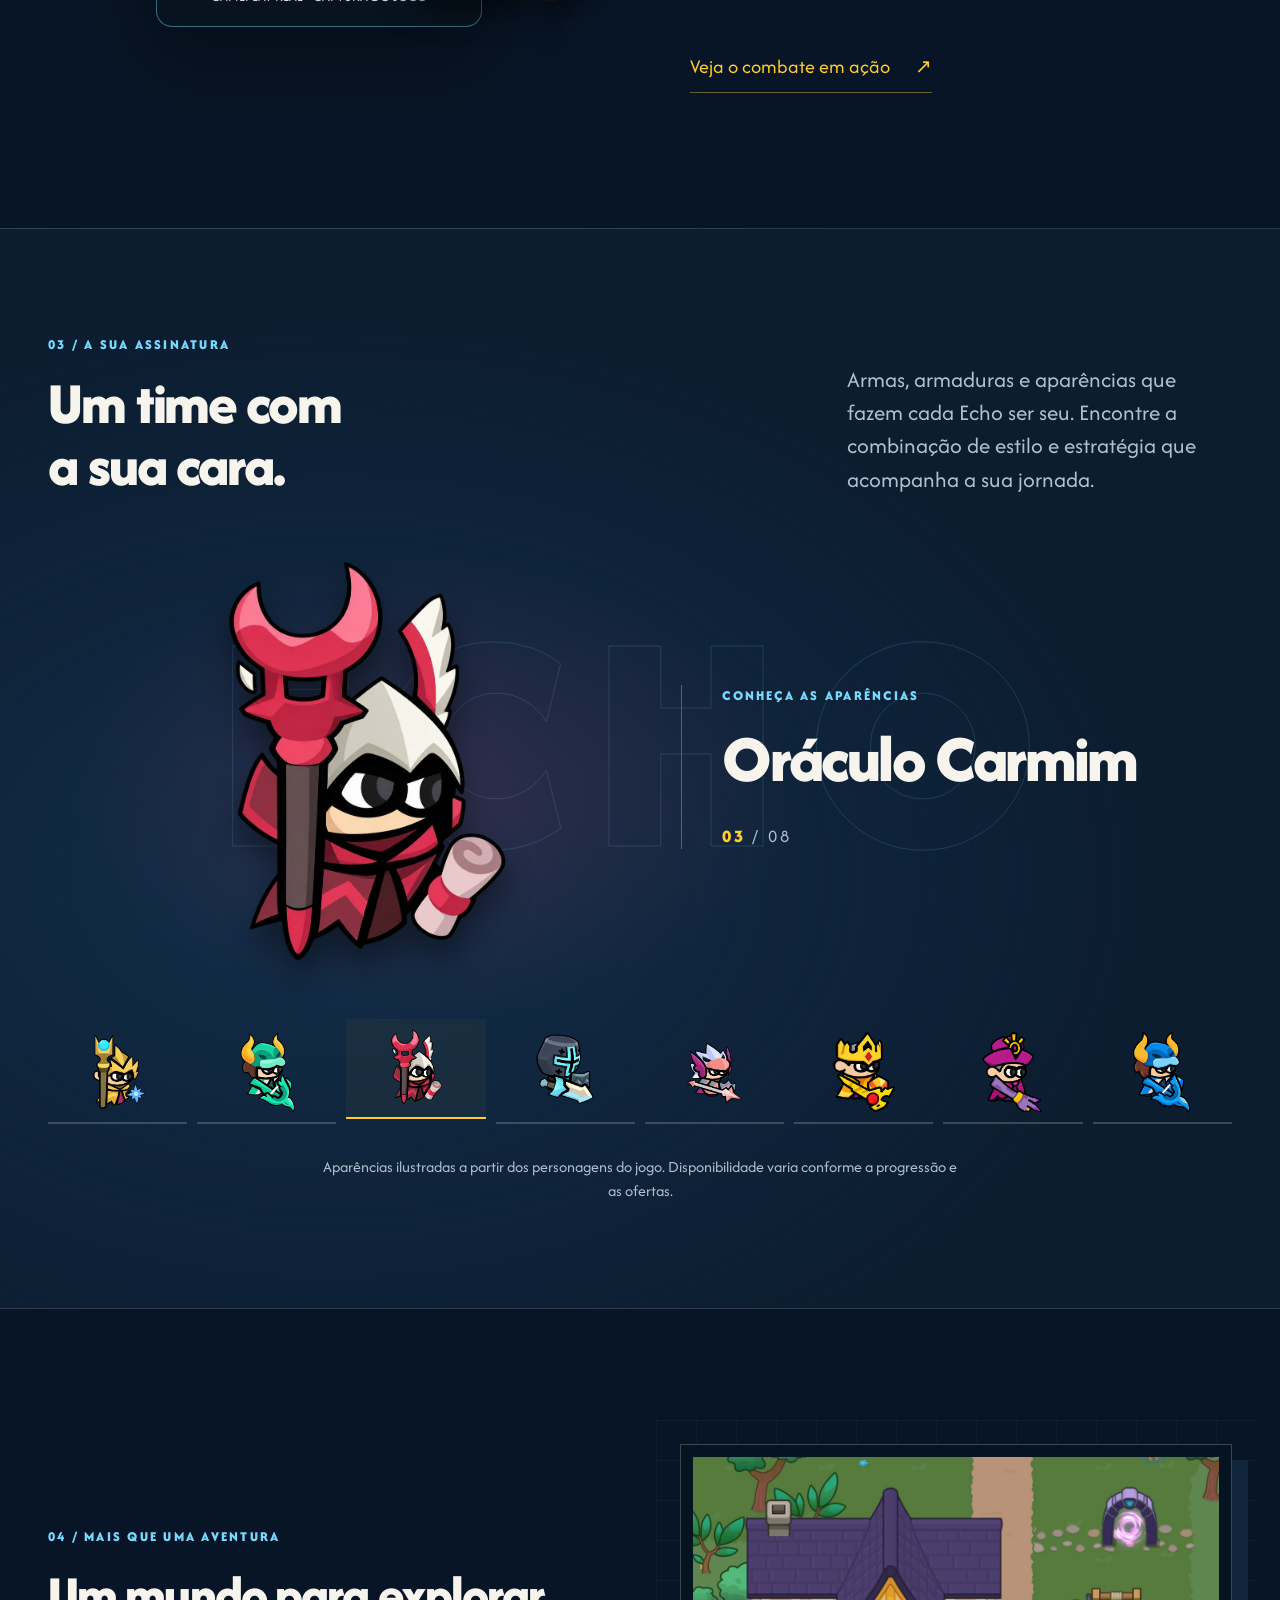
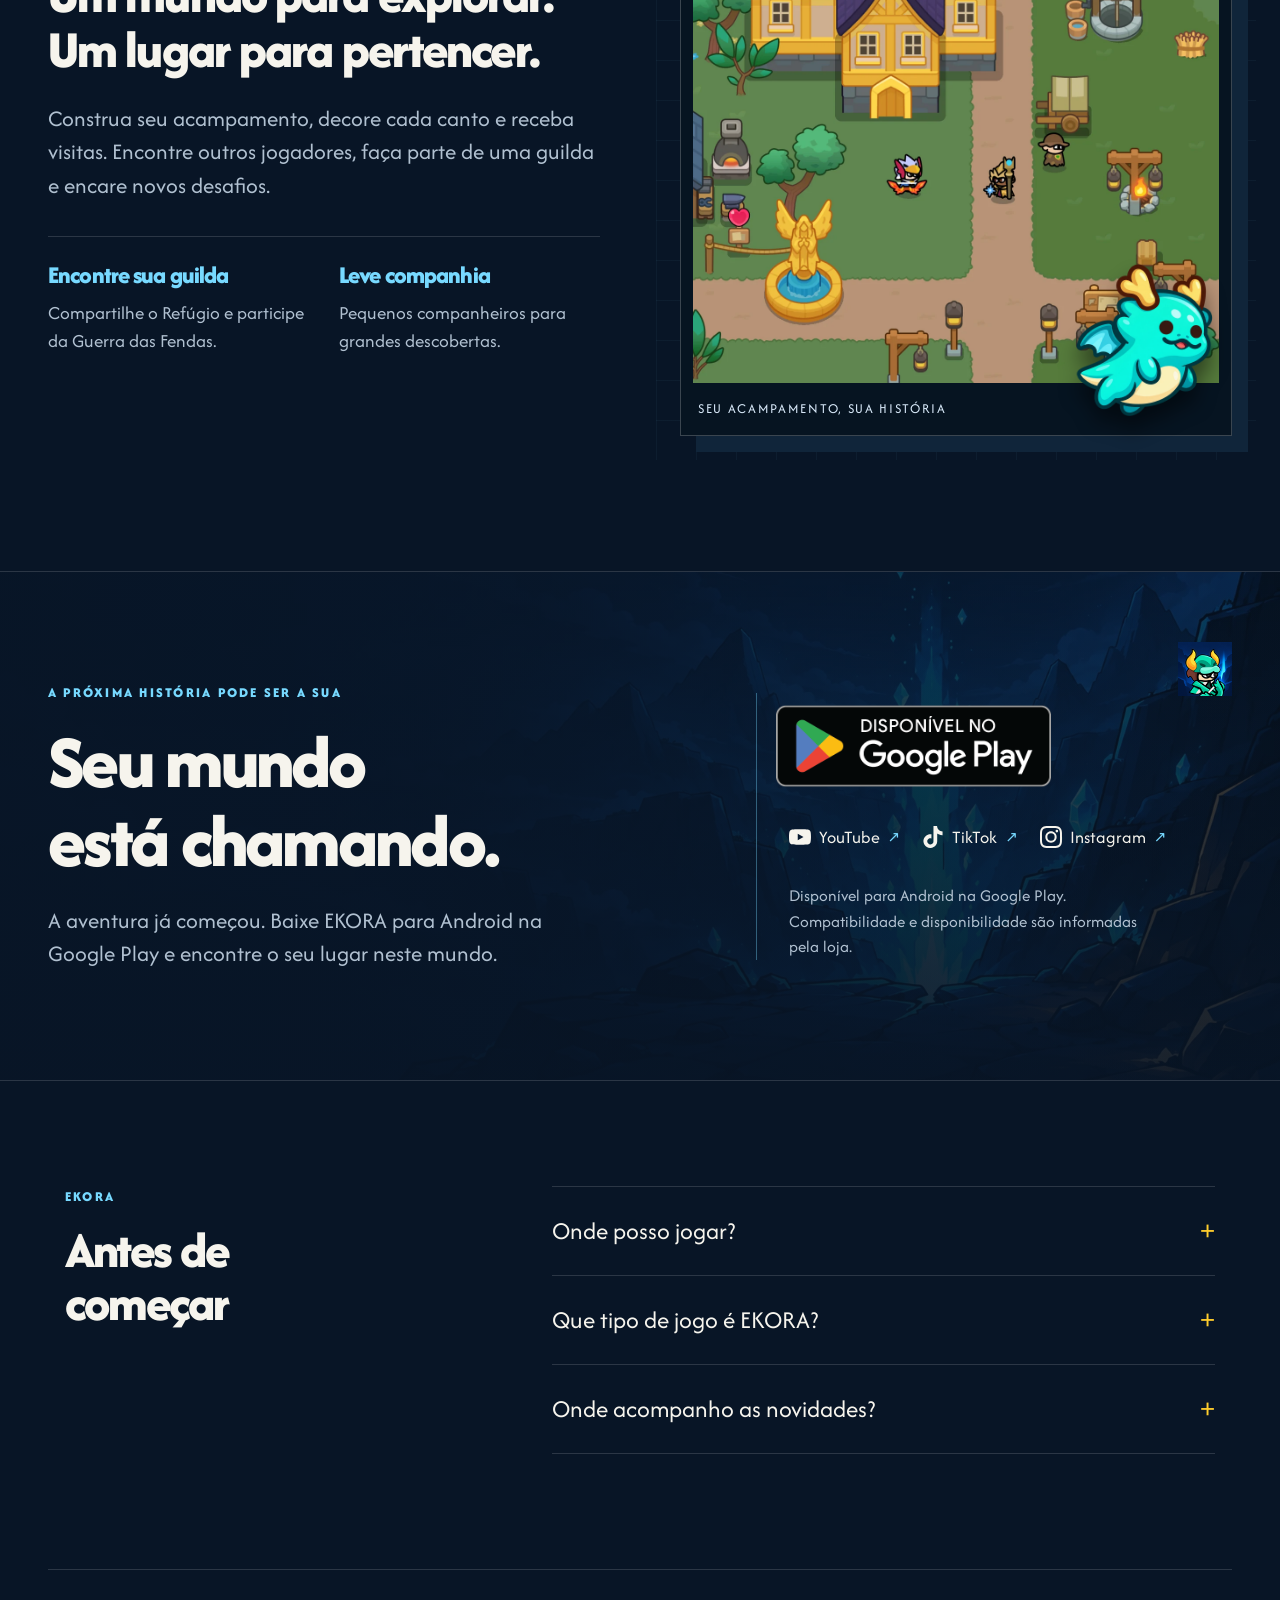
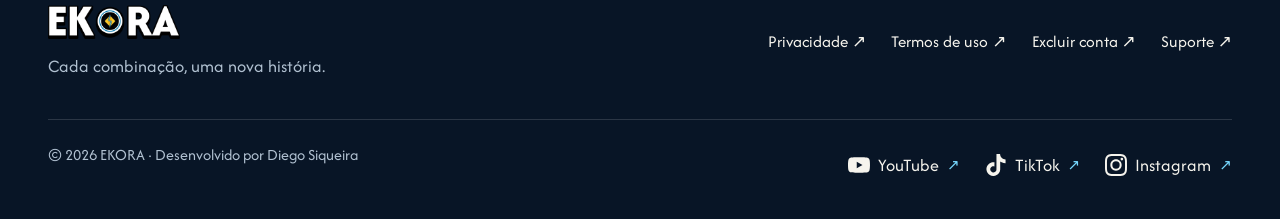
==== commit 99fe4858: "Aplica Eco e Fenda na chamada do jogo e preserva a marca Studio" ====
--- a/index.html
+++ b/index.html
@@ -68,7 +68,7 @@
     </div></section>
     <section class="home-section section-space wrap" id="adventure"><div class="home-copy reveal"><p class="eyebrow">04 / MAIS QUE UMA AVENTURA</p><h2>Um mundo para explorar.
 Um lugar para pertencer.</h2><p>Construa seu acampamento, decore cada canto e receba visitas. Encontre outros jogadores, faça parte de uma guilda e encare novos desafios.</p><div class="home-features"><div><h3>Encontre sua guilda</h3><p>Compartilhe o Refúgio e participe da Guerra das Fendas.</p></div><div><h3>Leve companhia</h3><p>Pequenos companheiros para grandes descobertas.</p></div></div></div><figure class="camp-scene reveal"><img src="assets/camp-pt_BR.webp?v=bef302b7ef14" width="1200" height="1200" alt="SEU ACAMPAMENTO, SUA HISTÓRIA" loading="lazy"><figcaption>SEU ACAMPAMENTO, SUA HISTÓRIA</figcaption><img class="camp-pet" src="assets/dragao.webp" width="240" height="240" alt="" loading="lazy"></figure></section>
-    <section class="join" id="play"><img class="join-backdrop" src="assets/rift.webp" alt="" width="2560" height="1440" loading="lazy"><div class="join-shade"></div><div class="wrap join-content reveal"><img class="join-mark" src="assets/favicon.png" alt="" width="64" height="64" loading="lazy"><div class="join-copy"><p class="eyebrow">A PRÓXIMA HISTÓRIA PODE SER A SUA</p><h2>Seu mundo
+    <section class="join" id="play"><img class="join-backdrop" src="assets/rift.webp" alt="" width="2560" height="1440" loading="lazy"><div class="join-shade"></div><div class="wrap join-content reveal"><img class="join-mark" src="assets/game-icon.png?v=8affc219e2a6" alt="" width="64" height="64" loading="lazy"><div class="join-copy"><p class="eyebrow">A PRÓXIMA HISTÓRIA PODE SER A SUA</p><h2>Seu mundo
 está chamando.</h2><p>A aventura já começou. Baixe EKORA para Android na Google Play e encontre o seu lugar neste mundo.</p></div><div class="join-actions"><div class="actions"><a class="store-badge" href="https://play.google.com/store/apps/details?id=com.ekora.game" target="_blank" rel="noopener noreferrer" aria-label="Baixar na Google Play · Google Play · abre em nova aba"><img src="assets/google-play-pt_BR.png" alt="Baixar na Google Play" width="646" height="250" loading="lazy"></a><nav class="social-links join-social" aria-label="Vídeos e novidades do jogo"><a href="https://www.youtube.com/@PlayEkora" target="_blank" rel="noopener noreferrer"><svg aria-hidden="true" focusable="false" width="22" height="22" fill="currentColor" role="img" viewBox="0 0 24 24" xmlns="http://www.w3.org/2000/svg"><path d="M23.498 6.186a3.016 3.016 0 0 0-2.122-2.136C19.505 3.545 12 3.545 12 3.545s-7.505 0-9.377.505A3.017 3.017 0 0 0 .502 6.186C0 8.07 0 12 0 12s0 3.93.502 5.814a3.016 3.016 0 0 0 2.122 2.136c1.871.505 9.376.505 9.376.505s7.505 0 9.377-.505a3.015 3.015 0 0 0 2.122-2.136C24 15.93 24 12 24 12s0-3.93-.502-5.814zM9.545 15.568V8.432L15.818 12l-6.273 3.568z"/></svg><span>YouTube</span><span aria-hidden="true">↗</span></a><a href="https://www.tiktok.com/@ekora159" target="_blank" rel="noopener noreferrer"><svg aria-hidden="true" focusable="false" width="22" height="22" fill="currentColor" role="img" viewBox="0 0 24 24" xmlns="http://www.w3.org/2000/svg"><path d="M12.525.02c1.31-.02 2.61-.01 3.91-.02.08 1.53.63 3.09 1.75 4.17 1.12 1.11 2.7 1.62 4.24 1.79v4.03c-1.44-.05-2.89-.35-4.2-.97-.57-.26-1.1-.59-1.62-.93-.01 2.92.01 5.84-.02 8.75-.08 1.4-.54 2.79-1.35 3.94-1.31 1.92-3.58 3.17-5.91 3.21-1.43.08-2.86-.31-4.08-1.03-2.02-1.19-3.44-3.37-3.65-5.71-.02-.5-.03-1-.01-1.49.18-1.9 1.12-3.72 2.58-4.96 1.66-1.44 3.98-2.13 6.15-1.72.02 1.48-.04 2.96-.04 4.44-.99-.32-2.15-.23-3.02.37-.63.41-1.11 1.04-1.36 1.75-.21.51-.15 1.07-.14 1.61.24 1.64 1.82 3.02 3.5 2.87 1.12-.01 2.19-.66 2.77-1.61.19-.33.4-.67.41-1.06.1-1.79.06-3.57.07-5.36.01-4.03-.01-8.05.02-12.07z"/></svg><span>TikTok</span><span aria-hidden="true">↗</span></a><a href="https://www.instagram.com/playekora/" target="_blank" rel="noopener noreferrer" aria-label="Perfil oficial no Instagram · abre em nova aba"><svg xmlns="http://www.w3.org/2000/svg" viewBox="0 0 24 24" width="22" height="22" fill="currentColor" aria-hidden="true" focusable="false"><path d="M7.0301.084c-1.2768.0602-2.1487.264-2.911.5634-.7888.3075-1.4575.72-2.1228 1.3877-.6652.6677-1.075 1.3368-1.3802 2.127-.2954.7638-.4956 1.6365-.552 2.914-.0564 1.2775-.0689 1.6882-.0626 4.947.0062 3.2586.0206 3.6671.0825 4.9473.061 1.2765.264 2.1482.5635 2.9107.308.7889.72 1.4573 1.388 2.1228.6679.6655 1.3365 1.0743 2.1285 1.38.7632.295 1.6361.4961 2.9134.552 1.2773.056 1.6884.069 4.9462.0627 3.2578-.0062 3.668-.0207 4.9478-.0814 1.28-.0607 2.147-.2652 2.9098-.5633.7889-.3086 1.4578-.72 2.1228-1.3881.665-.6682 1.0745-1.3378 1.3795-2.1284.2957-.7632.4966-1.636.552-2.9124.056-1.2809.0692-1.6898.063-4.948-.0063-3.2583-.021-3.6668-.0817-4.9465-.0607-1.2797-.264-2.1487-.5633-2.9117-.3084-.7889-.72-1.4568-1.3876-2.1228C21.2982 1.33 20.628.9208 19.8378.6165 19.074.321 18.2017.1197 16.9244.0645 15.6471.0093 15.236-.005 11.977.0014 8.718.0076 8.31.0215 7.0301.0839m.1402 21.6932c-1.17-.0509-1.8053-.2453-2.2287-.408-.5606-.216-.96-.4771-1.3819-.895-.422-.4178-.6811-.8186-.9-1.378-.1644-.4234-.3624-1.058-.4171-2.228-.0595-1.2645-.072-1.6442-.079-4.848-.007-3.2037.0053-3.583.0607-4.848.05-1.169.2456-1.805.408-2.2282.216-.5613.4762-.96.895-1.3816.4188-.4217.8184-.6814 1.3783-.9003.423-.1651 1.0575-.3614 2.227-.4171 1.2655-.06 1.6447-.072 4.848-.079 3.2033-.007 3.5835.005 4.8495.0608 1.169.0508 1.8053.2445 2.228.408.5608.216.96.4754 1.3816.895.4217.4194.6816.8176.9005 1.3787.1653.4217.3617 1.056.4169 2.2263.0602 1.2655.0739 1.645.0796 4.848.0058 3.203-.0055 3.5834-.061 4.848-.051 1.17-.245 1.8055-.408 2.2294-.216.5604-.4763.96-.8954 1.3814-.419.4215-.8181.6811-1.3783.9-.4224.1649-1.0577.3617-2.2262.4174-1.2656.0595-1.6448.072-4.8493.079-3.2045.007-3.5825-.006-4.848-.0608M16.953 5.5864A1.44 1.44 0 1 0 18.39 4.144a1.44 1.44 0 0 0-1.437 1.4424M5.8385 12.012c.0067 3.4032 2.7706 6.1557 6.173 6.1493 3.4026-.0065 6.157-2.7701 6.1506-6.1733-.0065-3.4032-2.771-6.1565-6.174-6.1498-3.403.0067-6.156 2.771-6.1496 6.1738M8 12.0077a4 4 0 1 1 4.008 3.9921A3.9996 3.9996 0 0 1 8 12.0077"/></svg><span>Instagram</span><span aria-hidden="true">↗</span></a></nav></div><p class="fine-print availability">Disponível para Android na Google Play. Compatibilidade e disponibilidade são informadas pela loja.</p></div></div></section>
     <section class="faq wrap section-space reveal"><p class="eyebrow">EKORA</p><h2>Antes de começar</h2><details><summary>Onde posso jogar?</summary><p>EKORA está disponível para Android na Google Play. Abra a loja para conferir a compatibilidade com seu aparelho e a disponibilidade na sua região. Este site pode ser acessado pelo celular e pelo computador.</p></details><details><summary>Que tipo de jogo é EKORA?</summary><p>Um RPG que combina exploração, batalhas táticas de combinar 3, personalização de Echos, companheiros e um acampamento próprio, além de encontros online e guildas.</p></details><details><summary>Onde acompanho as novidades?</summary><p>No YouTube @PlayEkora, no TikTok @ekora159 e no Instagram @playekora. Veja trailers, cenas do jogo e novidades da aventura pelos links oficiais desta página.</p></details></section>
   </main>
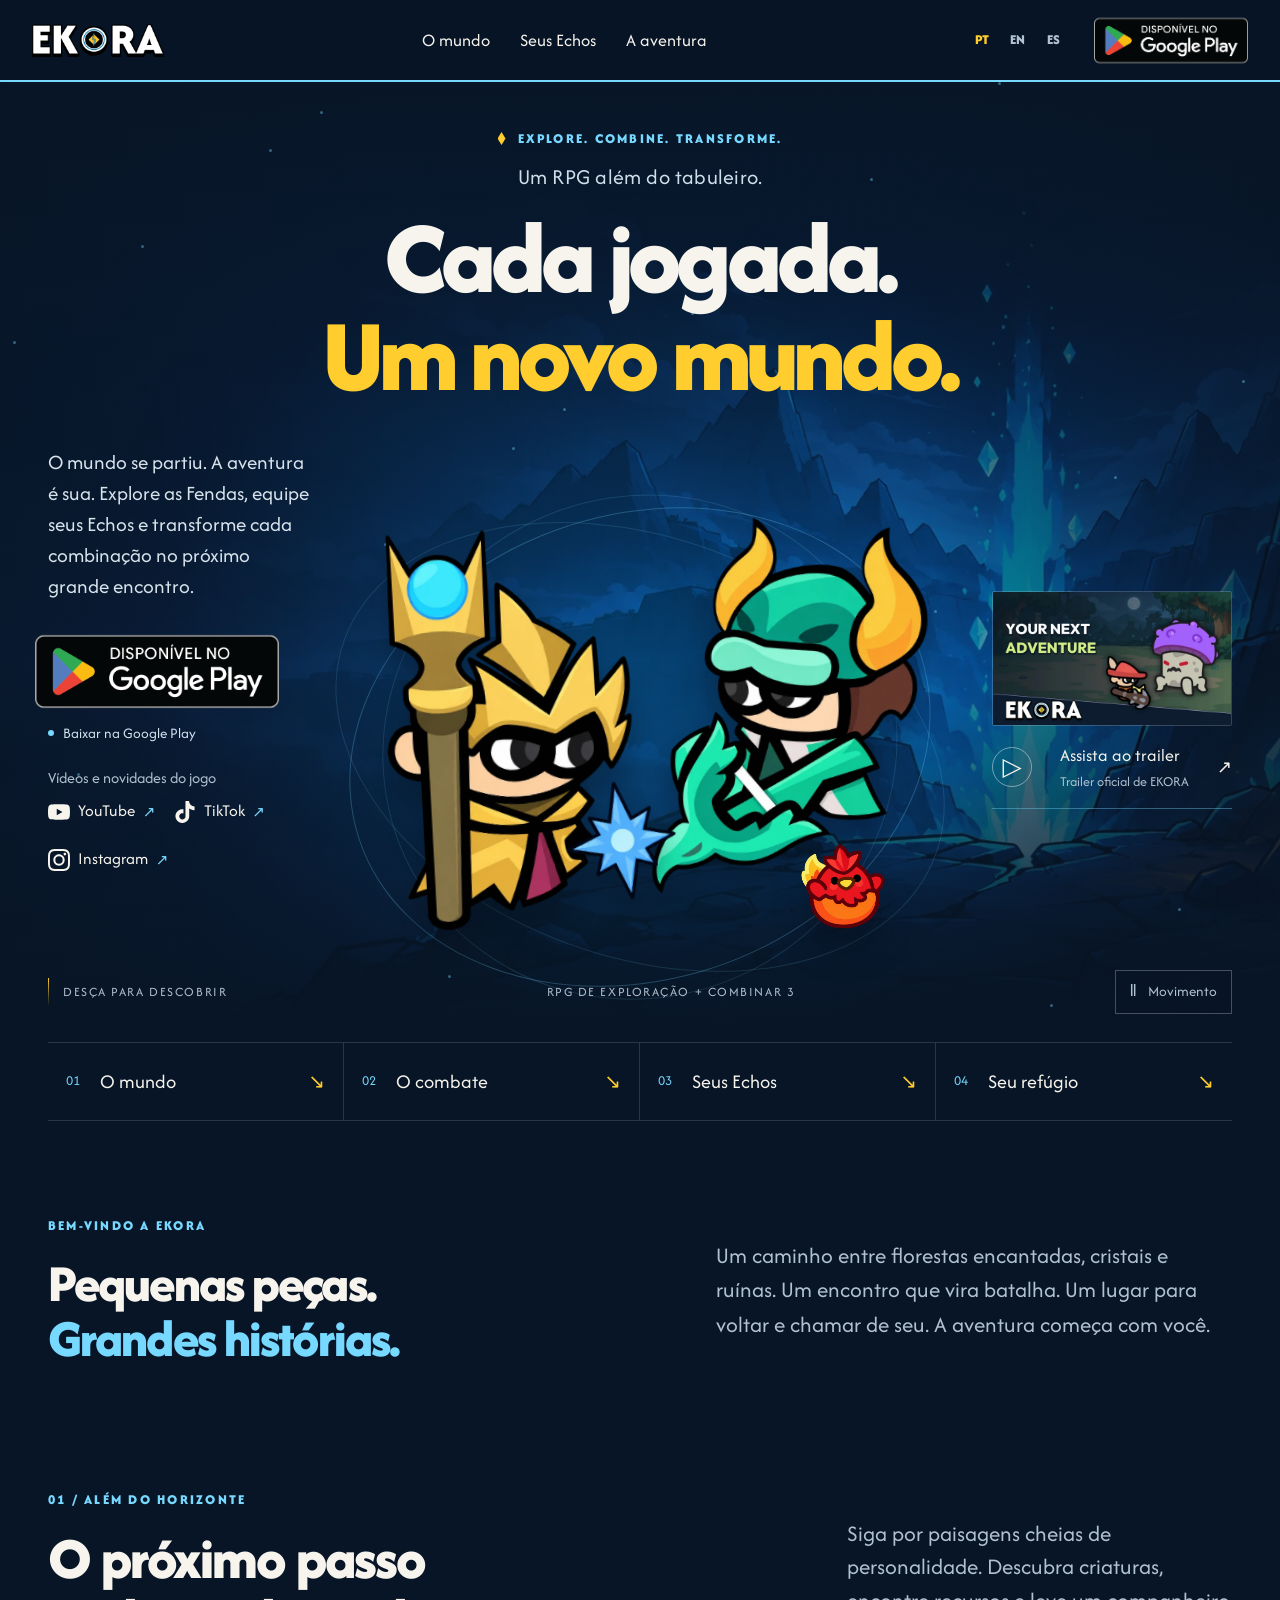
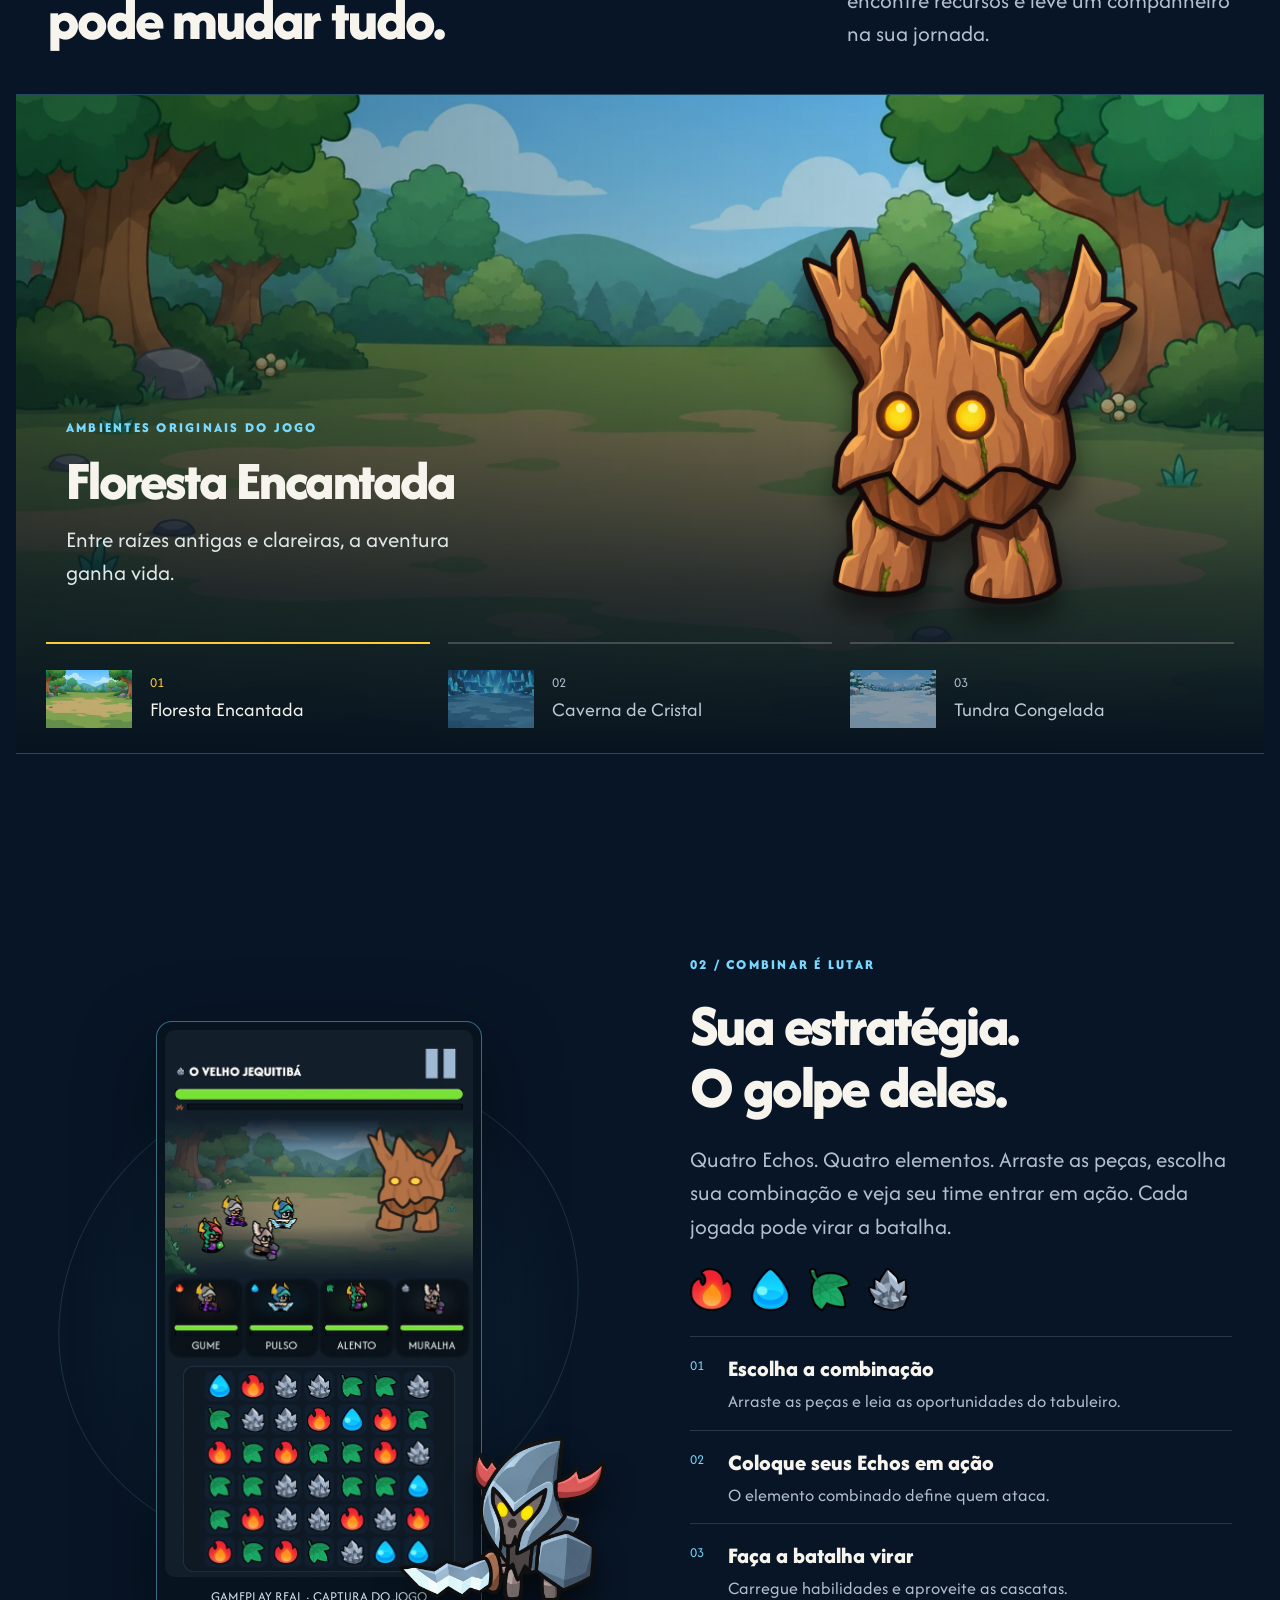
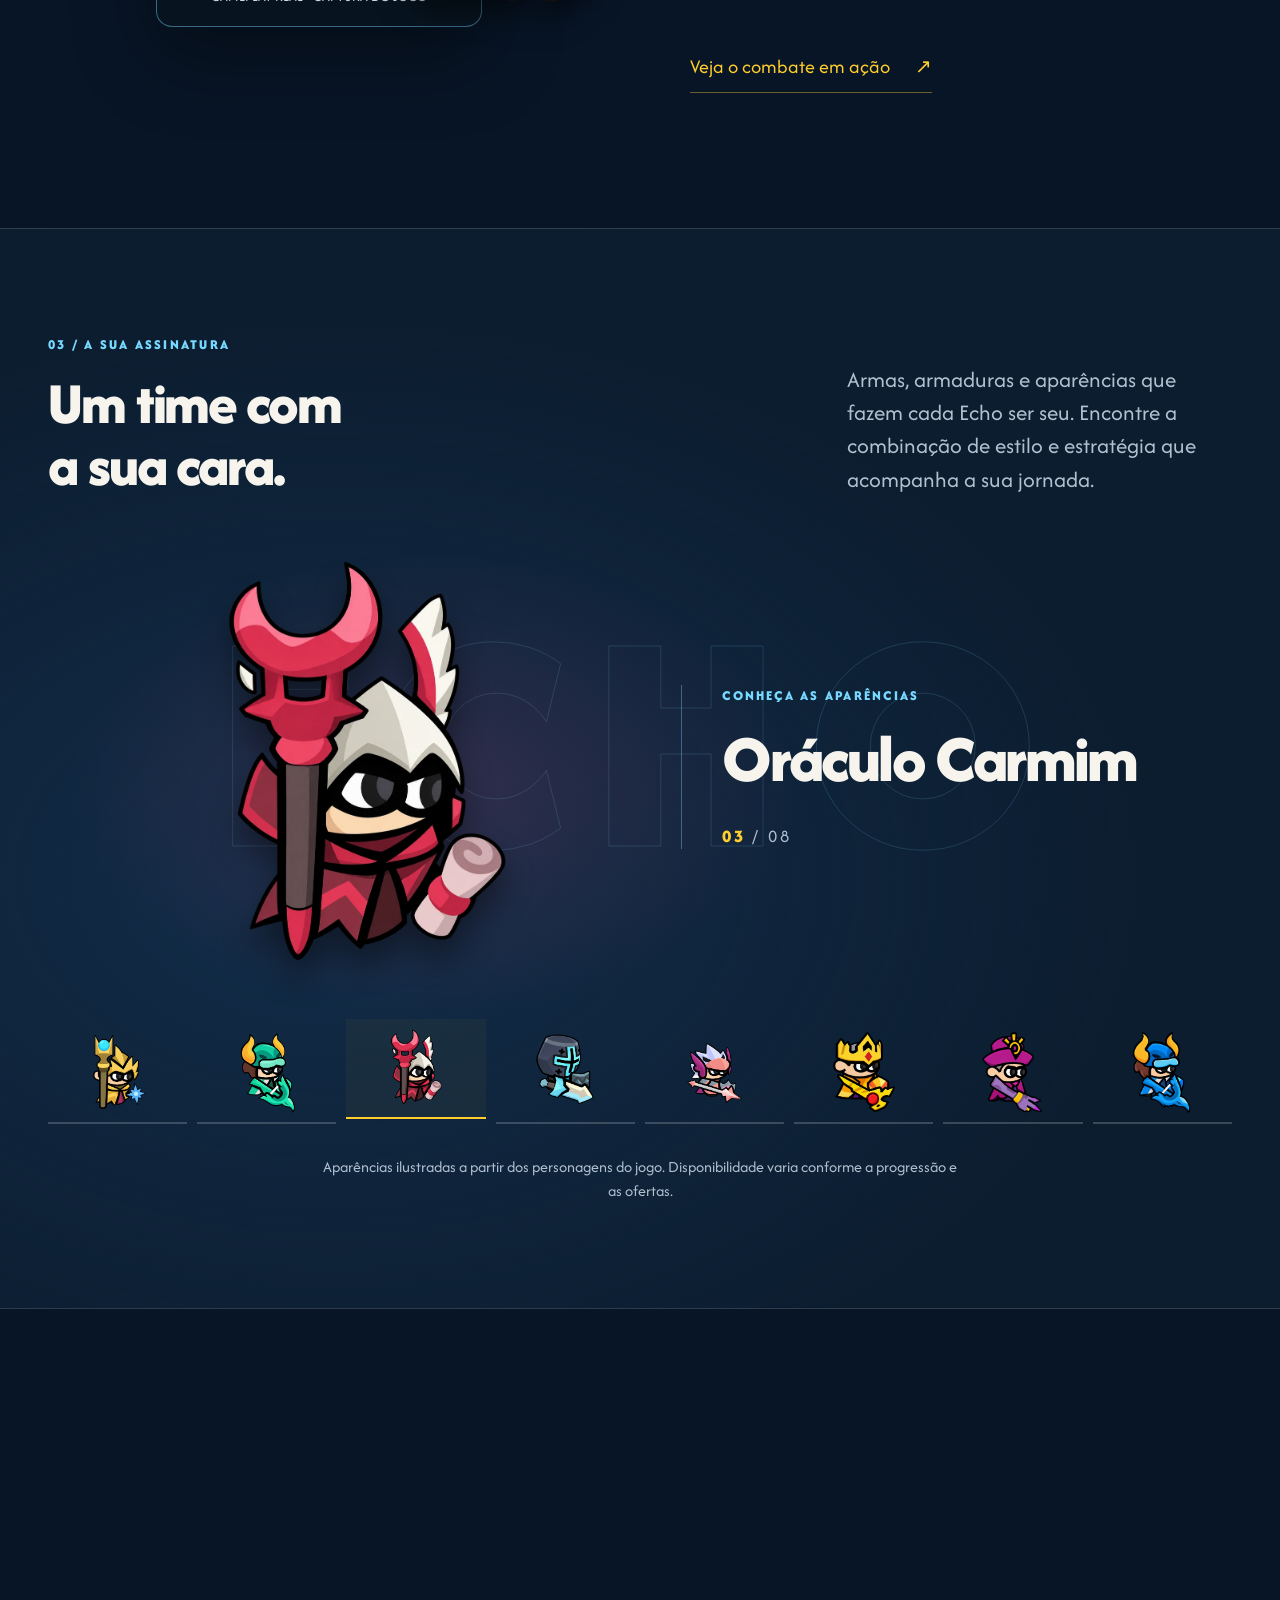
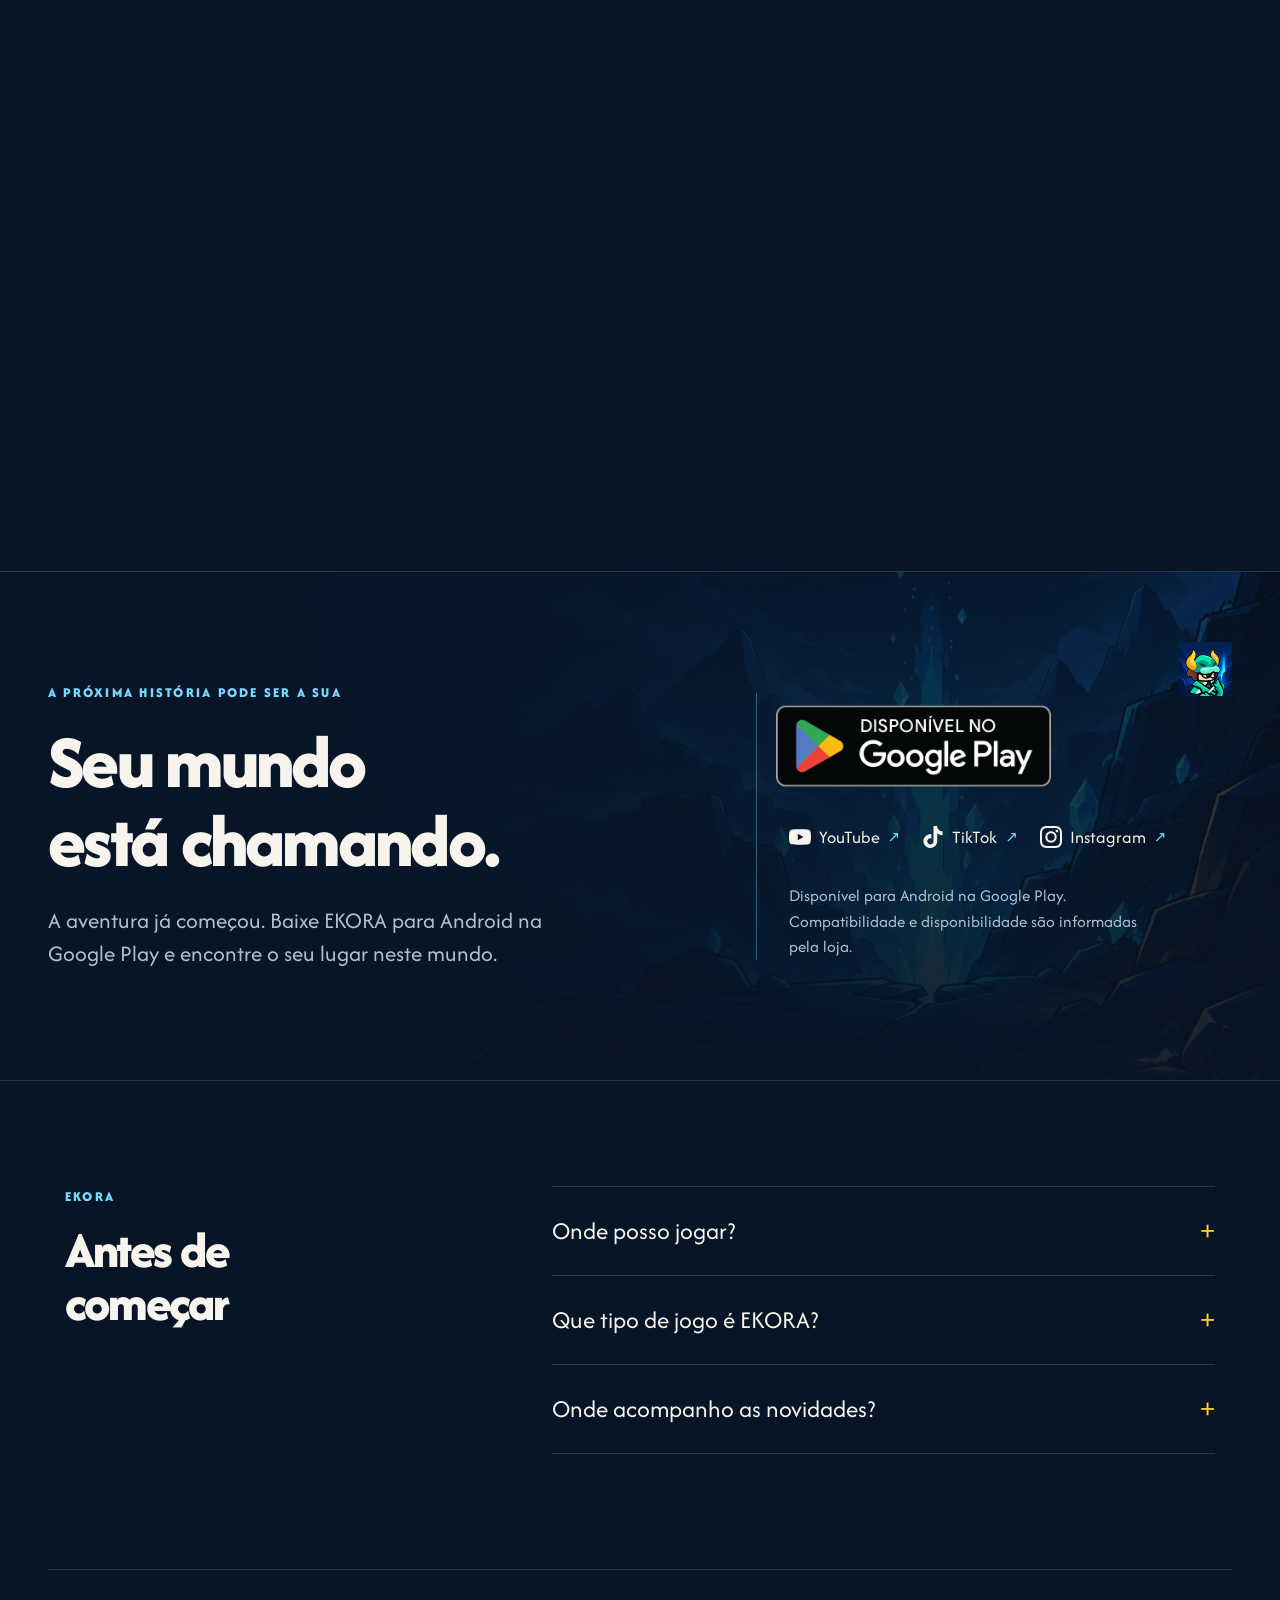
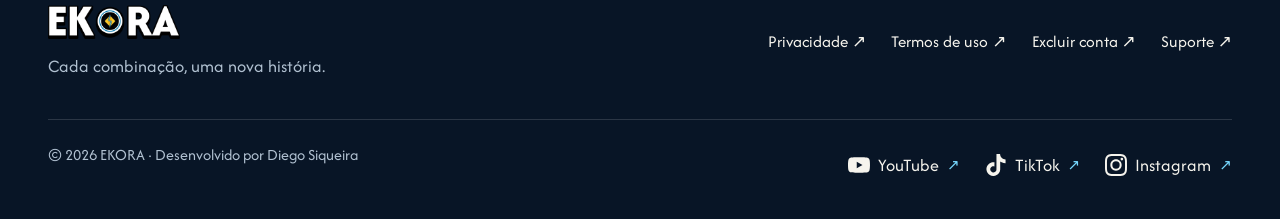
==== commit 978db887: "Ajusta contornos dos capacetes nas ilustracoes dos Echos" ====
--- a/index.html
+++ b/index.html
@@ -36,11 +36,11 @@
       </div>
       <div class="hero-cast" aria-hidden="true">
         <div class="cast-halo"></div>
-        <div class="cast cast-back"><img class="cast-art" src="assets/dragao_esmeralda.webp" alt="" width="600" height="800"></div>
+        <div class="cast cast-back"><img class="cast-art" src="assets/dragao_esmeralda.webp?v=e6eb35e2feb4" alt="" width="600" height="800"></div>
         <div class="cast cast-main"><img class="cast-art" src="assets/arcano_solar.webp" alt="" width="600" height="800"></div>
         <div class="cast cast-pet"><img class="cast-art" src="assets/fenix.webp" alt="" width="300" height="350"></div>
       </div>
-      <a class="hero-film" href="https://www.youtube.com/watch?v=7BR0zM5kAko" data-trailer><img src="assets/trailer-preview.webp" alt="Capa do trailer de EKORA: aventureiro de chapéu vermelho diante de um monstro roxo na floresta" width="640" height="360"><span class="film-caption"><span class="play-icon" aria-hidden="true">▷</span><span>Assista ao trailer<small>Trailer oficial de EKORA</small></span><span aria-hidden="true">↗</span></span></a>
+      <a class="hero-film" href="https://www.youtube.com/watch?v=Dlq-G2McbQ0" data-trailer><img src="assets/trailer-preview.webp" alt="Capa do trailer de EKORA: aventureiro de chapéu vermelho diante de um monstro roxo na floresta" width="640" height="360"><span class="film-caption"><span class="play-icon" aria-hidden="true">▷</span><span>Assista ao trailer<small>Trailer oficial de EKORA</small></span><span aria-hidden="true">↗</span></span></a>
       <div class="hero-bottom wrap"><a href="#intro"><span class="scroll-line" aria-hidden="true"></span>DESÇA PARA DESCOBRIR</a><span class="genre">RPG DE EXPLORAÇÃO + COMBINAR 3</span><button class="motion-toggle" type="button" aria-pressed="false" aria-label="Pausar movimento" data-pause="Pausar movimento" data-resume="Ativar movimento"><span aria-hidden="true">Ⅱ</span> Movimento</button></div>
     </section>
     <nav class="journey-nav wrap" aria-label="Explore EKORA"><a href="#world"><span>01</span>O mundo<span aria-hidden="true">↘</span></a><a href="#battle"><span>02</span>O combate<span aria-hidden="true">↘</span></a><a href="#echoes"><span>03</span>Seus Echos<span aria-hidden="true">↘</span></a><a href="#adventure"><span>04</span>Seu refúgio<span aria-hidden="true">↘</span></a></nav>
@@ -59,12 +59,12 @@
       <div class="battle-art reveal"><div class="battle-glow"></div><figure class="game-frame"><img src="assets/battle-pt_BR.webp" width="540" height="960" alt="Sua estratégia.
 O golpe deles." loading="lazy"><figcaption>GAMEPLAY REAL · CAPTURA DO JOGO</figcaption></figure><img class="battle-boss" src="assets/cavaleiro.webp" width="420" height="550" alt="" loading="lazy"><span class="battle-orbit" aria-hidden="true"></span></div>
       <div class="battle-copy reveal"><p class="eyebrow">02 / COMBINAR É LUTAR</p><h2>Sua estratégia.
-O golpe deles.</h2><p>Quatro Echos. Quatro elementos. Arraste as peças, escolha sua combinação e veja seu time entrar em ação. Cada jogada pode virar a batalha.</p><div class="four-elements" aria-hidden="true"><img src="assets/element-0.webp" alt="" width="43" height="43" loading="lazy"><img src="assets/element-1.webp" alt="" width="43" height="43" loading="lazy"><img src="assets/element-2.webp" alt="" width="43" height="43" loading="lazy"><img src="assets/element-3.webp" alt="" width="43" height="43" loading="lazy"></div><ol class="battle-steps"><li><span>Escolha a combinação</span><p>Arraste as peças e leia as oportunidades do tabuleiro.</p></li><li><span>Coloque seus Echos em ação</span><p>O elemento combinado define quem ataca.</p></li><li><span>Faça a batalha virar</span><p>Carregue habilidades e aproveite as cascatas.</p></li></ol><a href="https://www.youtube.com/watch?v=7BR0zM5kAko" class="text-link" data-trailer>Veja o combate em ação <span aria-hidden="true">↗</span></a></div>
+O golpe deles.</h2><p>Quatro Echos. Quatro elementos. Arraste as peças, escolha sua combinação e veja seu time entrar em ação. Cada jogada pode virar a batalha.</p><div class="four-elements" aria-hidden="true"><img src="assets/element-0.webp" alt="" width="43" height="43" loading="lazy"><img src="assets/element-1.webp" alt="" width="43" height="43" loading="lazy"><img src="assets/element-2.webp" alt="" width="43" height="43" loading="lazy"><img src="assets/element-3.webp" alt="" width="43" height="43" loading="lazy"></div><ol class="battle-steps"><li><span>Escolha a combinação</span><p>Arraste as peças e leia as oportunidades do tabuleiro.</p></li><li><span>Coloque seus Echos em ação</span><p>O elemento combinado define quem ataca.</p></li><li><span>Faça a batalha virar</span><p>Carregue habilidades e aproveite as cascatas.</p></li></ol><a href="https://www.youtube.com/watch?v=Dlq-G2McbQ0" class="text-link" data-trailer>Veja o combate em ação <span aria-hidden="true">↗</span></a></div>
     </section>
     <section class="echo-section section-space" id="echoes"><div class="wrap">
       <div class="section-heading reveal"><div><p class="eyebrow">03 / A SUA ASSINATURA</p><h2>Um time com
 a sua cara.</h2></div><p>Armas, armaduras e aparências que fazem cada Echo ser seu. Encontre a combinação de estilo e estratégia que acompanha a sua jornada.</p></div>
-      <div class="echo-showcase reveal"><div class="echo-aura"></div><div class="echo-ghost" aria-hidden="true">ECHO</div><img id="selected-echo" src="assets/oraculo_carmim.webp" alt="Oráculo Carmim" width="640" height="800" loading="lazy"><div class="echo-info"><p class="eyebrow">CONHEÇA AS APARÊNCIAS</p><h3 id="echo-name" aria-live="polite">Oráculo Carmim</h3><p class="echo-counter"><span id="echo-count">03</span> / 08</p></div><div class="echo-options" role="group" aria-label="CONHEÇA AS APARÊNCIAS"><button type="button" data-skin="arcano_solar" data-name="Arcano Solar" data-number="01" data-color="#ffc943" aria-label="Arcano Solar" aria-pressed="false"><img src="assets/arcano_solar.webp" width="90" height="90" alt="" loading="lazy"></button><button type="button" data-skin="dragao_esmeralda" data-name="Dragão Esmeralda" data-number="02" data-color="#28d5a0" aria-label="Dragão Esmeralda" aria-pressed="false"><img src="assets/dragao_esmeralda.webp" width="90" height="90" alt="" loading="lazy"></button><button type="button" data-skin="oraculo_carmim" data-name="Oráculo Carmim" data-number="03" data-color="#d64676" aria-label="Oráculo Carmim" aria-pressed="true"><img src="assets/oraculo_carmim.webp" width="90" height="90" alt="" loading="lazy"></button><button type="button" data-skin="eclipse_celeste" data-name="Eclipse Celeste" data-number="04" data-color="#64d8f3" aria-label="Eclipse Celeste" aria-pressed="false"><img src="assets/eclipse_celeste.webp" width="90" height="90" alt="" loading="lazy"></button><button type="button" data-skin="fenix_rose" data-name="Fênix Rosé" data-number="05" data-color="#de9cae" aria-label="Fênix Rosé" aria-pressed="false"><img src="assets/fenix_rose.webp" width="90" height="90" alt="" loading="lazy"></button><button type="button" data-skin="trono_de_ouro" data-name="Trono de Ouro" data-number="06" data-color="#ffcd2d" aria-label="Trono de Ouro" aria-pressed="false"><img src="assets/trono_de_ouro.webp" width="90" height="90" alt="" loading="lazy"></button><button type="button" data-skin="ametista" data-name="Ametista" data-number="07" data-color="#be44dc" aria-label="Ametista" aria-pressed="false"><img src="assets/ametista.webp" width="90" height="90" alt="" loading="lazy"></button><button type="button" data-skin="mare_profunda" data-name="Maré Profunda" data-number="08" data-color="#258edb" aria-label="Maré Profunda" aria-pressed="false"><img src="assets/mare_profunda.webp" width="90" height="90" alt="" loading="lazy"></button></div></div><p class="fine-print echo-note">Aparências ilustradas a partir dos personagens do jogo. Disponibilidade varia conforme a progressão e as ofertas.</p>
+      <div class="echo-showcase reveal"><div class="echo-aura"></div><div class="echo-ghost" aria-hidden="true">ECHO</div><img id="selected-echo" src="assets/oraculo_carmim.webp" alt="Oráculo Carmim" width="640" height="800" loading="lazy"><div class="echo-info"><p class="eyebrow">CONHEÇA AS APARÊNCIAS</p><h3 id="echo-name" aria-live="polite">Oráculo Carmim</h3><p class="echo-counter"><span id="echo-count">03</span> / 08</p></div><div class="echo-options" role="group" aria-label="CONHEÇA AS APARÊNCIAS"><button type="button" data-skin="arcano_solar" data-name="Arcano Solar" data-number="01" data-color="#ffc943" aria-label="Arcano Solar" aria-pressed="false"><img src="assets/arcano_solar.webp?v=d573abebeaa1" width="90" height="90" alt="" loading="lazy"></button><button type="button" data-skin="dragao_esmeralda" data-name="Dragão Esmeralda" data-number="02" data-color="#28d5a0" aria-label="Dragão Esmeralda" aria-pressed="false"><img src="assets/dragao_esmeralda.webp?v=e6eb35e2feb4" width="90" height="90" alt="" loading="lazy"></button><button type="button" data-skin="oraculo_carmim" data-name="Oráculo Carmim" data-number="03" data-color="#d64676" aria-label="Oráculo Carmim" aria-pressed="true"><img src="assets/oraculo_carmim.webp?v=a9c1e69438e1" width="90" height="90" alt="" loading="lazy"></button><button type="button" data-skin="eclipse_celeste" data-name="Eclipse Celeste" data-number="04" data-color="#64d8f3" aria-label="Eclipse Celeste" aria-pressed="false"><img src="assets/eclipse_celeste.webp?v=14b6fe761e43" width="90" height="90" alt="" loading="lazy"></button><button type="button" data-skin="fenix_rose" data-name="Fênix Rosé" data-number="05" data-color="#de9cae" aria-label="Fênix Rosé" aria-pressed="false"><img src="assets/fenix_rose.webp?v=bb451b90ee06" width="90" height="90" alt="" loading="lazy"></button><button type="button" data-skin="trono_de_ouro" data-name="Trono de Ouro" data-number="06" data-color="#ffcd2d" aria-label="Trono de Ouro" aria-pressed="false"><img src="assets/trono_de_ouro.webp?v=00f96ab04e7f" width="90" height="90" alt="" loading="lazy"></button><button type="button" data-skin="ametista" data-name="Ametista" data-number="07" data-color="#be44dc" aria-label="Ametista" aria-pressed="false"><img src="assets/ametista.webp?v=6e22765fb7d0" width="90" height="90" alt="" loading="lazy"></button><button type="button" data-skin="mare_profunda" data-name="Maré Profunda" data-number="08" data-color="#258edb" aria-label="Maré Profunda" aria-pressed="false"><img src="assets/mare_profunda.webp?v=c1e8edbfc283" width="90" height="90" alt="" loading="lazy"></button></div></div><p class="fine-print echo-note">Aparências ilustradas a partir dos personagens do jogo. Disponibilidade varia conforme a progressão e as ofertas.</p>
     </div></section>
     <section class="home-section section-space wrap" id="adventure"><div class="home-copy reveal"><p class="eyebrow">04 / MAIS QUE UMA AVENTURA</p><h2>Um mundo para explorar.
 Um lugar para pertencer.</h2><p>Construa seu acampamento, decore cada canto e receba visitas. Encontre outros jogadores, faça parte de uma guilda e encare novos desafios.</p><div class="home-features"><div><h3>Encontre sua guilda</h3><p>Compartilhe o Refúgio e participe da Guerra das Fendas.</p></div><div><h3>Leve companhia</h3><p>Pequenos companheiros para grandes descobertas.</p></div></div></div><figure class="camp-scene reveal"><img src="assets/camp-pt_BR.webp?v=bef302b7ef14" width="1200" height="1200" alt="SEU ACAMPAMENTO, SUA HISTÓRIA" loading="lazy"><figcaption>SEU ACAMPAMENTO, SUA HISTÓRIA</figcaption><img class="camp-pet" src="assets/dragao.webp" width="240" height="240" alt="" loading="lazy"></figure></section>
@@ -73,5 +73,5 @@
     <section class="faq wrap section-space reveal"><p class="eyebrow">EKORA</p><h2>Antes de começar</h2><details><summary>Onde posso jogar?</summary><p>EKORA está disponível para Android na Google Play. Abra a loja para conferir a compatibilidade com seu aparelho e a disponibilidade na sua região. Este site pode ser acessado pelo celular e pelo computador.</p></details><details><summary>Que tipo de jogo é EKORA?</summary><p>Um RPG que combina exploração, batalhas táticas de combinar 3, personalização de Echos, companheiros e um acampamento próprio, além de encontros online e guildas.</p></details><details><summary>Onde acompanho as novidades?</summary><p>No YouTube @PlayEkora, no TikTok @ekora159 e no Instagram @playekora. Veja trailers, cenas do jogo e novidades da aventura pelos links oficiais desta página.</p></details></section>
   </main>
   <footer class="footer wrap"><div class="footer-top"><div><a class="brand" href="#"><img src="assets/logo.webp" alt="EKORA" width="190" height="61" loading="lazy"></a><p>Cada combinação, uma nova história.</p></div><nav aria-label="Suporte"><a href="privacidade.html#pt-BR" target="_blank" rel="noopener">Privacidade ↗</a><a href="termos.html#pt-BR" target="_blank" rel="noopener">Termos de uso ↗</a><a href="excluir-conta.html#pt-BR" target="_blank" rel="noopener">Excluir conta ↗</a><a href="mailto:support.ekora@gmail.com">Suporte ↗</a></nav></div><div class="footer-bottom"><span>© 2026 EKORA · Desenvolvido por Diego Siqueira</span><nav class="social-links" aria-label="Vídeos e novidades do jogo"><a href="https://www.youtube.com/@PlayEkora" target="_blank" rel="noopener noreferrer" aria-label="Canal oficial no YouTube · abre em nova aba"><svg aria-hidden="true" focusable="false" width="22" height="22" fill="currentColor" role="img" viewBox="0 0 24 24" xmlns="http://www.w3.org/2000/svg"><path d="M23.498 6.186a3.016 3.016 0 0 0-2.122-2.136C19.505 3.545 12 3.545 12 3.545s-7.505 0-9.377.505A3.017 3.017 0 0 0 .502 6.186C0 8.07 0 12 0 12s0 3.93.502 5.814a3.016 3.016 0 0 0 2.122 2.136c1.871.505 9.376.505 9.376.505s7.505 0 9.377-.505a3.015 3.015 0 0 0 2.122-2.136C24 15.93 24 12 24 12s0-3.93-.502-5.814zM9.545 15.568V8.432L15.818 12l-6.273 3.568z"/></svg><span>YouTube</span><span aria-hidden="true">↗</span></a><a href="https://www.tiktok.com/@ekora159" target="_blank" rel="noopener noreferrer" aria-label="Canal oficial no TikTok · abre em nova aba"><svg aria-hidden="true" focusable="false" width="22" height="22" fill="currentColor" role="img" viewBox="0 0 24 24" xmlns="http://www.w3.org/2000/svg"><path d="M12.525.02c1.31-.02 2.61-.01 3.91-.02.08 1.53.63 3.09 1.75 4.17 1.12 1.11 2.7 1.62 4.24 1.79v4.03c-1.44-.05-2.89-.35-4.2-.97-.57-.26-1.1-.59-1.62-.93-.01 2.92.01 5.84-.02 8.75-.08 1.4-.54 2.79-1.35 3.94-1.31 1.92-3.58 3.17-5.91 3.21-1.43.08-2.86-.31-4.08-1.03-2.02-1.19-3.44-3.37-3.65-5.71-.02-.5-.03-1-.01-1.49.18-1.9 1.12-3.72 2.58-4.96 1.66-1.44 3.98-2.13 6.15-1.72.02 1.48-.04 2.96-.04 4.44-.99-.32-2.15-.23-3.02.37-.63.41-1.11 1.04-1.36 1.75-.21.51-.15 1.07-.14 1.61.24 1.64 1.82 3.02 3.5 2.87 1.12-.01 2.19-.66 2.77-1.61.19-.33.4-.67.41-1.06.1-1.79.06-3.57.07-5.36.01-4.03-.01-8.05.02-12.07z"/></svg><span>TikTok</span><span aria-hidden="true">↗</span></a><a href="https://www.instagram.com/playekora/" target="_blank" rel="noopener noreferrer" aria-label="Perfil oficial no Instagram · abre em nova aba"><svg xmlns="http://www.w3.org/2000/svg" viewBox="0 0 24 24" width="22" height="22" fill="currentColor" aria-hidden="true" focusable="false"><path d="M7.0301.084c-1.2768.0602-2.1487.264-2.911.5634-.7888.3075-1.4575.72-2.1228 1.3877-.6652.6677-1.075 1.3368-1.3802 2.127-.2954.7638-.4956 1.6365-.552 2.914-.0564 1.2775-.0689 1.6882-.0626 4.947.0062 3.2586.0206 3.6671.0825 4.9473.061 1.2765.264 2.1482.5635 2.9107.308.7889.72 1.4573 1.388 2.1228.6679.6655 1.3365 1.0743 2.1285 1.38.7632.295 1.6361.4961 2.9134.552 1.2773.056 1.6884.069 4.9462.0627 3.2578-.0062 3.668-.0207 4.9478-.0814 1.28-.0607 2.147-.2652 2.9098-.5633.7889-.3086 1.4578-.72 2.1228-1.3881.665-.6682 1.0745-1.3378 1.3795-2.1284.2957-.7632.4966-1.636.552-2.9124.056-1.2809.0692-1.6898.063-4.948-.0063-3.2583-.021-3.6668-.0817-4.9465-.0607-1.2797-.264-2.1487-.5633-2.9117-.3084-.7889-.72-1.4568-1.3876-2.1228C21.2982 1.33 20.628.9208 19.8378.6165 19.074.321 18.2017.1197 16.9244.0645 15.6471.0093 15.236-.005 11.977.0014 8.718.0076 8.31.0215 7.0301.0839m.1402 21.6932c-1.17-.0509-1.8053-.2453-2.2287-.408-.5606-.216-.96-.4771-1.3819-.895-.422-.4178-.6811-.8186-.9-1.378-.1644-.4234-.3624-1.058-.4171-2.228-.0595-1.2645-.072-1.6442-.079-4.848-.007-3.2037.0053-3.583.0607-4.848.05-1.169.2456-1.805.408-2.2282.216-.5613.4762-.96.895-1.3816.4188-.4217.8184-.6814 1.3783-.9003.423-.1651 1.0575-.3614 2.227-.4171 1.2655-.06 1.6447-.072 4.848-.079 3.2033-.007 3.5835.005 4.8495.0608 1.169.0508 1.8053.2445 2.228.408.5608.216.96.4754 1.3816.895.4217.4194.6816.8176.9005 1.3787.1653.4217.3617 1.056.4169 2.2263.0602 1.2655.0739 1.645.0796 4.848.0058 3.203-.0055 3.5834-.061 4.848-.051 1.17-.245 1.8055-.408 2.2294-.216.5604-.4763.96-.8954 1.3814-.419.4215-.8181.6811-1.3783.9-.4224.1649-1.0577.3617-2.2262.4174-1.2656.0595-1.6448.072-4.8493.079-3.2045.007-3.5825-.006-4.848-.0608M16.953 5.5864A1.44 1.44 0 1 0 18.39 4.144a1.44 1.44 0 0 0-1.437 1.4424M5.8385 12.012c.0067 3.4032 2.7706 6.1557 6.173 6.1493 3.4026-.0065 6.157-2.7701 6.1506-6.1733-.0065-3.4032-2.771-6.1565-6.174-6.1498-3.403.0067-6.156 2.771-6.1496 6.1738M8 12.0077a4 4 0 1 1 4.008 3.9921A3.9996 3.9996 0 0 1 8 12.0077"/></svg><span>Instagram</span><span aria-hidden="true">↗</span></a></nav></div></footer>
-  <dialog class="trailer-dialog" aria-labelledby="video-heading" data-video="7BR0zM5kAko"><div class="dialog-header"><h2 id="video-heading">Trailer oficial de EKORA</h2><button class="dialog-close" aria-label="Fechar" type="button">×</button></div><div class="video-container"><div class="video-consent"><img class="video-poster" src="assets/trailer-official.jpg" alt="Capa do trailer de EKORA: aventureiro de chapéu vermelho diante de um monstro roxo na floresta" width="1920" height="1080" loading="lazy"><div class="video-consent-actions"><p>O vídeo só é carregado após sua escolha. Ao reproduzir, você se conecta ao YouTube.</p><button class="button" data-load-video type="button">Reproduzir trailer</button></div></div></div><a class="text-link" href="https://www.youtube.com/watch?v=7BR0zM5kAko" target="_blank" rel="noopener noreferrer">Abrir no YouTube ↗</a></dialog>
+  <dialog class="trailer-dialog" aria-labelledby="video-heading" data-video="Dlq-G2McbQ0"><div class="dialog-header"><h2 id="video-heading">Trailer oficial de EKORA</h2><button class="dialog-close" aria-label="Fechar" type="button">×</button></div><div class="video-container"><div class="video-consent"><img class="video-poster" src="assets/trailer-official.jpg" alt="Capa do trailer de EKORA: aventureiro de chapéu vermelho diante de um monstro roxo na floresta" width="1920" height="1080" loading="lazy"><div class="video-consent-actions"><p>O vídeo só é carregado após sua escolha. Ao reproduzir, você se conecta ao YouTube.</p><button class="button" data-load-video type="button">Reproduzir trailer</button></div></div></div><a class="text-link" href="https://www.youtube.com/watch?v=Dlq-G2McbQ0" target="_blank" rel="noopener noreferrer">Abrir no YouTube ↗</a></dialog>
 </body></html>
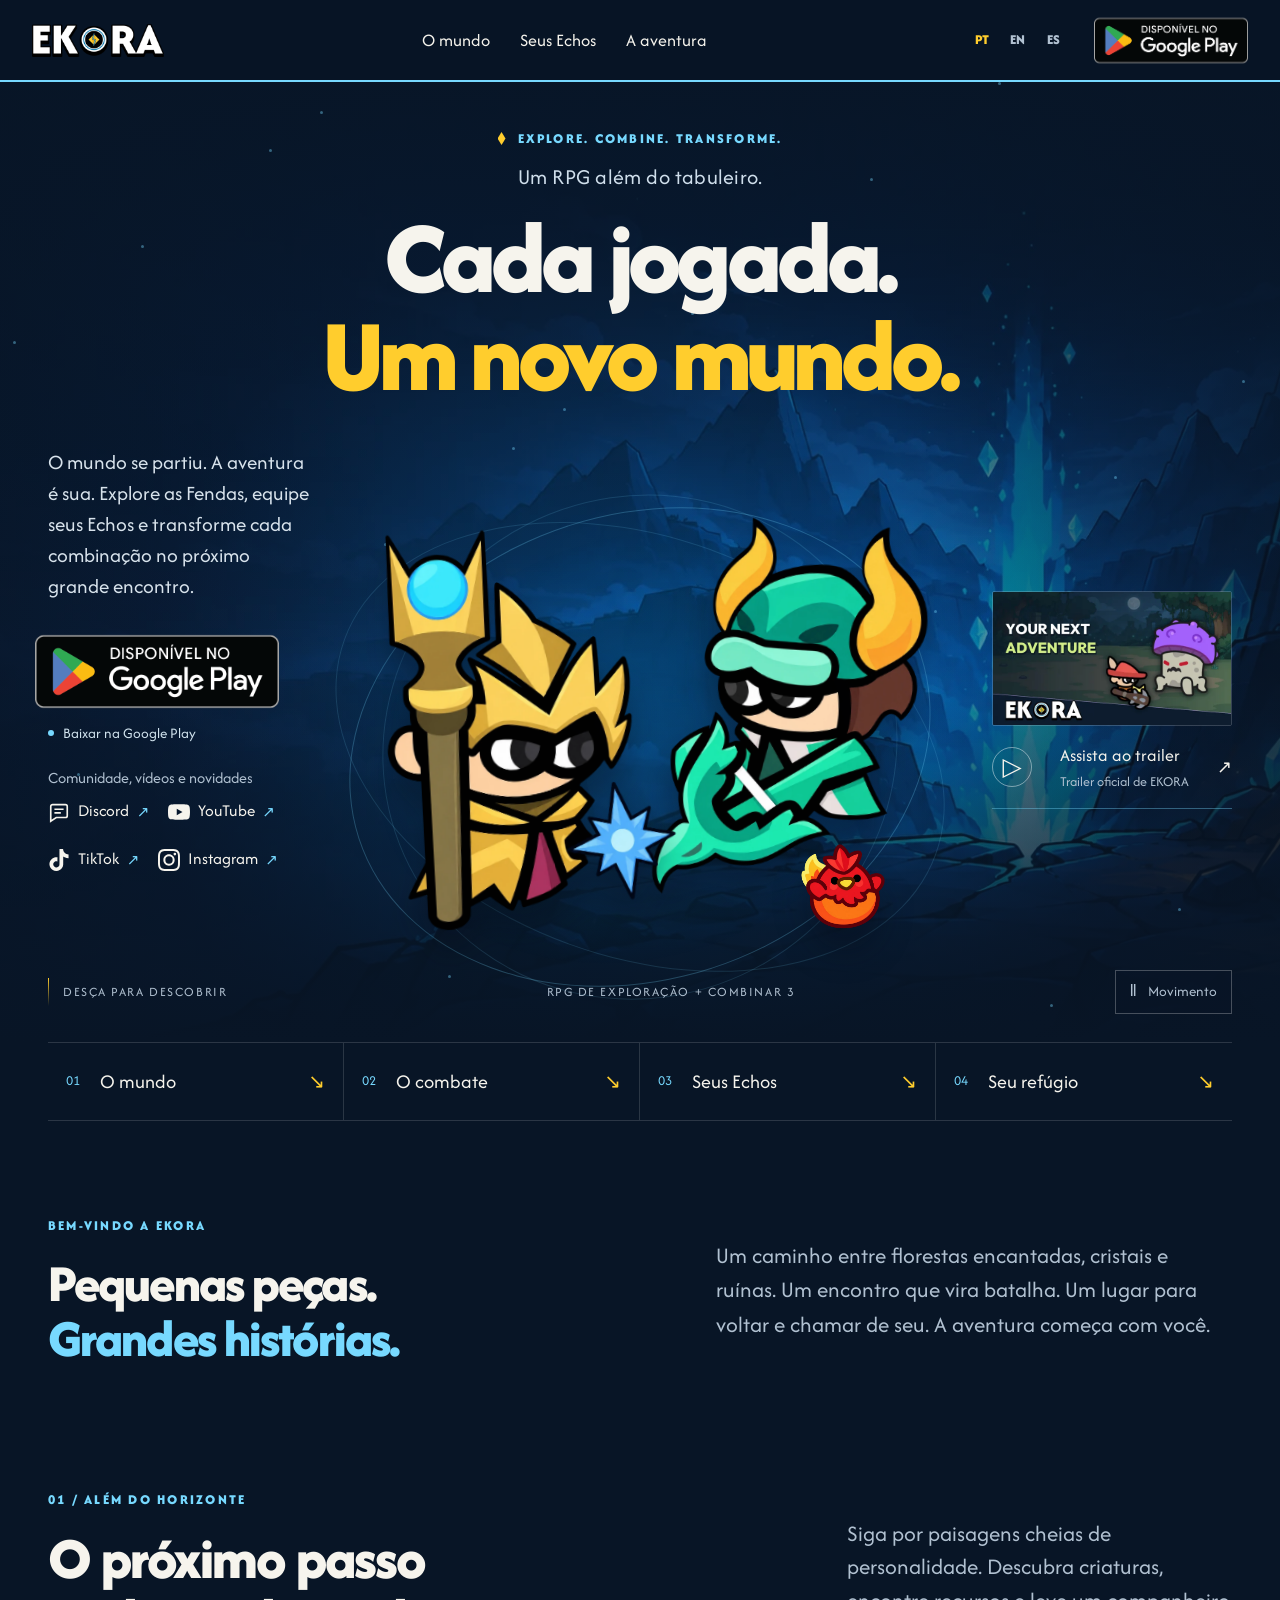
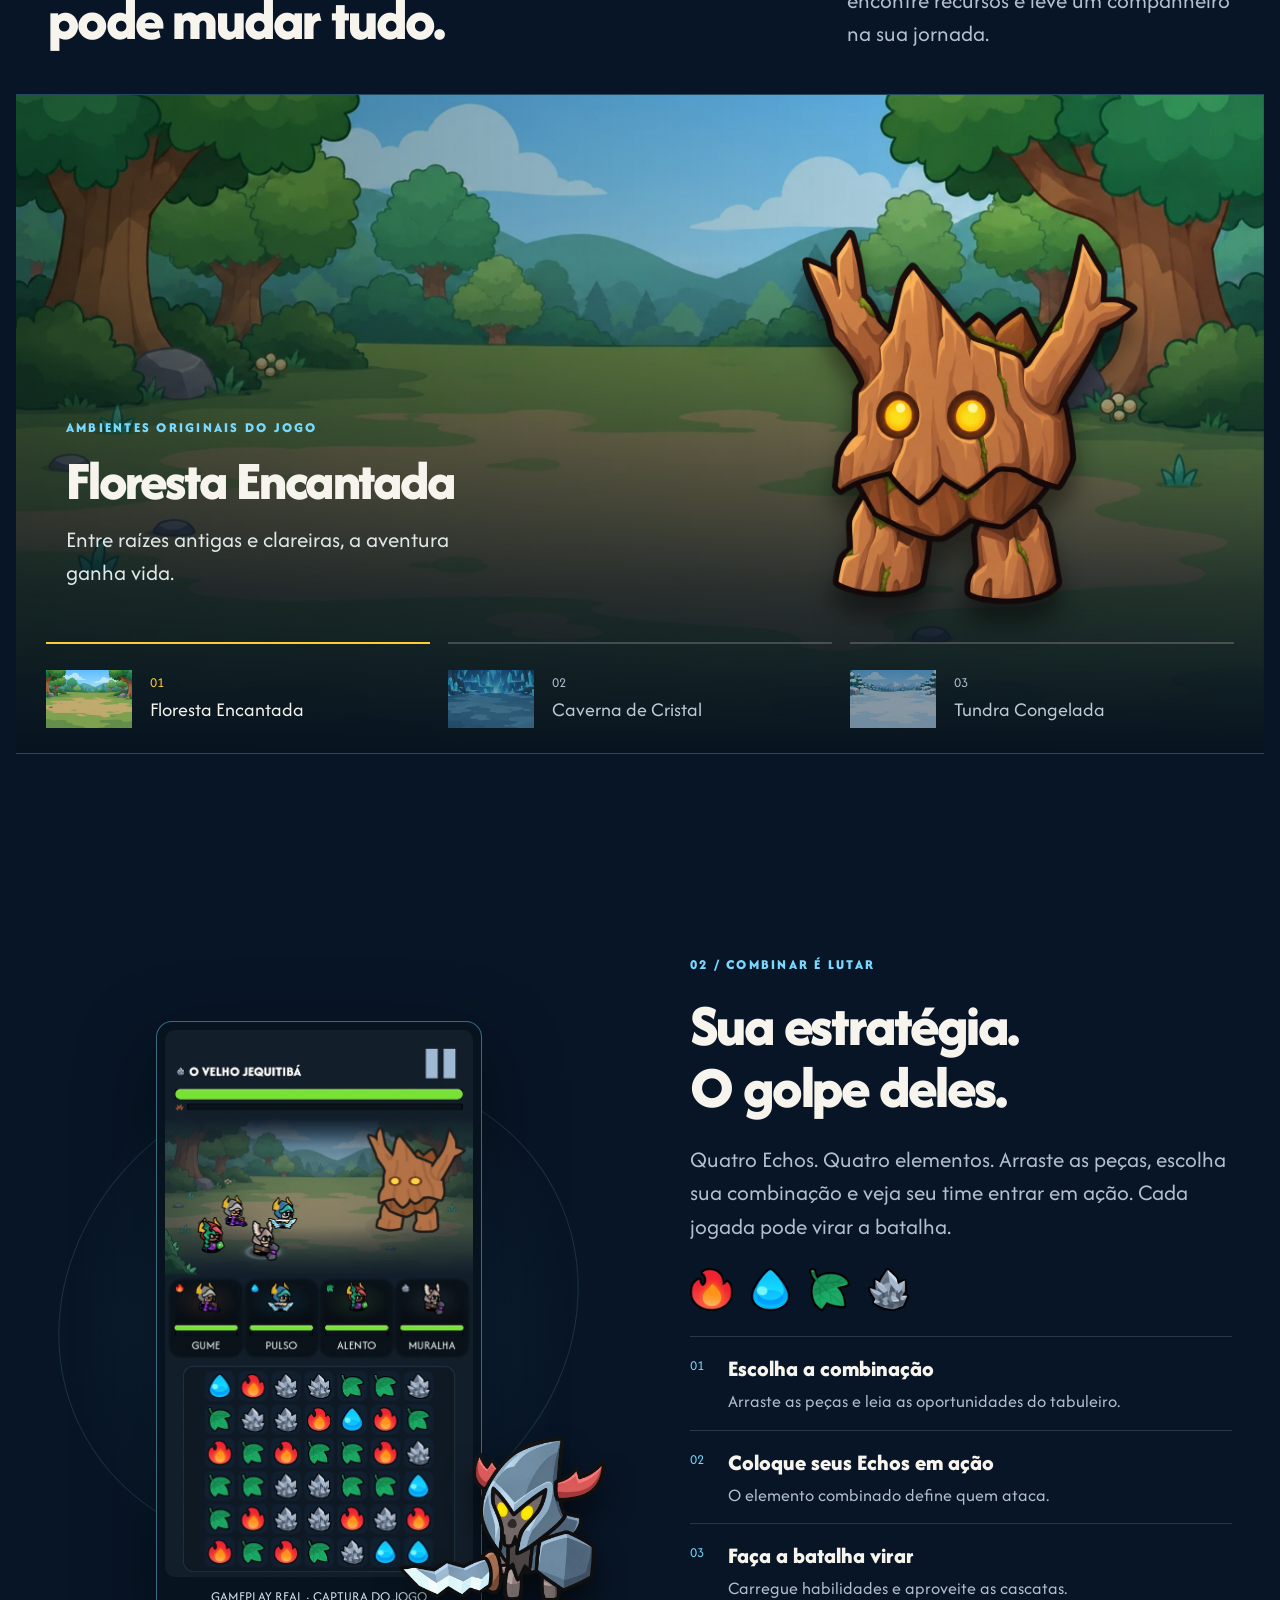
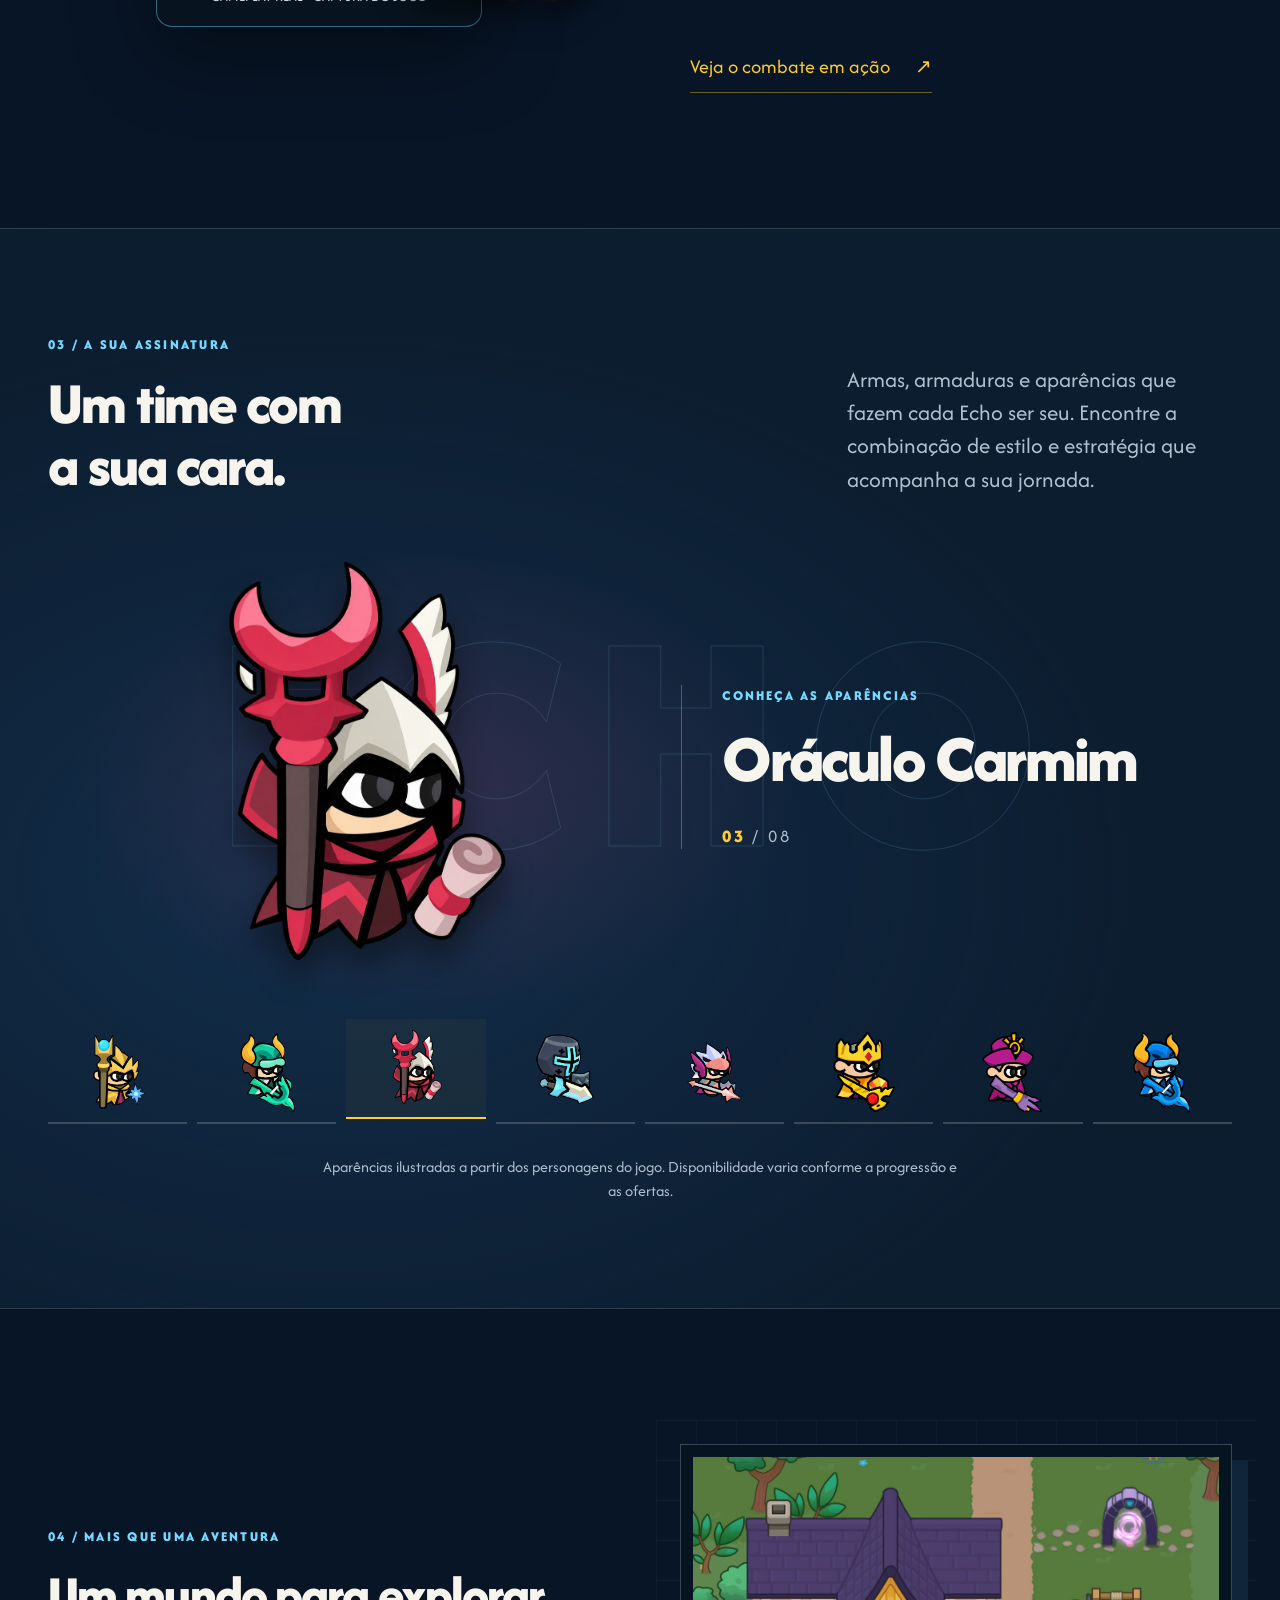
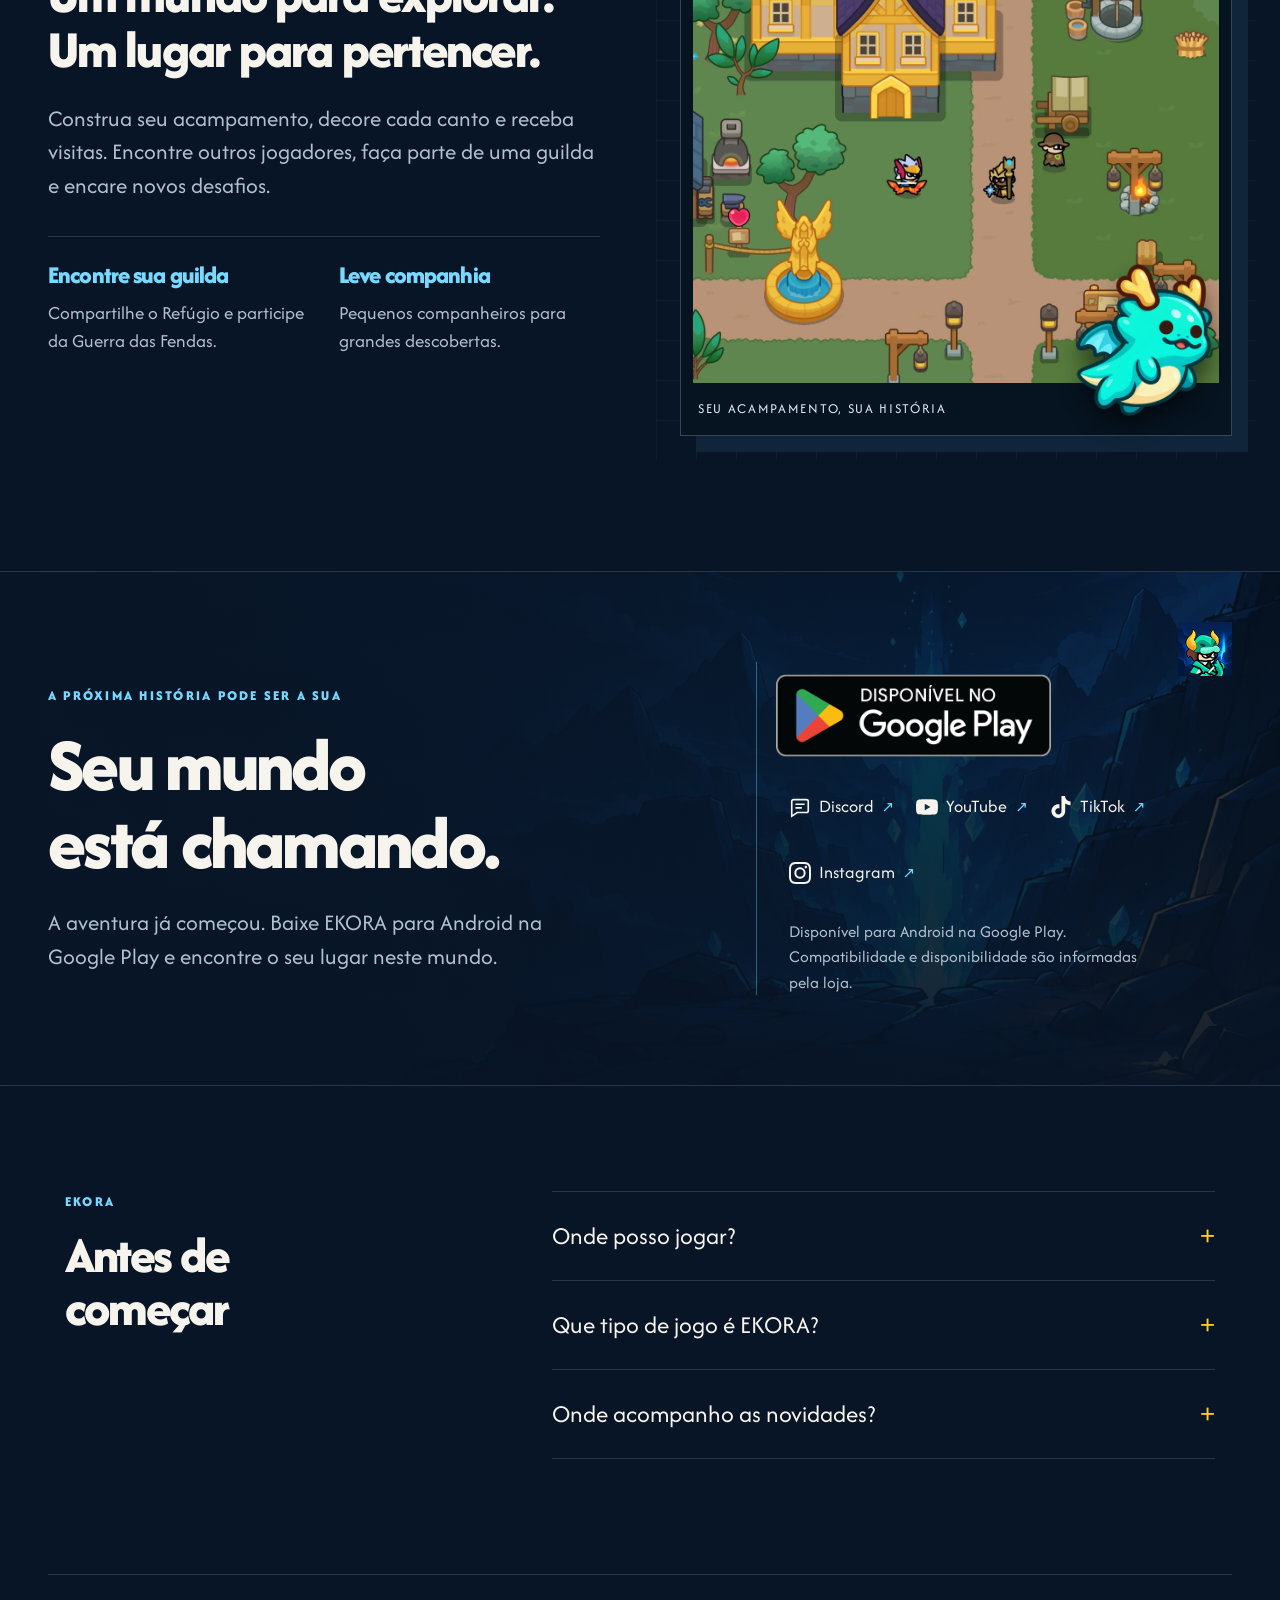
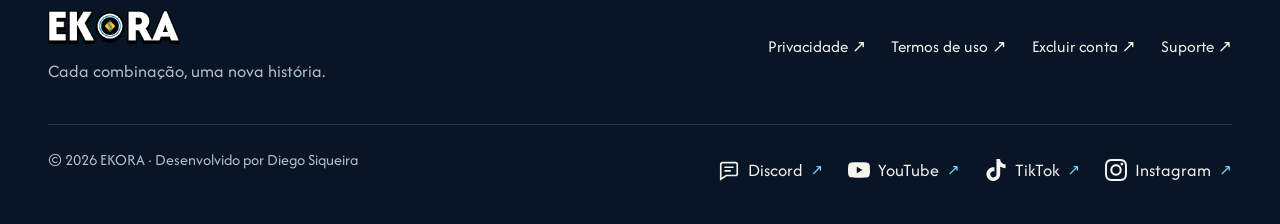
==== commit b97cf89f: "Inclui comunidade oficial do Discord em PT EN ES" ====
--- a/index.html
+++ b/index.html
@@ -32,7 +32,7 @@
         <p class="hero-copy">O mundo se partiu. A aventura é sua. Explore as Fendas, equipe seus Echos e transforme cada combinação no próximo grande encontro.</p>
         <div class="actions"><a class="store-badge hero-store" href="https://play.google.com/store/apps/details?id=com.ekora.game" target="_blank" rel="noopener noreferrer" aria-label="Baixar na Google Play · Google Play · abre em nova aba"><img src="assets/google-play-pt_BR.png" alt="Baixar na Google Play" width="646" height="250"></a></div>
         <p class="hero-status"><span></span>Baixar na Google Play</p>
-        <p class="social-label">Vídeos e novidades do jogo</p><nav class="social-links" aria-label="Vídeos e novidades do jogo"><a href="https://www.youtube.com/@PlayEkora" target="_blank" rel="noopener noreferrer" aria-label="Canal oficial no YouTube · abre em nova aba"><svg aria-hidden="true" focusable="false" width="22" height="22" fill="currentColor" role="img" viewBox="0 0 24 24" xmlns="http://www.w3.org/2000/svg"><path d="M23.498 6.186a3.016 3.016 0 0 0-2.122-2.136C19.505 3.545 12 3.545 12 3.545s-7.505 0-9.377.505A3.017 3.017 0 0 0 .502 6.186C0 8.07 0 12 0 12s0 3.93.502 5.814a3.016 3.016 0 0 0 2.122 2.136c1.871.505 9.376.505 9.376.505s7.505 0 9.377-.505a3.015 3.015 0 0 0 2.122-2.136C24 15.93 24 12 24 12s0-3.93-.502-5.814zM9.545 15.568V8.432L15.818 12l-6.273 3.568z"/></svg><span>YouTube</span><span aria-hidden="true">↗</span></a><a href="https://www.tiktok.com/@ekora159" target="_blank" rel="noopener noreferrer" aria-label="Canal oficial no TikTok · abre em nova aba"><svg aria-hidden="true" focusable="false" width="22" height="22" fill="currentColor" role="img" viewBox="0 0 24 24" xmlns="http://www.w3.org/2000/svg"><path d="M12.525.02c1.31-.02 2.61-.01 3.91-.02.08 1.53.63 3.09 1.75 4.17 1.12 1.11 2.7 1.62 4.24 1.79v4.03c-1.44-.05-2.89-.35-4.2-.97-.57-.26-1.1-.59-1.62-.93-.01 2.92.01 5.84-.02 8.75-.08 1.4-.54 2.79-1.35 3.94-1.31 1.92-3.58 3.17-5.91 3.21-1.43.08-2.86-.31-4.08-1.03-2.02-1.19-3.44-3.37-3.65-5.71-.02-.5-.03-1-.01-1.49.18-1.9 1.12-3.72 2.58-4.96 1.66-1.44 3.98-2.13 6.15-1.72.02 1.48-.04 2.96-.04 4.44-.99-.32-2.15-.23-3.02.37-.63.41-1.11 1.04-1.36 1.75-.21.51-.15 1.07-.14 1.61.24 1.64 1.82 3.02 3.5 2.87 1.12-.01 2.19-.66 2.77-1.61.19-.33.4-.67.41-1.06.1-1.79.06-3.57.07-5.36.01-4.03-.01-8.05.02-12.07z"/></svg><span>TikTok</span><span aria-hidden="true">↗</span></a><a href="https://www.instagram.com/playekora/" target="_blank" rel="noopener noreferrer" aria-label="Perfil oficial no Instagram · abre em nova aba"><svg xmlns="http://www.w3.org/2000/svg" viewBox="0 0 24 24" width="22" height="22" fill="currentColor" aria-hidden="true" focusable="false"><path d="M7.0301.084c-1.2768.0602-2.1487.264-2.911.5634-.7888.3075-1.4575.72-2.1228 1.3877-.6652.6677-1.075 1.3368-1.3802 2.127-.2954.7638-.4956 1.6365-.552 2.914-.0564 1.2775-.0689 1.6882-.0626 4.947.0062 3.2586.0206 3.6671.0825 4.9473.061 1.2765.264 2.1482.5635 2.9107.308.7889.72 1.4573 1.388 2.1228.6679.6655 1.3365 1.0743 2.1285 1.38.7632.295 1.6361.4961 2.9134.552 1.2773.056 1.6884.069 4.9462.0627 3.2578-.0062 3.668-.0207 4.9478-.0814 1.28-.0607 2.147-.2652 2.9098-.5633.7889-.3086 1.4578-.72 2.1228-1.3881.665-.6682 1.0745-1.3378 1.3795-2.1284.2957-.7632.4966-1.636.552-2.9124.056-1.2809.0692-1.6898.063-4.948-.0063-3.2583-.021-3.6668-.0817-4.9465-.0607-1.2797-.264-2.1487-.5633-2.9117-.3084-.7889-.72-1.4568-1.3876-2.1228C21.2982 1.33 20.628.9208 19.8378.6165 19.074.321 18.2017.1197 16.9244.0645 15.6471.0093 15.236-.005 11.977.0014 8.718.0076 8.31.0215 7.0301.0839m.1402 21.6932c-1.17-.0509-1.8053-.2453-2.2287-.408-.5606-.216-.96-.4771-1.3819-.895-.422-.4178-.6811-.8186-.9-1.378-.1644-.4234-.3624-1.058-.4171-2.228-.0595-1.2645-.072-1.6442-.079-4.848-.007-3.2037.0053-3.583.0607-4.848.05-1.169.2456-1.805.408-2.2282.216-.5613.4762-.96.895-1.3816.4188-.4217.8184-.6814 1.3783-.9003.423-.1651 1.0575-.3614 2.227-.4171 1.2655-.06 1.6447-.072 4.848-.079 3.2033-.007 3.5835.005 4.8495.0608 1.169.0508 1.8053.2445 2.228.408.5608.216.96.4754 1.3816.895.4217.4194.6816.8176.9005 1.3787.1653.4217.3617 1.056.4169 2.2263.0602 1.2655.0739 1.645.0796 4.848.0058 3.203-.0055 3.5834-.061 4.848-.051 1.17-.245 1.8055-.408 2.2294-.216.5604-.4763.96-.8954 1.3814-.419.4215-.8181.6811-1.3783.9-.4224.1649-1.0577.3617-2.2262.4174-1.2656.0595-1.6448.072-4.8493.079-3.2045.007-3.5825-.006-4.848-.0608M16.953 5.5864A1.44 1.44 0 1 0 18.39 4.144a1.44 1.44 0 0 0-1.437 1.4424M5.8385 12.012c.0067 3.4032 2.7706 6.1557 6.173 6.1493 3.4026-.0065 6.157-2.7701 6.1506-6.1733-.0065-3.4032-2.771-6.1565-6.174-6.1498-3.403.0067-6.156 2.771-6.1496 6.1738M8 12.0077a4 4 0 1 1 4.008 3.9921A3.9996 3.9996 0 0 1 8 12.0077"/></svg><span>Instagram</span><span aria-hidden="true">↗</span></a></nav>
+        <p class="social-label">Comunidade, vídeos e novidades</p><nav class="social-links" aria-label="Comunidade, vídeos e novidades"><a href="https://discord.gg/GxfCFVHZn" target="_blank" rel="noopener noreferrer" aria-label="Comunidade oficial no Discord · abre em nova aba"><svg viewBox="0 0 24 24" fill="none" stroke="currentColor" stroke-width="1.8" aria-hidden="true"><path d="M5 4h14a2 2 0 0 1 2 2v10a2 2 0 0 1-2 2H9l-6 4V6a2 2 0 0 1 2-2Z"/><path d="M7 9h10M7 13h7"/></svg><span>Discord</span><span aria-hidden="true">↗</span></a><a href="https://www.youtube.com/@PlayEkora" target="_blank" rel="noopener noreferrer" aria-label="Canal oficial no YouTube · abre em nova aba"><svg aria-hidden="true" focusable="false" width="22" height="22" fill="currentColor" role="img" viewBox="0 0 24 24" xmlns="http://www.w3.org/2000/svg"><path d="M23.498 6.186a3.016 3.016 0 0 0-2.122-2.136C19.505 3.545 12 3.545 12 3.545s-7.505 0-9.377.505A3.017 3.017 0 0 0 .502 6.186C0 8.07 0 12 0 12s0 3.93.502 5.814a3.016 3.016 0 0 0 2.122 2.136c1.871.505 9.376.505 9.376.505s7.505 0 9.377-.505a3.015 3.015 0 0 0 2.122-2.136C24 15.93 24 12 24 12s0-3.93-.502-5.814zM9.545 15.568V8.432L15.818 12l-6.273 3.568z"/></svg><span>YouTube</span><span aria-hidden="true">↗</span></a><a href="https://www.tiktok.com/@ekora159" target="_blank" rel="noopener noreferrer" aria-label="Canal oficial no TikTok · abre em nova aba"><svg aria-hidden="true" focusable="false" width="22" height="22" fill="currentColor" role="img" viewBox="0 0 24 24" xmlns="http://www.w3.org/2000/svg"><path d="M12.525.02c1.31-.02 2.61-.01 3.91-.02.08 1.53.63 3.09 1.75 4.17 1.12 1.11 2.7 1.62 4.24 1.79v4.03c-1.44-.05-2.89-.35-4.2-.97-.57-.26-1.1-.59-1.62-.93-.01 2.92.01 5.84-.02 8.75-.08 1.4-.54 2.79-1.35 3.94-1.31 1.92-3.58 3.17-5.91 3.21-1.43.08-2.86-.31-4.08-1.03-2.02-1.19-3.44-3.37-3.65-5.71-.02-.5-.03-1-.01-1.49.18-1.9 1.12-3.72 2.58-4.96 1.66-1.44 3.98-2.13 6.15-1.72.02 1.48-.04 2.96-.04 4.44-.99-.32-2.15-.23-3.02.37-.63.41-1.11 1.04-1.36 1.75-.21.51-.15 1.07-.14 1.61.24 1.64 1.82 3.02 3.5 2.87 1.12-.01 2.19-.66 2.77-1.61.19-.33.4-.67.41-1.06.1-1.79.06-3.57.07-5.36.01-4.03-.01-8.05.02-12.07z"/></svg><span>TikTok</span><span aria-hidden="true">↗</span></a><a href="https://www.instagram.com/playekora/" target="_blank" rel="noopener noreferrer" aria-label="Perfil oficial no Instagram · abre em nova aba"><svg xmlns="http://www.w3.org/2000/svg" viewBox="0 0 24 24" width="22" height="22" fill="currentColor" aria-hidden="true" focusable="false"><path d="M7.0301.084c-1.2768.0602-2.1487.264-2.911.5634-.7888.3075-1.4575.72-2.1228 1.3877-.6652.6677-1.075 1.3368-1.3802 2.127-.2954.7638-.4956 1.6365-.552 2.914-.0564 1.2775-.0689 1.6882-.0626 4.947.0062 3.2586.0206 3.6671.0825 4.9473.061 1.2765.264 2.1482.5635 2.9107.308.7889.72 1.4573 1.388 2.1228.6679.6655 1.3365 1.0743 2.1285 1.38.7632.295 1.6361.4961 2.9134.552 1.2773.056 1.6884.069 4.9462.0627 3.2578-.0062 3.668-.0207 4.9478-.0814 1.28-.0607 2.147-.2652 2.9098-.5633.7889-.3086 1.4578-.72 2.1228-1.3881.665-.6682 1.0745-1.3378 1.3795-2.1284.2957-.7632.4966-1.636.552-2.9124.056-1.2809.0692-1.6898.063-4.948-.0063-3.2583-.021-3.6668-.0817-4.9465-.0607-1.2797-.264-2.1487-.5633-2.9117-.3084-.7889-.72-1.4568-1.3876-2.1228C21.2982 1.33 20.628.9208 19.8378.6165 19.074.321 18.2017.1197 16.9244.0645 15.6471.0093 15.236-.005 11.977.0014 8.718.0076 8.31.0215 7.0301.0839m.1402 21.6932c-1.17-.0509-1.8053-.2453-2.2287-.408-.5606-.216-.96-.4771-1.3819-.895-.422-.4178-.6811-.8186-.9-1.378-.1644-.4234-.3624-1.058-.4171-2.228-.0595-1.2645-.072-1.6442-.079-4.848-.007-3.2037.0053-3.583.0607-4.848.05-1.169.2456-1.805.408-2.2282.216-.5613.4762-.96.895-1.3816.4188-.4217.8184-.6814 1.3783-.9003.423-.1651 1.0575-.3614 2.227-.4171 1.2655-.06 1.6447-.072 4.848-.079 3.2033-.007 3.5835.005 4.8495.0608 1.169.0508 1.8053.2445 2.228.408.5608.216.96.4754 1.3816.895.4217.4194.6816.8176.9005 1.3787.1653.4217.3617 1.056.4169 2.2263.0602 1.2655.0739 1.645.0796 4.848.0058 3.203-.0055 3.5834-.061 4.848-.051 1.17-.245 1.8055-.408 2.2294-.216.5604-.4763.96-.8954 1.3814-.419.4215-.8181.6811-1.3783.9-.4224.1649-1.0577.3617-2.2262.4174-1.2656.0595-1.6448.072-4.8493.079-3.2045.007-3.5825-.006-4.848-.0608M16.953 5.5864A1.44 1.44 0 1 0 18.39 4.144a1.44 1.44 0 0 0-1.437 1.4424M5.8385 12.012c.0067 3.4032 2.7706 6.1557 6.173 6.1493 3.4026-.0065 6.157-2.7701 6.1506-6.1733-.0065-3.4032-2.771-6.1565-6.174-6.1498-3.403.0067-6.156 2.771-6.1496 6.1738M8 12.0077a4 4 0 1 1 4.008 3.9921A3.9996 3.9996 0 0 1 8 12.0077"/></svg><span>Instagram</span><span aria-hidden="true">↗</span></a></nav>
       </div>
       <div class="hero-cast" aria-hidden="true">
         <div class="cast-halo"></div>
@@ -68,10 +68,10 @@
     </div></section>
     <section class="home-section section-space wrap" id="adventure"><div class="home-copy reveal"><p class="eyebrow">04 / MAIS QUE UMA AVENTURA</p><h2>Um mundo para explorar.
 Um lugar para pertencer.</h2><p>Construa seu acampamento, decore cada canto e receba visitas. Encontre outros jogadores, faça parte de uma guilda e encare novos desafios.</p><div class="home-features"><div><h3>Encontre sua guilda</h3><p>Compartilhe o Refúgio e participe da Guerra das Fendas.</p></div><div><h3>Leve companhia</h3><p>Pequenos companheiros para grandes descobertas.</p></div></div></div><figure class="camp-scene reveal"><img src="assets/camp-pt_BR.webp?v=bef302b7ef14" width="1200" height="1200" alt="SEU ACAMPAMENTO, SUA HISTÓRIA" loading="lazy"><figcaption>SEU ACAMPAMENTO, SUA HISTÓRIA</figcaption><img class="camp-pet" src="assets/dragao.webp" width="240" height="240" alt="" loading="lazy"></figure></section>
-    <section class="join" id="play"><img class="join-backdrop" src="assets/rift.webp" alt="" width="2560" height="1440" loading="lazy"><div class="join-shade"></div><div class="wrap join-content reveal"><img class="join-mark" src="assets/game-icon.png?v=8affc219e2a6" alt="" width="64" height="64" loading="lazy"><div class="join-copy"><p class="eyebrow">A PRÓXIMA HISTÓRIA PODE SER A SUA</p><h2>Seu mundo
-está chamando.</h2><p>A aventura já começou. Baixe EKORA para Android na Google Play e encontre o seu lugar neste mundo.</p></div><div class="join-actions"><div class="actions"><a class="store-badge" href="https://play.google.com/store/apps/details?id=com.ekora.game" target="_blank" rel="noopener noreferrer" aria-label="Baixar na Google Play · Google Play · abre em nova aba"><img src="assets/google-play-pt_BR.png" alt="Baixar na Google Play" width="646" height="250" loading="lazy"></a><nav class="social-links join-social" aria-label="Vídeos e novidades do jogo"><a href="https://www.youtube.com/@PlayEkora" target="_blank" rel="noopener noreferrer"><svg aria-hidden="true" focusable="false" width="22" height="22" fill="currentColor" role="img" viewBox="0 0 24 24" xmlns="http://www.w3.org/2000/svg"><path d="M23.498 6.186a3.016 3.016 0 0 0-2.122-2.136C19.505 3.545 12 3.545 12 3.545s-7.505 0-9.377.505A3.017 3.017 0 0 0 .502 6.186C0 8.07 0 12 0 12s0 3.93.502 5.814a3.016 3.016 0 0 0 2.122 2.136c1.871.505 9.376.505 9.376.505s7.505 0 9.377-.505a3.015 3.015 0 0 0 2.122-2.136C24 15.93 24 12 24 12s0-3.93-.502-5.814zM9.545 15.568V8.432L15.818 12l-6.273 3.568z"/></svg><span>YouTube</span><span aria-hidden="true">↗</span></a><a href="https://www.tiktok.com/@ekora159" target="_blank" rel="noopener noreferrer"><svg aria-hidden="true" focusable="false" width="22" height="22" fill="currentColor" role="img" viewBox="0 0 24 24" xmlns="http://www.w3.org/2000/svg"><path d="M12.525.02c1.31-.02 2.61-.01 3.91-.02.08 1.53.63 3.09 1.75 4.17 1.12 1.11 2.7 1.62 4.24 1.79v4.03c-1.44-.05-2.89-.35-4.2-.97-.57-.26-1.1-.59-1.62-.93-.01 2.92.01 5.84-.02 8.75-.08 1.4-.54 2.79-1.35 3.94-1.31 1.92-3.58 3.17-5.91 3.21-1.43.08-2.86-.31-4.08-1.03-2.02-1.19-3.44-3.37-3.65-5.71-.02-.5-.03-1-.01-1.49.18-1.9 1.12-3.72 2.58-4.96 1.66-1.44 3.98-2.13 6.15-1.72.02 1.48-.04 2.96-.04 4.44-.99-.32-2.15-.23-3.02.37-.63.41-1.11 1.04-1.36 1.75-.21.51-.15 1.07-.14 1.61.24 1.64 1.82 3.02 3.5 2.87 1.12-.01 2.19-.66 2.77-1.61.19-.33.4-.67.41-1.06.1-1.79.06-3.57.07-5.36.01-4.03-.01-8.05.02-12.07z"/></svg><span>TikTok</span><span aria-hidden="true">↗</span></a><a href="https://www.instagram.com/playekora/" target="_blank" rel="noopener noreferrer" aria-label="Perfil oficial no Instagram · abre em nova aba"><svg xmlns="http://www.w3.org/2000/svg" viewBox="0 0 24 24" width="22" height="22" fill="currentColor" aria-hidden="true" focusable="false"><path d="M7.0301.084c-1.2768.0602-2.1487.264-2.911.5634-.7888.3075-1.4575.72-2.1228 1.3877-.6652.6677-1.075 1.3368-1.3802 2.127-.2954.7638-.4956 1.6365-.552 2.914-.0564 1.2775-.0689 1.6882-.0626 4.947.0062 3.2586.0206 3.6671.0825 4.9473.061 1.2765.264 2.1482.5635 2.9107.308.7889.72 1.4573 1.388 2.1228.6679.6655 1.3365 1.0743 2.1285 1.38.7632.295 1.6361.4961 2.9134.552 1.2773.056 1.6884.069 4.9462.0627 3.2578-.0062 3.668-.0207 4.9478-.0814 1.28-.0607 2.147-.2652 2.9098-.5633.7889-.3086 1.4578-.72 2.1228-1.3881.665-.6682 1.0745-1.3378 1.3795-2.1284.2957-.7632.4966-1.636.552-2.9124.056-1.2809.0692-1.6898.063-4.948-.0063-3.2583-.021-3.6668-.0817-4.9465-.0607-1.2797-.264-2.1487-.5633-2.9117-.3084-.7889-.72-1.4568-1.3876-2.1228C21.2982 1.33 20.628.9208 19.8378.6165 19.074.321 18.2017.1197 16.9244.0645 15.6471.0093 15.236-.005 11.977.0014 8.718.0076 8.31.0215 7.0301.0839m.1402 21.6932c-1.17-.0509-1.8053-.2453-2.2287-.408-.5606-.216-.96-.4771-1.3819-.895-.422-.4178-.6811-.8186-.9-1.378-.1644-.4234-.3624-1.058-.4171-2.228-.0595-1.2645-.072-1.6442-.079-4.848-.007-3.2037.0053-3.583.0607-4.848.05-1.169.2456-1.805.408-2.2282.216-.5613.4762-.96.895-1.3816.4188-.4217.8184-.6814 1.3783-.9003.423-.1651 1.0575-.3614 2.227-.4171 1.2655-.06 1.6447-.072 4.848-.079 3.2033-.007 3.5835.005 4.8495.0608 1.169.0508 1.8053.2445 2.228.408.5608.216.96.4754 1.3816.895.4217.4194.6816.8176.9005 1.3787.1653.4217.3617 1.056.4169 2.2263.0602 1.2655.0739 1.645.0796 4.848.0058 3.203-.0055 3.5834-.061 4.848-.051 1.17-.245 1.8055-.408 2.2294-.216.5604-.4763.96-.8954 1.3814-.419.4215-.8181.6811-1.3783.9-.4224.1649-1.0577.3617-2.2262.4174-1.2656.0595-1.6448.072-4.8493.079-3.2045.007-3.5825-.006-4.848-.0608M16.953 5.5864A1.44 1.44 0 1 0 18.39 4.144a1.44 1.44 0 0 0-1.437 1.4424M5.8385 12.012c.0067 3.4032 2.7706 6.1557 6.173 6.1493 3.4026-.0065 6.157-2.7701 6.1506-6.1733-.0065-3.4032-2.771-6.1565-6.174-6.1498-3.403.0067-6.156 2.771-6.1496 6.1738M8 12.0077a4 4 0 1 1 4.008 3.9921A3.9996 3.9996 0 0 1 8 12.0077"/></svg><span>Instagram</span><span aria-hidden="true">↗</span></a></nav></div><p class="fine-print availability">Disponível para Android na Google Play. Compatibilidade e disponibilidade são informadas pela loja.</p></div></div></section>
-    <section class="faq wrap section-space reveal"><p class="eyebrow">EKORA</p><h2>Antes de começar</h2><details><summary>Onde posso jogar?</summary><p>EKORA está disponível para Android na Google Play. Abra a loja para conferir a compatibilidade com seu aparelho e a disponibilidade na sua região. Este site pode ser acessado pelo celular e pelo computador.</p></details><details><summary>Que tipo de jogo é EKORA?</summary><p>Um RPG que combina exploração, batalhas táticas de combinar 3, personalização de Echos, companheiros e um acampamento próprio, além de encontros online e guildas.</p></details><details><summary>Onde acompanho as novidades?</summary><p>No YouTube @PlayEkora, no TikTok @ekora159 e no Instagram @playekora. Veja trailers, cenas do jogo e novidades da aventura pelos links oficiais desta página.</p></details></section>
+    <section class="join" id="play"><img class="join-backdrop" src="assets/rift.webp" alt="" width="2560" height="1440" loading="lazy"><div class="join-shade"></div><div class="wrap join-content reveal"><img class="join-mark" src="assets/game-icon.png?v=c5f142324521" alt="" width="64" height="64" loading="lazy"><div class="join-copy"><p class="eyebrow">A PRÓXIMA HISTÓRIA PODE SER A SUA</p><h2>Seu mundo
+está chamando.</h2><p>A aventura já começou. Baixe EKORA para Android na Google Play e encontre o seu lugar neste mundo.</p></div><div class="join-actions"><div class="actions"><a class="store-badge" href="https://play.google.com/store/apps/details?id=com.ekora.game" target="_blank" rel="noopener noreferrer" aria-label="Baixar na Google Play · Google Play · abre em nova aba"><img src="assets/google-play-pt_BR.png" alt="Baixar na Google Play" width="646" height="250" loading="lazy"></a><nav class="social-links join-social" aria-label="Comunidade, vídeos e novidades"><a href="https://discord.gg/GxfCFVHZn" target="_blank" rel="noopener noreferrer" aria-label="Comunidade oficial no Discord · abre em nova aba"><svg viewBox="0 0 24 24" fill="none" stroke="currentColor" stroke-width="1.8" aria-hidden="true"><path d="M5 4h14a2 2 0 0 1 2 2v10a2 2 0 0 1-2 2H9l-6 4V6a2 2 0 0 1 2-2Z"/><path d="M7 9h10M7 13h7"/></svg><span>Discord</span><span aria-hidden="true">↗</span></a><a href="https://www.youtube.com/@PlayEkora" target="_blank" rel="noopener noreferrer"><svg aria-hidden="true" focusable="false" width="22" height="22" fill="currentColor" role="img" viewBox="0 0 24 24" xmlns="http://www.w3.org/2000/svg"><path d="M23.498 6.186a3.016 3.016 0 0 0-2.122-2.136C19.505 3.545 12 3.545 12 3.545s-7.505 0-9.377.505A3.017 3.017 0 0 0 .502 6.186C0 8.07 0 12 0 12s0 3.93.502 5.814a3.016 3.016 0 0 0 2.122 2.136c1.871.505 9.376.505 9.376.505s7.505 0 9.377-.505a3.015 3.015 0 0 0 2.122-2.136C24 15.93 24 12 24 12s0-3.93-.502-5.814zM9.545 15.568V8.432L15.818 12l-6.273 3.568z"/></svg><span>YouTube</span><span aria-hidden="true">↗</span></a><a href="https://www.tiktok.com/@ekora159" target="_blank" rel="noopener noreferrer"><svg aria-hidden="true" focusable="false" width="22" height="22" fill="currentColor" role="img" viewBox="0 0 24 24" xmlns="http://www.w3.org/2000/svg"><path d="M12.525.02c1.31-.02 2.61-.01 3.91-.02.08 1.53.63 3.09 1.75 4.17 1.12 1.11 2.7 1.62 4.24 1.79v4.03c-1.44-.05-2.89-.35-4.2-.97-.57-.26-1.1-.59-1.62-.93-.01 2.92.01 5.84-.02 8.75-.08 1.4-.54 2.79-1.35 3.94-1.31 1.92-3.58 3.17-5.91 3.21-1.43.08-2.86-.31-4.08-1.03-2.02-1.19-3.44-3.37-3.65-5.71-.02-.5-.03-1-.01-1.49.18-1.9 1.12-3.72 2.58-4.96 1.66-1.44 3.98-2.13 6.15-1.72.02 1.48-.04 2.96-.04 4.44-.99-.32-2.15-.23-3.02.37-.63.41-1.11 1.04-1.36 1.75-.21.51-.15 1.07-.14 1.61.24 1.64 1.82 3.02 3.5 2.87 1.12-.01 2.19-.66 2.77-1.61.19-.33.4-.67.41-1.06.1-1.79.06-3.57.07-5.36.01-4.03-.01-8.05.02-12.07z"/></svg><span>TikTok</span><span aria-hidden="true">↗</span></a><a href="https://www.instagram.com/playekora/" target="_blank" rel="noopener noreferrer" aria-label="Perfil oficial no Instagram · abre em nova aba"><svg xmlns="http://www.w3.org/2000/svg" viewBox="0 0 24 24" width="22" height="22" fill="currentColor" aria-hidden="true" focusable="false"><path d="M7.0301.084c-1.2768.0602-2.1487.264-2.911.5634-.7888.3075-1.4575.72-2.1228 1.3877-.6652.6677-1.075 1.3368-1.3802 2.127-.2954.7638-.4956 1.6365-.552 2.914-.0564 1.2775-.0689 1.6882-.0626 4.947.0062 3.2586.0206 3.6671.0825 4.9473.061 1.2765.264 2.1482.5635 2.9107.308.7889.72 1.4573 1.388 2.1228.6679.6655 1.3365 1.0743 2.1285 1.38.7632.295 1.6361.4961 2.9134.552 1.2773.056 1.6884.069 4.9462.0627 3.2578-.0062 3.668-.0207 4.9478-.0814 1.28-.0607 2.147-.2652 2.9098-.5633.7889-.3086 1.4578-.72 2.1228-1.3881.665-.6682 1.0745-1.3378 1.3795-2.1284.2957-.7632.4966-1.636.552-2.9124.056-1.2809.0692-1.6898.063-4.948-.0063-3.2583-.021-3.6668-.0817-4.9465-.0607-1.2797-.264-2.1487-.5633-2.9117-.3084-.7889-.72-1.4568-1.3876-2.1228C21.2982 1.33 20.628.9208 19.8378.6165 19.074.321 18.2017.1197 16.9244.0645 15.6471.0093 15.236-.005 11.977.0014 8.718.0076 8.31.0215 7.0301.0839m.1402 21.6932c-1.17-.0509-1.8053-.2453-2.2287-.408-.5606-.216-.96-.4771-1.3819-.895-.422-.4178-.6811-.8186-.9-1.378-.1644-.4234-.3624-1.058-.4171-2.228-.0595-1.2645-.072-1.6442-.079-4.848-.007-3.2037.0053-3.583.0607-4.848.05-1.169.2456-1.805.408-2.2282.216-.5613.4762-.96.895-1.3816.4188-.4217.8184-.6814 1.3783-.9003.423-.1651 1.0575-.3614 2.227-.4171 1.2655-.06 1.6447-.072 4.848-.079 3.2033-.007 3.5835.005 4.8495.0608 1.169.0508 1.8053.2445 2.228.408.5608.216.96.4754 1.3816.895.4217.4194.6816.8176.9005 1.3787.1653.4217.3617 1.056.4169 2.2263.0602 1.2655.0739 1.645.0796 4.848.0058 3.203-.0055 3.5834-.061 4.848-.051 1.17-.245 1.8055-.408 2.2294-.216.5604-.4763.96-.8954 1.3814-.419.4215-.8181.6811-1.3783.9-.4224.1649-1.0577.3617-2.2262.4174-1.2656.0595-1.6448.072-4.8493.079-3.2045.007-3.5825-.006-4.848-.0608M16.953 5.5864A1.44 1.44 0 1 0 18.39 4.144a1.44 1.44 0 0 0-1.437 1.4424M5.8385 12.012c.0067 3.4032 2.7706 6.1557 6.173 6.1493 3.4026-.0065 6.157-2.7701 6.1506-6.1733-.0065-3.4032-2.771-6.1565-6.174-6.1498-3.403.0067-6.156 2.771-6.1496 6.1738M8 12.0077a4 4 0 1 1 4.008 3.9921A3.9996 3.9996 0 0 1 8 12.0077"/></svg><span>Instagram</span><span aria-hidden="true">↗</span></a></nav></div><p class="fine-print availability">Disponível para Android na Google Play. Compatibilidade e disponibilidade são informadas pela loja.</p></div></div></section>
+    <section class="faq wrap section-space reveal"><p class="eyebrow">EKORA</p><h2>Antes de começar</h2><details><summary>Onde posso jogar?</summary><p>EKORA está disponível para Android na Google Play. Abra a loja para conferir a compatibilidade com seu aparelho e a disponibilidade na sua região. Este site pode ser acessado pelo celular e pelo computador.</p></details><details><summary>Que tipo de jogo é EKORA?</summary><p>Um RPG que combina exploração, batalhas táticas de combinar 3, personalização de Echos, companheiros e um acampamento próprio, além de encontros online e guildas.</p></details><details><summary>Onde acompanho as novidades?</summary><p>Entre no Discord oficial para conversar, compartilhar dicas e enviar sugestões. Acompanhe também YouTube @PlayEkora, TikTok @ekora159 e Instagram @playekora pelos links desta página.</p></details></section>
   </main>
-  <footer class="footer wrap"><div class="footer-top"><div><a class="brand" href="#"><img src="assets/logo.webp" alt="EKORA" width="190" height="61" loading="lazy"></a><p>Cada combinação, uma nova história.</p></div><nav aria-label="Suporte"><a href="privacidade.html#pt-BR" target="_blank" rel="noopener">Privacidade ↗</a><a href="termos.html#pt-BR" target="_blank" rel="noopener">Termos de uso ↗</a><a href="excluir-conta.html#pt-BR" target="_blank" rel="noopener">Excluir conta ↗</a><a href="mailto:support.ekora@gmail.com">Suporte ↗</a></nav></div><div class="footer-bottom"><span>© 2026 EKORA · Desenvolvido por Diego Siqueira</span><nav class="social-links" aria-label="Vídeos e novidades do jogo"><a href="https://www.youtube.com/@PlayEkora" target="_blank" rel="noopener noreferrer" aria-label="Canal oficial no YouTube · abre em nova aba"><svg aria-hidden="true" focusable="false" width="22" height="22" fill="currentColor" role="img" viewBox="0 0 24 24" xmlns="http://www.w3.org/2000/svg"><path d="M23.498 6.186a3.016 3.016 0 0 0-2.122-2.136C19.505 3.545 12 3.545 12 3.545s-7.505 0-9.377.505A3.017 3.017 0 0 0 .502 6.186C0 8.07 0 12 0 12s0 3.93.502 5.814a3.016 3.016 0 0 0 2.122 2.136c1.871.505 9.376.505 9.376.505s7.505 0 9.377-.505a3.015 3.015 0 0 0 2.122-2.136C24 15.93 24 12 24 12s0-3.93-.502-5.814zM9.545 15.568V8.432L15.818 12l-6.273 3.568z"/></svg><span>YouTube</span><span aria-hidden="true">↗</span></a><a href="https://www.tiktok.com/@ekora159" target="_blank" rel="noopener noreferrer" aria-label="Canal oficial no TikTok · abre em nova aba"><svg aria-hidden="true" focusable="false" width="22" height="22" fill="currentColor" role="img" viewBox="0 0 24 24" xmlns="http://www.w3.org/2000/svg"><path d="M12.525.02c1.31-.02 2.61-.01 3.91-.02.08 1.53.63 3.09 1.75 4.17 1.12 1.11 2.7 1.62 4.24 1.79v4.03c-1.44-.05-2.89-.35-4.2-.97-.57-.26-1.1-.59-1.62-.93-.01 2.92.01 5.84-.02 8.75-.08 1.4-.54 2.79-1.35 3.94-1.31 1.92-3.58 3.17-5.91 3.21-1.43.08-2.86-.31-4.08-1.03-2.02-1.19-3.44-3.37-3.65-5.71-.02-.5-.03-1-.01-1.49.18-1.9 1.12-3.72 2.58-4.96 1.66-1.44 3.98-2.13 6.15-1.72.02 1.48-.04 2.96-.04 4.44-.99-.32-2.15-.23-3.02.37-.63.41-1.11 1.04-1.36 1.75-.21.51-.15 1.07-.14 1.61.24 1.64 1.82 3.02 3.5 2.87 1.12-.01 2.19-.66 2.77-1.61.19-.33.4-.67.41-1.06.1-1.79.06-3.57.07-5.36.01-4.03-.01-8.05.02-12.07z"/></svg><span>TikTok</span><span aria-hidden="true">↗</span></a><a href="https://www.instagram.com/playekora/" target="_blank" rel="noopener noreferrer" aria-label="Perfil oficial no Instagram · abre em nova aba"><svg xmlns="http://www.w3.org/2000/svg" viewBox="0 0 24 24" width="22" height="22" fill="currentColor" aria-hidden="true" focusable="false"><path d="M7.0301.084c-1.2768.0602-2.1487.264-2.911.5634-.7888.3075-1.4575.72-2.1228 1.3877-.6652.6677-1.075 1.3368-1.3802 2.127-.2954.7638-.4956 1.6365-.552 2.914-.0564 1.2775-.0689 1.6882-.0626 4.947.0062 3.2586.0206 3.6671.0825 4.9473.061 1.2765.264 2.1482.5635 2.9107.308.7889.72 1.4573 1.388 2.1228.6679.6655 1.3365 1.0743 2.1285 1.38.7632.295 1.6361.4961 2.9134.552 1.2773.056 1.6884.069 4.9462.0627 3.2578-.0062 3.668-.0207 4.9478-.0814 1.28-.0607 2.147-.2652 2.9098-.5633.7889-.3086 1.4578-.72 2.1228-1.3881.665-.6682 1.0745-1.3378 1.3795-2.1284.2957-.7632.4966-1.636.552-2.9124.056-1.2809.0692-1.6898.063-4.948-.0063-3.2583-.021-3.6668-.0817-4.9465-.0607-1.2797-.264-2.1487-.5633-2.9117-.3084-.7889-.72-1.4568-1.3876-2.1228C21.2982 1.33 20.628.9208 19.8378.6165 19.074.321 18.2017.1197 16.9244.0645 15.6471.0093 15.236-.005 11.977.0014 8.718.0076 8.31.0215 7.0301.0839m.1402 21.6932c-1.17-.0509-1.8053-.2453-2.2287-.408-.5606-.216-.96-.4771-1.3819-.895-.422-.4178-.6811-.8186-.9-1.378-.1644-.4234-.3624-1.058-.4171-2.228-.0595-1.2645-.072-1.6442-.079-4.848-.007-3.2037.0053-3.583.0607-4.848.05-1.169.2456-1.805.408-2.2282.216-.5613.4762-.96.895-1.3816.4188-.4217.8184-.6814 1.3783-.9003.423-.1651 1.0575-.3614 2.227-.4171 1.2655-.06 1.6447-.072 4.848-.079 3.2033-.007 3.5835.005 4.8495.0608 1.169.0508 1.8053.2445 2.228.408.5608.216.96.4754 1.3816.895.4217.4194.6816.8176.9005 1.3787.1653.4217.3617 1.056.4169 2.2263.0602 1.2655.0739 1.645.0796 4.848.0058 3.203-.0055 3.5834-.061 4.848-.051 1.17-.245 1.8055-.408 2.2294-.216.5604-.4763.96-.8954 1.3814-.419.4215-.8181.6811-1.3783.9-.4224.1649-1.0577.3617-2.2262.4174-1.2656.0595-1.6448.072-4.8493.079-3.2045.007-3.5825-.006-4.848-.0608M16.953 5.5864A1.44 1.44 0 1 0 18.39 4.144a1.44 1.44 0 0 0-1.437 1.4424M5.8385 12.012c.0067 3.4032 2.7706 6.1557 6.173 6.1493 3.4026-.0065 6.157-2.7701 6.1506-6.1733-.0065-3.4032-2.771-6.1565-6.174-6.1498-3.403.0067-6.156 2.771-6.1496 6.1738M8 12.0077a4 4 0 1 1 4.008 3.9921A3.9996 3.9996 0 0 1 8 12.0077"/></svg><span>Instagram</span><span aria-hidden="true">↗</span></a></nav></div></footer>
+  <footer class="footer wrap"><div class="footer-top"><div><a class="brand" href="#"><img src="assets/logo.webp" alt="EKORA" width="190" height="61" loading="lazy"></a><p>Cada combinação, uma nova história.</p></div><nav aria-label="Suporte"><a href="privacidade.html#pt-BR" target="_blank" rel="noopener">Privacidade ↗</a><a href="termos.html#pt-BR" target="_blank" rel="noopener">Termos de uso ↗</a><a href="excluir-conta.html#pt-BR" target="_blank" rel="noopener">Excluir conta ↗</a><a href="mailto:support.ekora@gmail.com">Suporte ↗</a></nav></div><div class="footer-bottom"><span>© 2026 EKORA · Desenvolvido por Diego Siqueira</span><nav class="social-links" aria-label="Comunidade, vídeos e novidades"><a href="https://discord.gg/GxfCFVHZn" target="_blank" rel="noopener noreferrer" aria-label="Comunidade oficial no Discord · abre em nova aba"><svg viewBox="0 0 24 24" fill="none" stroke="currentColor" stroke-width="1.8" aria-hidden="true"><path d="M5 4h14a2 2 0 0 1 2 2v10a2 2 0 0 1-2 2H9l-6 4V6a2 2 0 0 1 2-2Z"/><path d="M7 9h10M7 13h7"/></svg><span>Discord</span><span aria-hidden="true">↗</span></a><a href="https://www.youtube.com/@PlayEkora" target="_blank" rel="noopener noreferrer" aria-label="Canal oficial no YouTube · abre em nova aba"><svg aria-hidden="true" focusable="false" width="22" height="22" fill="currentColor" role="img" viewBox="0 0 24 24" xmlns="http://www.w3.org/2000/svg"><path d="M23.498 6.186a3.016 3.016 0 0 0-2.122-2.136C19.505 3.545 12 3.545 12 3.545s-7.505 0-9.377.505A3.017 3.017 0 0 0 .502 6.186C0 8.07 0 12 0 12s0 3.93.502 5.814a3.016 3.016 0 0 0 2.122 2.136c1.871.505 9.376.505 9.376.505s7.505 0 9.377-.505a3.015 3.015 0 0 0 2.122-2.136C24 15.93 24 12 24 12s0-3.93-.502-5.814zM9.545 15.568V8.432L15.818 12l-6.273 3.568z"/></svg><span>YouTube</span><span aria-hidden="true">↗</span></a><a href="https://www.tiktok.com/@ekora159" target="_blank" rel="noopener noreferrer" aria-label="Canal oficial no TikTok · abre em nova aba"><svg aria-hidden="true" focusable="false" width="22" height="22" fill="currentColor" role="img" viewBox="0 0 24 24" xmlns="http://www.w3.org/2000/svg"><path d="M12.525.02c1.31-.02 2.61-.01 3.91-.02.08 1.53.63 3.09 1.75 4.17 1.12 1.11 2.7 1.62 4.24 1.79v4.03c-1.44-.05-2.89-.35-4.2-.97-.57-.26-1.1-.59-1.62-.93-.01 2.92.01 5.84-.02 8.75-.08 1.4-.54 2.79-1.35 3.94-1.31 1.92-3.58 3.17-5.91 3.21-1.43.08-2.86-.31-4.08-1.03-2.02-1.19-3.44-3.37-3.65-5.71-.02-.5-.03-1-.01-1.49.18-1.9 1.12-3.72 2.58-4.96 1.66-1.44 3.98-2.13 6.15-1.72.02 1.48-.04 2.96-.04 4.44-.99-.32-2.15-.23-3.02.37-.63.41-1.11 1.04-1.36 1.75-.21.51-.15 1.07-.14 1.61.24 1.64 1.82 3.02 3.5 2.87 1.12-.01 2.19-.66 2.77-1.61.19-.33.4-.67.41-1.06.1-1.79.06-3.57.07-5.36.01-4.03-.01-8.05.02-12.07z"/></svg><span>TikTok</span><span aria-hidden="true">↗</span></a><a href="https://www.instagram.com/playekora/" target="_blank" rel="noopener noreferrer" aria-label="Perfil oficial no Instagram · abre em nova aba"><svg xmlns="http://www.w3.org/2000/svg" viewBox="0 0 24 24" width="22" height="22" fill="currentColor" aria-hidden="true" focusable="false"><path d="M7.0301.084c-1.2768.0602-2.1487.264-2.911.5634-.7888.3075-1.4575.72-2.1228 1.3877-.6652.6677-1.075 1.3368-1.3802 2.127-.2954.7638-.4956 1.6365-.552 2.914-.0564 1.2775-.0689 1.6882-.0626 4.947.0062 3.2586.0206 3.6671.0825 4.9473.061 1.2765.264 2.1482.5635 2.9107.308.7889.72 1.4573 1.388 2.1228.6679.6655 1.3365 1.0743 2.1285 1.38.7632.295 1.6361.4961 2.9134.552 1.2773.056 1.6884.069 4.9462.0627 3.2578-.0062 3.668-.0207 4.9478-.0814 1.28-.0607 2.147-.2652 2.9098-.5633.7889-.3086 1.4578-.72 2.1228-1.3881.665-.6682 1.0745-1.3378 1.3795-2.1284.2957-.7632.4966-1.636.552-2.9124.056-1.2809.0692-1.6898.063-4.948-.0063-3.2583-.021-3.6668-.0817-4.9465-.0607-1.2797-.264-2.1487-.5633-2.9117-.3084-.7889-.72-1.4568-1.3876-2.1228C21.2982 1.33 20.628.9208 19.8378.6165 19.074.321 18.2017.1197 16.9244.0645 15.6471.0093 15.236-.005 11.977.0014 8.718.0076 8.31.0215 7.0301.0839m.1402 21.6932c-1.17-.0509-1.8053-.2453-2.2287-.408-.5606-.216-.96-.4771-1.3819-.895-.422-.4178-.6811-.8186-.9-1.378-.1644-.4234-.3624-1.058-.4171-2.228-.0595-1.2645-.072-1.6442-.079-4.848-.007-3.2037.0053-3.583.0607-4.848.05-1.169.2456-1.805.408-2.2282.216-.5613.4762-.96.895-1.3816.4188-.4217.8184-.6814 1.3783-.9003.423-.1651 1.0575-.3614 2.227-.4171 1.2655-.06 1.6447-.072 4.848-.079 3.2033-.007 3.5835.005 4.8495.0608 1.169.0508 1.8053.2445 2.228.408.5608.216.96.4754 1.3816.895.4217.4194.6816.8176.9005 1.3787.1653.4217.3617 1.056.4169 2.2263.0602 1.2655.0739 1.645.0796 4.848.0058 3.203-.0055 3.5834-.061 4.848-.051 1.17-.245 1.8055-.408 2.2294-.216.5604-.4763.96-.8954 1.3814-.419.4215-.8181.6811-1.3783.9-.4224.1649-1.0577.3617-2.2262.4174-1.2656.0595-1.6448.072-4.8493.079-3.2045.007-3.5825-.006-4.848-.0608M16.953 5.5864A1.44 1.44 0 1 0 18.39 4.144a1.44 1.44 0 0 0-1.437 1.4424M5.8385 12.012c.0067 3.4032 2.7706 6.1557 6.173 6.1493 3.4026-.0065 6.157-2.7701 6.1506-6.1733-.0065-3.4032-2.771-6.1565-6.174-6.1498-3.403.0067-6.156 2.771-6.1496 6.1738M8 12.0077a4 4 0 1 1 4.008 3.9921A3.9996 3.9996 0 0 1 8 12.0077"/></svg><span>Instagram</span><span aria-hidden="true">↗</span></a></nav></div></footer>
   <dialog class="trailer-dialog" aria-labelledby="video-heading" data-video="Dlq-G2McbQ0"><div class="dialog-header"><h2 id="video-heading">Trailer oficial de EKORA</h2><button class="dialog-close" aria-label="Fechar" type="button">×</button></div><div class="video-container"><div class="video-consent"><img class="video-poster" src="assets/trailer-official.jpg" alt="Capa do trailer de EKORA: aventureiro de chapéu vermelho diante de um monstro roxo na floresta" width="1920" height="1080" loading="lazy"><div class="video-consent-actions"><p>O vídeo só é carregado após sua escolha. Ao reproduzir, você se conecta ao YouTube.</p><button class="button" data-load-video type="button">Reproduzir trailer</button></div></div></div><a class="text-link" href="https://www.youtube.com/watch?v=Dlq-G2McbQ0" target="_blank" rel="noopener noreferrer">Abrir no YouTube ↗</a></dialog>
 </body></html>
